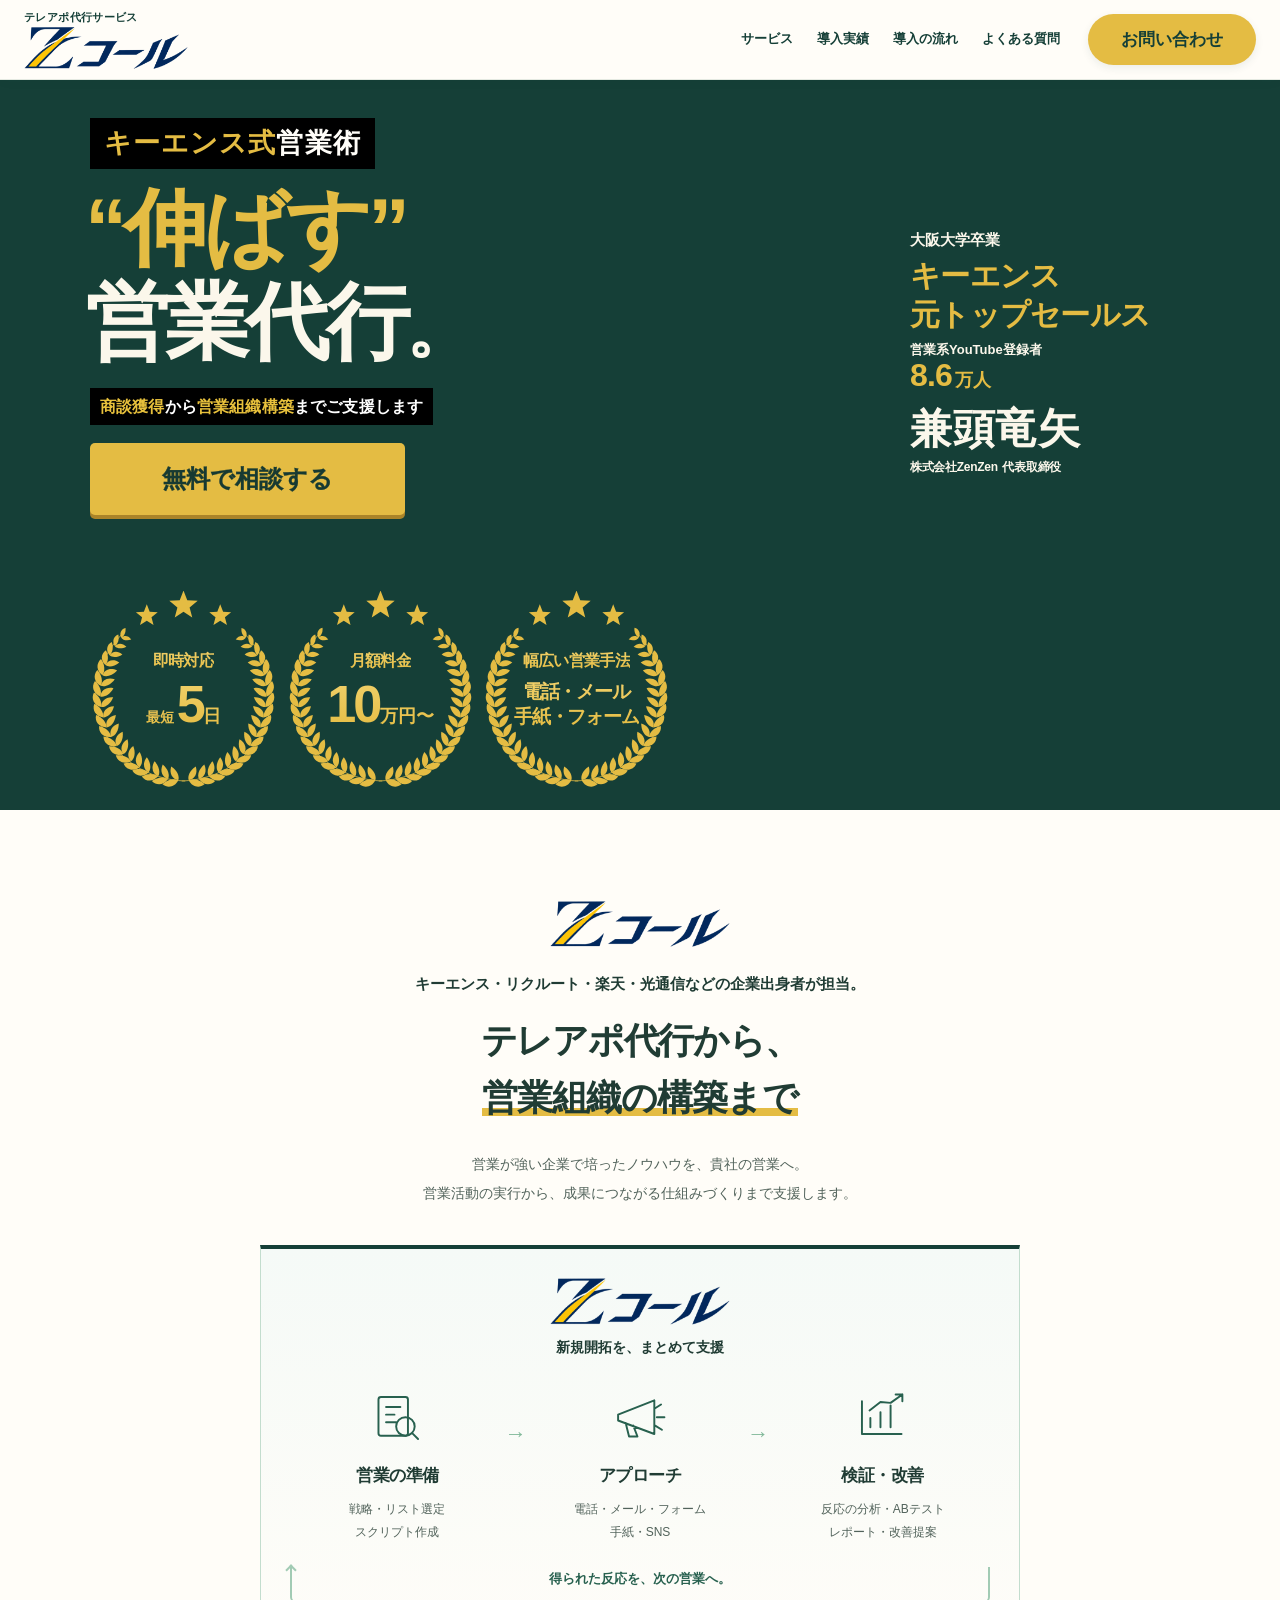
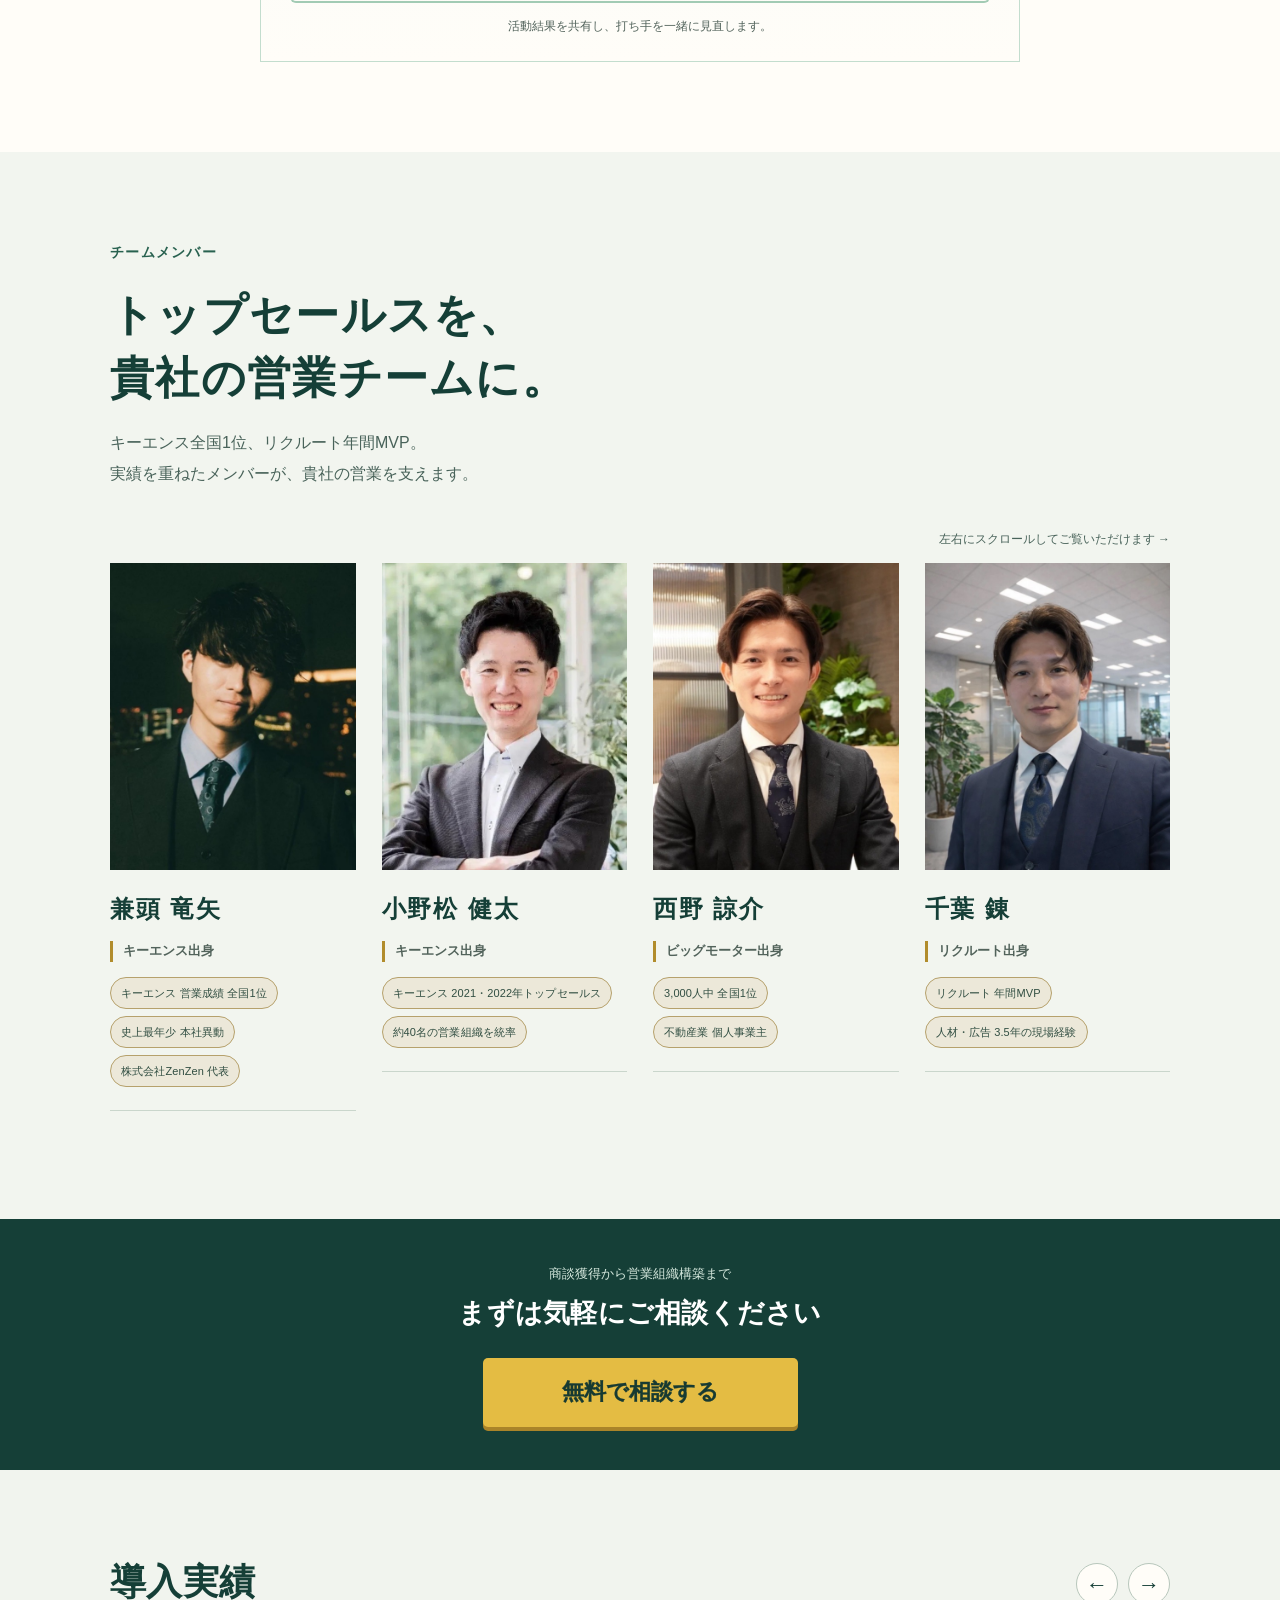
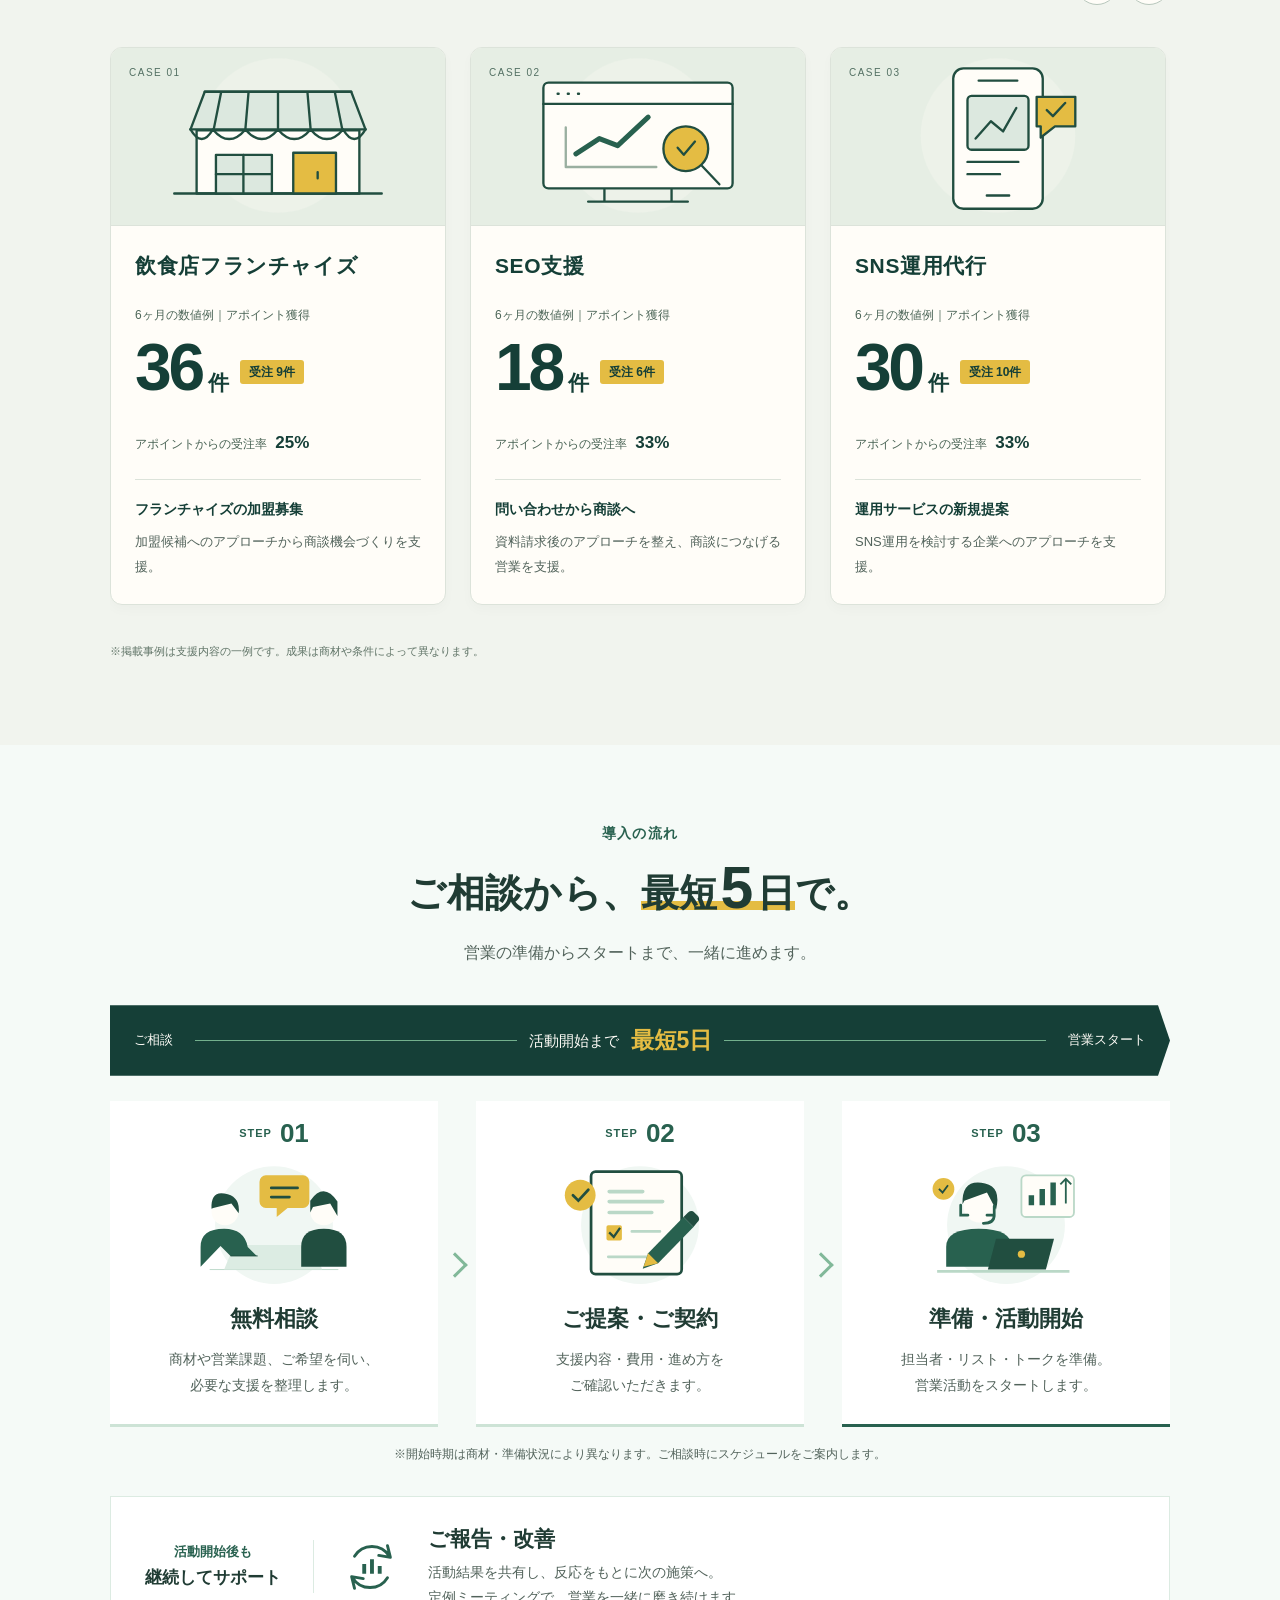
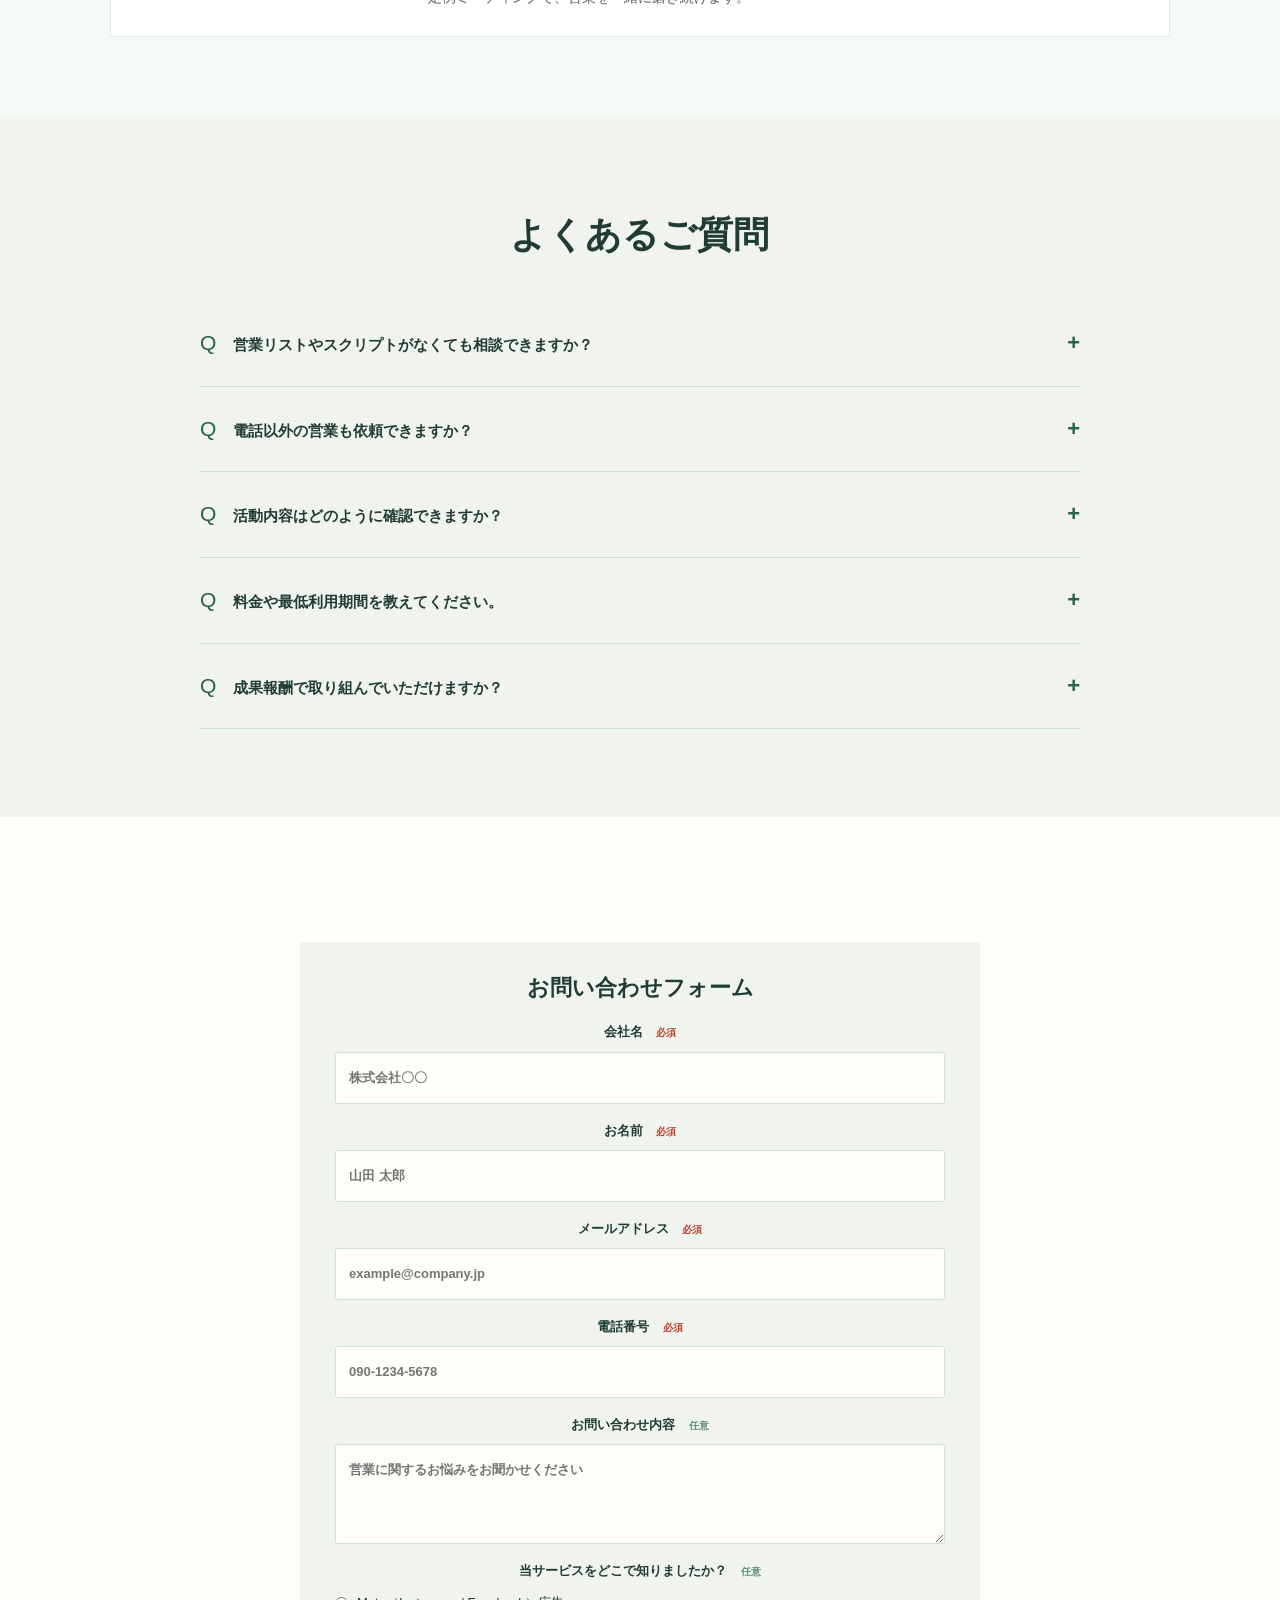
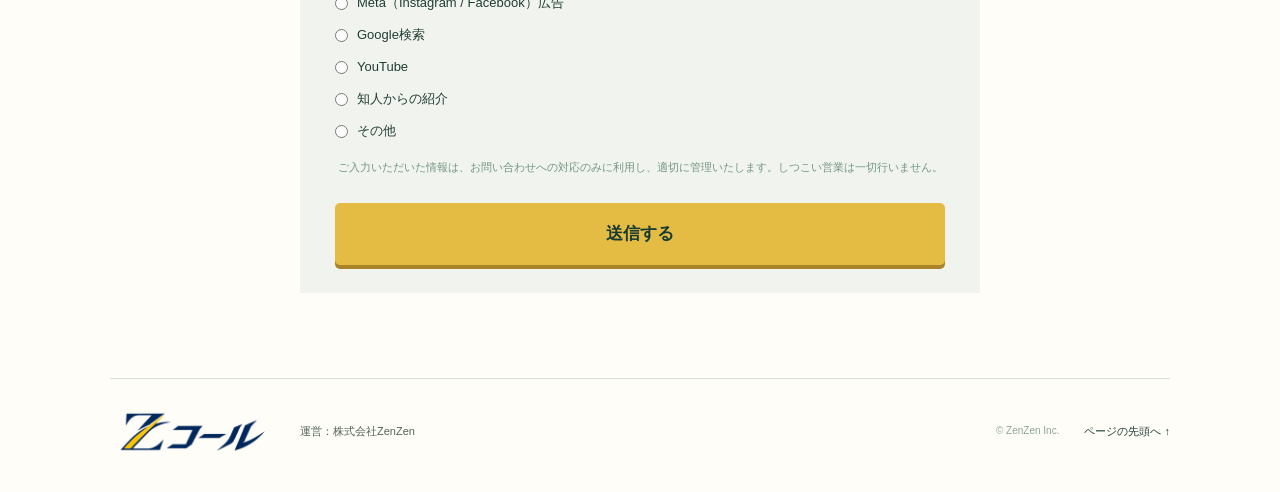
==== index.html @ ae42f7ce "CSSにバージョン付与(キャッシュ対策) Co-Authored-By: Claude Fable 5.1 <noreply@anthropic.com>" ====
<!doctype html>
<html lang="ja"><head><meta charset="utf-8"><meta name="viewport" content="width=device-width,initial-scale=1"><title>Zコール｜キーエンス式営業術で“伸ばす”営業代行</title><meta name="description" content="商談獲得から営業組織構築まで。Zコールは営業戦略、マルチチャネルでのアプローチ、改善提案で貴社の新規開拓を支援します。"><link rel="stylesheet" href="forest-theme/style.css?v=20260924"><link rel="stylesheet" href="forest-theme/polish.css?v=20260924"><link rel="stylesheet" href="forest-theme/laurel-refined.css?v=20260924"><link rel="stylesheet" href="forest-theme/comparison.css?v=20260924"><link rel="stylesheet" href="forest-theme/overview.css?v=20260924"><link rel="stylesheet" href="forest-theme/flow.css?v=20260924"><link rel="stylesheet" href="forest-theme/brand.css?v=20260924"><link rel="stylesheet" href="forest-theme/palette-only.css?v=20260924"><link rel="stylesheet" href="brand-y2.css?v=20260924"><link rel="stylesheet" href="mobile-first-view.css?v=20260924"><link rel="stylesheet" href="members.css?v=20260924"><link rel="stylesheet" href="cases.css?v=20260924"><style>header .button.small.header-contact{font-size:17px;font-weight:800;justify-content:center;text-align:center;gap:0;min-width:152px;padding:10px 24px}@media(max-width:640px){header .button.small.header-contact{font-size:15px;min-width:138px;padding:9px 15px}}</style><style>.hero a.button.hero-button,.cta-band a.button{font-weight:900;-webkit-text-stroke:.3px currentColor}</style><style>body .hero a.button.hero-button,body .cta-band a.button{font-size:22px!important;font-weight:900!important;-webkit-text-stroke:.3px currentColor}@media(max-width:640px){body .hero a.button.hero-button{font-size:14px!important}body .cta-band a.button{font-size:20px!important}}</style><style>#main .hero a.button.hero-button{font-size:clamp(6px,2vw,24px)!important;font-weight:900!important}</style><style>#main .hero .hero-description{background:#000!important;color:#fff!important}</style><style>#main .hero .hero-lead{background:#000!important}</style><link rel="stylesheet" href="header-final.css?v=20260924"><style>#main .hero .hero-description .hero-service-highlight{color:#e8c13c!important;font:inherit;letter-spacing:inherit}</style><style>
.contact-box label span.req{color:#b8412e}
.contact-box .inq-source{border:0;margin:15px 0 0;padding:0}
.contact-box .inq-source legend{font-size:13px;font-weight:700;padding:0}
.contact-box .inq-source legend span{font-size:10px;color:#609075;margin-left:10px}
.contact-box .inq-radio{display:flex;align-items:center;gap:9px;font-weight:500;font-size:13px;margin-top:8px;cursor:pointer}
.contact-box .inq-radio input{width:auto;margin:0;accent-color:#28614f}
.contact-box .inq-error{margin:14px 0 0;padding:10px 12px;border:1px solid #e3a59a;background:#fbeeec;color:#8f2e1f;font-size:13px;font-weight:700;border-radius:3px}
.contact-box .button.inq-submit{background:var(--gold);color:#173a32;cursor:pointer;box-shadow:0 4px 0 #aa8429}
.contact-box .button.inq-submit:hover{background:#edc957}
.contact-box .button.inq-submit:disabled{opacity:.6;cursor:wait}
.contact-box .inq-done{text-align:center;padding:24px 0 8px}
.contact-box .inq-done p{margin-top:12px;font-size:14px}
</style>
<link rel="stylesheet" href="mobile.css?v=20260924">
</head>
<body><svg width="0" height="0" aria-hidden="true" focusable="false" style="position:absolute"><defs><filter id="logo-green-key" color-interpolation-filters="sRGB"><feColorMatrix type="matrix" values="1 0 0 0 0  0 1 0 0 0  0 0 1 0 0  4 0 0 0 -1"/></filter></defs></svg><a class="skip" href="#main">本文へ移動</a><header id="site-header"><a class="logo" href="#" aria-label="Zコール トップへ"><span class="header-tagline">テレアポ代行サービス</span><img src="assets/zcall-y2-s.png" alt="Zコール" width="170" height="46"></a><nav aria-label="メインナビゲーション"><a href="#about">サービス</a><a href="#cases">導入実績</a><a href="#flow">導入の流れ</a><a href="#faq">よくある質問</a></nav><a class="button small header-contact" href="#contact">お問い合わせ</a></header>
<main id="main"><section class="hero"><div class="hero-stage"><div class="hero-copy"><p class="hero-lead"><span class="hero-method">キーエンス式</span><span>営業術</span></p><h1><span class="accent">“伸ばす”</span><br>営業代行<span class="dot">。</span></h1><p class="hero-description"><span><strong class="hero-service-highlight">商談獲得</strong>から<strong class="hero-service-highlight">営業組織構築</strong>まで</span><span>ご支援します</span></p><a class="button hero-button" href="#contact">無料で相談する</a></div><div class="hero-person"><picture><source media="(max-width:640px)" srcset="assets/kaneto-cutout-m.png"><img src="assets/kaneto-cutout.png" alt="兼頭竜矢" fetchpriority="high" decoding="async"></picture></div><div class="hero-profile"><p class="profile-career"><span class="profile-school">大阪大学卒業</span><strong class="profile-achievement"><span>キーエンス</span><span>元トップセールス</span></strong></p><p class="profile-audience"><span>営業系YouTube登録者</span><strong>8.6<span>万人</span></strong></p><p class="profile-name">兼頭竜矢</p><p class="profile-role"><span>株式会社ZenZen</span><span>代表取締役</span></p></div><div class="hero-facts award-badges"><div class="laurel-badge" aria-label="即時対応 最短5日"><img class="laurel-art" src="assets/laurel-forest-gold.svg" alt="" aria-hidden="true"><div class="badge-copy"><span>即時対応</span><p><em>最短</em><strong>5</strong><b>日</b></p></div></div><div class="laurel-badge" aria-label="月額料金10万円から"><img class="laurel-art" src="assets/laurel-forest-gold.svg" alt="" aria-hidden="true"><div class="badge-copy"><span>月額料金</span><p><strong>10</strong><b>万円〜</b></p></div></div><div class="laurel-badge" aria-label="幅広い営業手法 電話・メール・手紙・フォーム"><img class="laurel-art" src="assets/laurel-forest-gold.svg" alt="" aria-hidden="true"><div class="badge-copy"><span class="badge-words">幅広い営業手法</span><p class="badge-channels">電話・メール<br>手紙・フォーム</p></div></div></div></div></section>
<section class="overview-v2 section wrap" id="about" aria-labelledby="overview-title">
<div class="overview-intro"><p class="section-label"><img class="overview-logo" src="assets/zcall-y2-s.png" alt="Zコール" width="180" height="48"></p><p class="overview-kicker"><span class="overview-phrase">キーエンス・リクルート・楽天・光通信</span><span class="overview-phrase">などの企業出身者が担当。</span></p><h2 id="overview-title">テレアポ代行から、<br><span>営業組織の構築まで</span></h2><p class="overview-description"><span class="overview-phrase">営業が強い企業で培ったノウハウを、</span><span class="overview-phrase">貴社の営業へ。</span><br><span class="overview-phrase">営業活動の実行から、</span><span class="overview-phrase">成果につながる仕組みづくりまで</span><span class="overview-phrase">支援します。</span></p></div>
<div class="overview-map" aria-label="Zコールがまとめて支援する範囲"><div class="overview-map-head"><img class="overview-logo" src="assets/zcall-y2-s.png" alt="Zコール" width="180" height="48"><p>新規開拓を、まとめて支援</p></div><ol class="overview-steps"><li class="overview-step"><svg viewBox="0 0 76 68" aria-hidden="true" fill="none" stroke="currentColor" stroke-width="2.3" stroke-linecap="round" stroke-linejoin="round"><rect x="16" y="9" width="35" height="46" rx="3"/><path d="M25 21h17M25 30h10M25 39h12"/><circle cx="48" cy="44" r="11"/><path d="m56 52 7 7"/></svg><h3>営業の準備</h3><p>戦略・リスト選定<br>スクリプト作成</p></li><li class="overview-step"><svg viewBox="0 0 76 68" aria-hidden="true" fill="none" stroke="currentColor" stroke-width="2.3" stroke-linecap="round" stroke-linejoin="round"><path d="m12 30 43-17v40L12 37zM21 40l4 16h10l-5-13M55 23l8-5M58 33h9M56 43l8 5"/></svg><h3>アプローチ</h3><p>電話・メール・フォーム<br>手紙・SNS</p></li><li class="overview-step"><svg viewBox="0 0 76 68" aria-hidden="true" fill="none" stroke="currentColor" stroke-width="2.3" stroke-linecap="round" stroke-linejoin="round"><path d="M13 53V14M13 53h47M23 45V34M35 45V27M47 45V19M22 25l13-10 12 1 14-10M53 6h8v8"/></svg><h3>検証・改善</h3><p>反応の分析・ABテスト<br>レポート・改善提案</p></li></ol><div class="overview-loop"><span aria-hidden="true">↶</span><p>得られた反応を、次の営業へ。</p><span aria-hidden="true">↵</span></div><p class="overview-map-note">活動結果を共有し、打ち手を一緒に見直します。</p></div>
</section>
<section class="member-section" id="team" aria-labelledby="member-title"><div class="wrap"><div class="member-heading"><p class="section-label">チームメンバー</p><h2 id="member-title">トップセールスを、<br>貴社の営業チームに。</h2><p class="member-lead">キーエンス全国1位、リクルート年間MVP。<br>実績を重ねたメンバーが、貴社の営業を支えます。</p></div><p class="member-scroll-hint" id="member-scroll-hint">左右にスクロールしてご覧いただけます →</p><div class="member-grid" role="region" aria-label="チームメンバー" aria-describedby="member-scroll-hint" tabindex="0"><article class="member-card"><img class="member-photo" src="assets/member-kaneto.jpg" alt="兼頭 竜矢" width="580" height="720" loading="lazy"><div class="member-info"><h3>兼頭 竜矢</h3><p class="member-career">キーエンス出身</p><ul class="member-tags" aria-label="実績・経歴"><li>キーエンス 営業成績 全国1位</li><li>史上最年少 本社異動</li><li>株式会社ZenZen 代表</li></ul></div></article><article class="member-card"><img class="member-photo" src="assets/member-onomatsu.jpg" alt="小野松 健太" width="580" height="720" loading="lazy"><div class="member-info"><h3>小野松 健太</h3><p class="member-career">キーエンス出身</p><ul class="member-tags" aria-label="実績・経歴"><li>キーエンス 2021・2022年トップセールス</li><li>約40名の営業組織を統率</li></ul></div></article><article class="member-card"><img class="member-photo" src="assets/member-nishino.jpg" alt="西野 諒介" width="580" height="720" loading="lazy"><div class="member-info"><h3>西野 諒介</h3><p class="member-career">ビッグモーター出身</p><ul class="member-tags" aria-label="実績・経歴"><li>3,000人中 全国1位</li><li>不動産業 個人事業主</li></ul></div></article><article class="member-card"><img class="member-photo" src="assets/member-chiba.jpg" alt="千葉 錬" width="580" height="720" loading="lazy"><div class="member-info"><h3>千葉 錬</h3><p class="member-career">リクルート出身</p><ul class="member-tags" aria-label="実績・経歴"><li>リクルート 年間MVP</li><li>人材・広告 3.5年の現場経験</li></ul></div></article></div></div></section>
<section class="cta-band"><p>商談獲得から営業組織構築まで</p><h2>まずは気軽にご相談ください</h2><a href="#contact" class="button">無料で相談する</a></section>


<section class="case-section" id="cases" aria-labelledby="cases-title"><div class="wrap"><div class="cases-heading"><div><h2 id="cases-title">導入実績</h2></div><div class="cases-controls"><button type="button" aria-label="前の導入実績" data-case-direction="-1">←</button><button type="button" aria-label="次の導入実績" data-case-direction="1">→</button></div></div><div class="case-rail" tabindex="0" role="region" aria-label="導入実績一覧"><article class="result-card"><div class="case-art"><svg viewBox="0 0 300 174" fill="none" stroke="#214e40" stroke-width="2.3" stroke-linecap="round" stroke-linejoin="round" aria-hidden="true"><circle cx="150" cy="86" r="76" fill="#edf2e9" stroke="none"/><path d="M70 81h160v62H70z" fill="#fffdf8"/><path d="m64 80 14-37h144l14 37" fill="#dce8df"/><path d="M78 43h144M64 80h172M48 143h204"/><path d="M94 44 87 79m34-35-3 35m32-35v35m29-35 3 35m24-35 7 35"/><path d="M64 80q11 19 22 0 16 19 32 0 16 19 32 0 16 19 32 0 16 19 32 0 11 19 22 0"/><path d="M89 105h55v38H89z" fill="#dce8df"/><path d="M165 103h42v40h-42z" fill="#e4bc43"/><path d="M116 105v38m-27-19h55m45-2v6"/></svg><span class="case-number">CASE 01</span></div><div class="case-content"><h3>飲食店フランチャイズ</h3><p class="case-metric-label">6ヶ月の数値例｜アポイント獲得</p><p class="case-metric"><strong>36</strong><span>件</span><em>受注 9件</em></p><p class="case-ratio">アポイントからの受注率 <strong>25%</strong></p><div class="case-description"><h4>フランチャイズの加盟募集</h4><p>加盟候補へのアプローチから商談機会づくりを支援。</p></div></div></article><article class="result-card"><div class="case-art"><svg viewBox="0 0 300 174" fill="none" stroke="#214e40" stroke-width="2.3" stroke-linecap="round" stroke-linejoin="round" aria-hidden="true"><circle cx="150" cy="86" r="76" fill="#edf2e9" stroke="none"/><rect x="57" y="34" width="186" height="104" rx="5" fill="#fffdf8"/><path d="M57 55h186M117 139v12m66-12v12m-82 0h98"/><path d="M71 45h1m9 0h1m9 0h1"/><path d="M79 117V78m0 39h89" stroke="#9aafa0"/><path d="m89 104 23-15 18 7 30-28" stroke="#28614f" stroke-width="5"/><circle cx="197" cy="99" r="22" fill="#e4bc43"/><path d="m213 116 17 18m-41-36 6 7 11-13"/></svg><span class="case-number">CASE 02</span></div><div class="case-content"><h3>SEO支援</h3><p class="case-metric-label">6ヶ月の数値例｜アポイント獲得</p><p class="case-metric"><strong>18</strong><span>件</span><em>受注 6件</em></p><p class="case-ratio">アポイントからの受注率 <strong>33%</strong></p><div class="case-description"><h4>問い合わせから商談へ</h4><p>資料請求後のアプローチを整え、商談につなげる営業を支援。</p></div></div></article><article class="result-card"><div class="case-art"><svg viewBox="0 0 300 174" fill="none" stroke="#214e40" stroke-width="2.3" stroke-linecap="round" stroke-linejoin="round" aria-hidden="true"><circle cx="150" cy="86" r="76" fill="#edf2e9" stroke="none"/><rect x="106" y="20" width="88" height="138" rx="10" fill="#fffdf8"/><path d="M131 32h38M139 145h22"/><rect x="120" y="47" width="60" height="53" rx="4" fill="#dce8df"/><path d="m128 89 15-17 12 10 13-23M120 112h50m-50 12h32"/><path d="M188 48h38v29h-20l-14 11V77h-4z" fill="#e4bc43"/><path d="m198 61 6 6 12-13"/></svg><span class="case-number">CASE 03</span></div><div class="case-content"><h3>SNS運用代行</h3><p class="case-metric-label">6ヶ月の数値例｜アポイント獲得</p><p class="case-metric"><strong>30</strong><span>件</span><em>受注 10件</em></p><p class="case-ratio">アポイントからの受注率 <strong>33%</strong></p><div class="case-description"><h4>運用サービスの新規提案</h4><p>SNS運用を検討する企業へのアプローチを支援。</p></div></div></article><article class="result-card"><div class="case-art"><svg viewBox="0 0 300 174" fill="none" stroke="#214e40" stroke-width="2.3" stroke-linecap="round" stroke-linejoin="round" aria-hidden="true"><circle cx="150" cy="86" r="76" fill="#edf2e9" stroke="none"/><path d="M65 29h170v116H65z" fill="#fffdf8"/><path d="M89 53h74v63H89zm74 20h48v43h-48M113 53v38h50m-48 0v25M70 134h152"/><path d="m165 136 63-96 10 7-63 96z" fill="#e4bc43"/><path d="m175 143-14 8 4-15M83 126h8m8 0h8m8 0h8"/></svg><span class="case-number">CASE 04</span></div><div class="case-content"><h3>設計会社</h3><p class="case-metric-label">6ヶ月の数値例｜アポイント獲得</p><p class="case-metric"><strong>24</strong><span>件</span><em>受注 6件</em></p><p class="case-ratio">アポイントからの受注率 <strong>25%</strong></p><div class="case-description"><h4>設計案件の新規開拓</h4><p>設計サービスの提案先との接点づくりを支援。</p></div></div></article><article class="result-card"><div class="case-art"><svg viewBox="0 0 300 174" fill="none" stroke="#214e40" stroke-width="2.3" stroke-linecap="round" stroke-linejoin="round" aria-hidden="true"><circle cx="150" cy="86" r="76" fill="#edf2e9" stroke="none"/><path d="M60 142V77l53 24V77l53 24V64h25v78" fill="#dce8df"/><path d="M60 142V77l53 24V77l53 24V64h25v78M48 143h204"/><path d="M191 142V44h22v98" fill="#fffdf8"/><path d="M202 35c-15-13 16-15 1-28" stroke="#9aafa0"/><path d="M80 118h14m30 0h14m31 0h14M80 131h14m30 0h14"/><path d="M219 143v-35h23v35" fill="#e4bc43"/></svg><span class="case-number">CASE 05</span></div><div class="case-content"><h3>繊維メーカー</h3><p class="case-metric-label">6ヶ月の数値例｜アポイント獲得</p><p class="case-metric"><strong>42</strong><span>件</span><em>受注 12件</em></p><p class="case-ratio">アポイントからの受注率 <strong>29%</strong></p><div class="case-description"><h4>法人向けの新規開拓</h4><p>新たな取引先との接点づくりを支援。</p></div></div></article></div><p class="cases-footnote">※掲載事例は支援内容の一例です。成果は商材や条件によって異なります。</p></div></section>
<script>document.querySelectorAll('[data-case-direction]').forEach(button=>button.addEventListener('click',()=>{const rail=document.querySelector('.case-rail');const card=rail.querySelector('.result-card');rail.scrollBy({left:Number(button.dataset.caseDirection)*(card.getBoundingClientRect().width+24),behavior:'smooth'});}));</script>
<section class="section launch-section" id="flow" aria-labelledby="launch-title"><div class="wrap"><div class="launch-heading"><p class="section-label">導入の流れ</p><h2 id="launch-title">ご相談から、<span>最短<strong>5</strong>日</span>で。</h2><p>営業の準備からスタートまで、<br class="launch-mobile-break">一緒に進めます。</p></div><div class="launch-window"><span>ご相談</span><p>活動開始まで <strong>最短5日</strong></p><span>営業スタート</span></div><ol class="launch-steps"><li class="launch-step"><p class="launch-number">STEP <b>01</b></p><svg class="launch-art" viewBox="0 0 240 160" aria-hidden="true" focusable="false"><circle cx="120" cy="84" r="65" fill="#f0f7f3"/><path d="M49 133h142" stroke="#bad8c7"/><path d="M76 106h88l9 27H65z" fill="#dcece3"/><circle cx="66" cy="69" r="15" fill="#fffdf8"/><path d="M51 66q-1-22 18-16 14 4 12 21l-8-11-20 5" fill="#214e40"/><path d="M39 130v-22q0-20 26-20 22 0 26 20l10 10H72l-11-11" fill="#28614f"/><path d="M72 118h30" stroke="#214e40"/><circle cx="175" cy="69" r="15" fill="#fffdf8"/><path d="M160 70V57q15-21 30 1v16l-8-14-19 4" fill="#214e40"/><path d="M150 130v-22q0-20 25-20t25 20v22" fill="#214e40"/><path d="M111 29h41a7 7 0 0 1 7 7v22a7 7 0 0 1-7 7h-17l-12 10V65h-12a7 7 0 0 1-7-7V36a7 7 0 0 1 7-7" fill="#e4bc43"/><path d="M117 43h29m-29 10h20" stroke="#214e40" stroke-width="3" stroke-linecap="round"/></svg><h3>無料相談</h3><p class="launch-description">商材や営業課題、ご希望を伺い、<br>必要な支援を整理します。</p></li><li class="launch-step"><p class="launch-number">STEP <b>02</b></p><svg class="launch-art" viewBox="0 0 240 160" aria-hidden="true" focusable="false"><circle cx="120" cy="84" r="65" fill="#f0f7f3"/><rect x="66" y="25" width="100" height="113" rx="5" fill="#fffdf8" stroke="#214e40" stroke-width="3"/><path d="M86 47h37M86 58h59M86 70h47" stroke="#bad8c7" stroke-width="4" stroke-linecap="round"/><rect x="83" y="84" width="17" height="17" rx="2" fill="#e4bc43"/><path d="m86 92 5 5 7-10" fill="none" stroke="#214e40" stroke-width="2.5"/><path d="M111 91h31M85 119h44" stroke="#bad8c7" stroke-width="3" stroke-linecap="round"/><path d="m129 115 39-40 11 11-39 40-17 6z" fill="#28614f"/><path d="m168 75 5-5q4-3 7 0l4 4q3 4-1 7l-4 5" fill="#214e40"/><path d="m124 130 5-15 11 11z" fill="#e4bc43"/><circle cx="54" cy="51" r="17" fill="#e4bc43"/><path d="m46 51 6 6 11-12" stroke="#214e40" stroke-width="3" fill="none" stroke-linecap="round"/></svg><h3>ご提案・ご契約</h3><p class="launch-description">支援内容・費用・進め方を<br>ご確認いただきます。</p></li><li class="launch-step"><p class="launch-number">STEP <b>03</b></p><svg class="launch-art" viewBox="0 0 240 160" aria-hidden="true" focusable="false"><circle cx="120" cy="84" r="65" fill="#f0f7f3"/><rect x="137" y="29" width="58" height="46" rx="5" fill="#fffdf8" stroke="#bad8c7" stroke-width="2"/><path d="M148 62V51m12 11V44m12 18V37" stroke="#28614f" stroke-width="6"/><path d="m180 39 6-6 6 6m-6-6v27" fill="none" stroke="#28614f" stroke-width="2"/><circle cx="91" cy="63" r="18" fill="#fffdf8"/><path d="M72 61q-1-29 25-23 18 4 12 29l-10-19-25 9" fill="#214e40"/><path d="M70 62v11h8m29-10v10h-8m8 0q0 9-12 9" fill="none" stroke="#28614f" stroke-width="3" stroke-linecap="round"/><path d="M54 130v-22q0-20 36-20t36 20v22" fill="#28614f"/><path d="M109 99h64l-9 34h-64z" fill="#214e40"/><circle cx="137" cy="116" r="4" fill="#e4bc43"/><path d="M44 135h146" stroke="#bad8c7" stroke-width="3"/><circle cx="51" cy="44" r="12" fill="#e4bc43"/><path d="m46 44 4 4 6-8" stroke="#214e40" stroke-width="2" fill="none"/></svg><h3>準備・活動開始</h3><p class="launch-description">担当者・リスト・トークを準備。<br>営業活動をスタートします。</p></li></ol><p class="launch-note">※開始時期は商材・準備状況により異なります。ご相談時にスケジュールをご案内します。</p><div class="launch-after"><div class="launch-after-label">活動開始後も<span>継続してサポート</span></div><svg viewBox="0 0 64 64" aria-hidden="true" focusable="false"><path d="M15 21a21 21 0 0 1 36 0m-2-11 3 12-12-2M49 43a21 21 0 0 1-36 0m2 11-3-12 12 2" fill="none" stroke="currentColor" stroke-width="3" stroke-linecap="round" stroke-linejoin="round"/><path d="M25 39V29m8 10V24m8 15V31" stroke="currentColor" stroke-width="4"/></svg><div class="launch-after-copy"><h3>ご報告・改善</h3><p>活動結果を共有し、反応をもとに次の施策へ。<br>定例ミーティングで、営業を一緒に磨き続けます。</p></div></div></div></section>
<section class="faq section" id="faq"><div class="wrap faq-grid"><div><p class="eyebrow">FAQ</p><h2>よくあるご質問</h2></div><div><details><summary>営業リストやスクリプトがなくても相談できますか？</summary><p>もちろん可能です。弊社が有している20万件以上の架電リストから御社用に架電先をカスタマイズさせていただきます。</p></details><details><summary>電話以外の営業も依頼できますか？</summary><p>電話・フォーム・メール・手紙・SNSに対応します。商材とターゲットに合わせて手段を設計し、実施範囲をご提案します。</p></details><details><summary>活動内容はどのように確認できますか？</summary><p>架電の録音や営業活動の履歴はすべて共有します。その上で活動レポートと定例ミーティングで進捗やお客様からの反応を共有し、次月以降のリストやトークの改善を進めます。</p></details><details><summary>料金や最低利用期間を教えてください。</summary><p>月額10万円〜です。最低利用期間は6ヶ月となります。</p></details><details><summary>成果報酬で取り組んでいただけますか？</summary><p>成果報酬でのご支援は原則できかねます。Zコールでの支援期間終了後、ご条件によってはお取り組み可能です。</p></details></div></div></section>
<section class="contact" id="contact"><div class="wrap contact-grid" style="grid-template-columns:minmax(0,1fr);max-width:680px"><div class="contact-box"><h3>お問い合わせフォーム</h3><form id="inquiryForm" novalidate aria-describedby="inqError">
<label for="f-company">会社名 <span class="req">必須</span><input id="f-company" name="company" autocomplete="organization" placeholder="株式会社〇〇"></label>
<label for="f-name">お名前 <span class="req">必須</span><input id="f-name" name="name" autocomplete="name" placeholder="山田 太郎"></label>
<label for="f-email">メールアドレス <span class="req">必須</span><input id="f-email" name="email" type="email" autocomplete="email" placeholder="example@company.jp"></label>
<label for="f-tel">電話番号 <span class="req">必須</span><input id="f-tel" name="tel" type="tel" autocomplete="tel" inputmode="tel" placeholder="090-1234-5678"></label>
<label for="f-msg">お問い合わせ内容 <span>任意</span><textarea id="f-msg" name="message" rows="3" placeholder="営業に関するお悩みをお聞かせください"></textarea></label>
<fieldset class="inq-source"><legend>当サービスをどこで知りましたか？ <span>任意</span></legend>
<label class="inq-radio"><input type="radio" name="source" value="Meta（Instagram / Facebook）広告">Meta（Instagram / Facebook）広告</label>
<label class="inq-radio"><input type="radio" name="source" value="Google検索">Google検索</label>
<label class="inq-radio"><input type="radio" name="source" value="YouTube">YouTube</label>
<label class="inq-radio"><input type="radio" name="source" value="知人からの紹介">知人からの紹介</label>
<label class="inq-radio"><input type="radio" name="source" value="その他">その他</label>
</fieldset>
<p class="micro">ご入力いただいた情報は、お問い合わせへの対応のみに利用し、適切に管理いたします。しつこい営業は一切行いません。</p>
<p class="inq-error" id="inqError" hidden role="alert"></p>
<button class="button inq-submit" type="submit" id="inqSubmit">送信する</button>
</form>
<div class="inq-done" id="inqDone" hidden><h3>送信ありがとうございました</h3><p>担当者より、1営業日以内にご連絡いたします。<br>お急ぎの場合はメールに記載の連絡先までご連絡ください。</p></div></div></div></section></main><footer class="wrap"><a class="logo" href="#" aria-label="Zコール トップへ"><img src="assets/zcall-y2-s.png" alt="Zコール" width="170" height="46"></a><p>運営：株式会社ZenZen</p><small>© ZenZen Inc.</small><a href="#">ページの先頭へ ↑</a></footer><script>
/* アクセス解析(GA4) 測定ID */
var GA_ID='G-BC8HYN1G51';
/* お問い合わせフォームの送信先(Google Apps Script ウェブアプリ) */
var FORM_ENDPOINT='https://script.google.com/macros/s/AKfycby-jMN31NUbT8M4tOltg5xwFiVRfzH6R8nkS0dIEJ2wn0ks3V3lhiPvnY-BX3RWhztH/exec';
(function(){
  if(!GA_ID)return;
  var s=document.createElement('script');s.async=true;s.src='https://www.googletagmanager.com/gtag/js?id='+GA_ID;document.head.appendChild(s);
  window.dataLayer=window.dataLayer||[];window.gtag=function(){dataLayer.push(arguments)};
  gtag('js',new Date());gtag('config',GA_ID,{anonymize_ip:true});
})();
/* 流入元(UTM・参照元)を記憶：申込時にシートへ送る */
(function(){
  try{
    var q=new URLSearchParams(location.search),u={};
    ['utm_source','utm_medium','utm_campaign','utm_content'].forEach(function(k){if(q.get(k))u[k]=q.get(k)});
    if(Object.keys(u).length)sessionStorage.setItem('zc_utm',JSON.stringify(u));
    if(document.referrer&&!sessionStorage.getItem('zc_ref')&&document.referrer.indexOf(location.host)<0)sessionStorage.setItem('zc_ref',document.referrer);
  }catch(e){}
})();
function getAttribution(){
  var u={};try{u=JSON.parse(sessionStorage.getItem('zc_utm')||'{}')}catch(e){}
  var ref='';try{ref=sessionStorage.getItem('zc_ref')||''}catch(e){}
  return {utm_source:u.utm_source||'',utm_medium:u.utm_medium||'',utm_campaign:u.utm_campaign||'',utm_content:u.utm_content||'',referrer:ref};
}
function track(name,params){if(typeof window.gtag==='function'){window.gtag('event',name,params||{})}}
/* CTAクリック計測 */
document.querySelectorAll('a.button[href="#contact"]').forEach(function(a){
  a.addEventListener('click',function(){track('cta_click',{label:(a.className.indexOf('header')>=0?'header_':a.className.indexOf('hero')>=0?'hero_':'band_')+(a.textContent||'').trim().slice(0,24)})});
});
/* フォーム送信 */
(function(){
  var form=document.getElementById('inquiryForm'),err=document.getElementById('inqError'),btn=document.getElementById('inqSubmit'),done=document.getElementById('inqDone');
  if(!form)return;
  function showErr(m){err.textContent=m;err.hidden=false;err.scrollIntoView({behavior:'smooth',block:'center'})}
  form.addEventListener('submit',function(e){
    e.preventDefault();err.hidden=true;
    var f=form.elements;
    var checked=form.querySelector('input[name="source"]:checked');
    var data={
      name:f['name'].value.trim(),
      company:f['company'].value.trim(),
      email:f['email'].value.trim(),
      tel:f['tel'].value.trim(),
      message:f['message'].value.trim(),
      source:checked?checked.value:'',
      page:location.href
    };
    var attr=getAttribution();for(var k in attr)data[k]=attr[k];
    if(!data.name||!data.company||!data.email||!data.tel){showErr('必須項目（会社名・お名前・メールアドレス・電話番号）をご入力ください。');return}
    if(!/^[^\s@]+@[^\s@]+\.[^\s@]+$/.test(data.email)){showErr('メールアドレスの形式をご確認ください。');return}
    if(!FORM_ENDPOINT){showErr('現在フォームを準備中です。お手数ですが、時間をおいて再度お試しください。');return}
    btn.disabled=true;var orig=btn.textContent;btn.textContent='送信中…';
    fetch(FORM_ENDPOINT,{method:'POST',body:JSON.stringify(data)})
      .then(function(r){return r.json()})
      .then(function(j){
        if(!j||!j.ok){var se=new Error((j&&j.error)||'不明なエラー');se.server=true;throw se}
        form.hidden=true;done.hidden=false;
        track('form_submit',{source:data.source||'unselected'});
        done.scrollIntoView({behavior:'smooth',block:'center'});
      })
      .catch(function(e){
        console.error('inquiry submit error:',e);
        if(e&&e.server){showErr('送信処理でエラーが発生しました：'+e.message)}
        else{showErr('送信に失敗しました。通信環境をご確認のうえ、もう一度お試しください。')}
        btn.disabled=false;btn.textContent=orig;
      });
  });
})();
</script>
<div class="sticky-cta" id="stickyCta" aria-hidden="true"><a href="#contact" data-track="sticky">無料で相談する<small>最短5日で開始</small></a></div>
<script>
(function(){
  var bar=document.getElementById('stickyCta'),hero=document.querySelector('.hero'),contact=document.getElementById('contact');
  if(!bar||!hero||!contact)return;
  var ticking=false;
  function update(){
    ticking=false;
    var heroBottom=hero.getBoundingClientRect().bottom, contactTop=contact.getBoundingClientRect().top;
    var v=heroBottom<120 && contactTop>window.innerHeight-80;
    bar.classList.toggle('is-visible',v);bar.setAttribute('aria-hidden',v?'false':'true');
  }
  function onScroll(){if(!ticking){ticking=true;setTimeout(update,60)}}
  window.addEventListener('scroll',onScroll,{passive:true});window.addEventListener('resize',onScroll);document.addEventListener('scroll',onScroll,{passive:true});
  if('IntersectionObserver' in window){var io=new IntersectionObserver(onScroll,{threshold:[0,.1,.5,1]});io.observe(hero);io.observe(contact);}
  update();
  bar.querySelector('a').addEventListener('click',function(){if(typeof track==='function')track('cta_click',{label:'sticky_mobile'})});
})();
</script>
</body></html>
---- forest-theme/style.css ----
:root{--navy:#153f37;--ink:#203c34;--blue:#28614f;--gold:#e4bc43;--pale:#f1f4ee;--line:#d6dfd5;--text:#52635b}*{box-sizing:border-box}html{scroll-behavior:smooth;scroll-padding-top:90px}body{margin:0;color:var(--ink);background:#fffdf8;font-family:"Hiragino Kaku Gothic ProN","Yu Gothic",Meiryo,sans-serif;line-height:1.85;font-size:16px}h1,h2,h3,p{margin:0}a{color:inherit;text-decoration:none}button,input,textarea{font:inherit}h2{font-size:36px;line-height:1.65;letter-spacing:.01em;font-weight:800}h3{font-size:22px;line-height:1.6}p{color:var(--text)}.wrap{width:min(1060px,88%);margin:auto}.section{padding:88px 0}.section-label{font-size:14px;font-weight:700;color:var(--blue);margin-bottom:18px;letter-spacing:.09em}.eyebrow{display:none}header{height:76px;display:flex;align-items:center;justify-content:space-between;gap:24px;padding:0 max(5%,calc((100% - 1100px)/2));background:#fffdf8;position:sticky;top:0;z-index:10;border-bottom:1px solid #edf4f0}.logo{white-space:nowrap;font-weight:900;font-size:38px;letter-spacing:-.05em;line-height:1}.logo span{font-size:26px}.logo small{display:block;font-size:9px;font-weight:500;letter-spacing:.12em;margin-top:8px}nav{display:flex;gap:25px;font-size:13px;font-weight:700;white-space:nowrap}.button{display:inline-flex;align-items:center;justify-content:center;gap:38px;background:var(--gold);color:#173a32;border:0;border-radius:5px;min-height:62px;padding:14px 30px;font-size:17px;font-weight:800;box-shadow:0 4px 0 #aa8429;transition:background .2s}.button:hover{background:#edc957}.button span{font-size:22px}.button.small{font-size:13px;min-height:42px;gap:20px;padding:8px 22px;border-radius:30px;box-shadow:none}.hero{position:relative;overflow:hidden;background:var(--navy);color:white}.hero-stage{position:relative;width:min(1100px,88%);height:700px;margin:auto}.hero-copy{position:relative;z-index:2;padding-top:53px;width:640px;pointer-events:none}.hero-copy a{pointer-events:auto}.hero-lead{display:block;width:fit-content;background:#000;color:#fffdf8;padding:5px 14px;font-size:29px;font-weight:800;line-height:1.5;letter-spacing:.04em;margin-bottom:10px}.hero-lead .hero-method{color:var(--gold)}h1{font-size:92px;font-weight:900;line-height:1.13;letter-spacing:-.045em;margin-left:-5px}.accent{color:var(--gold)}.dot{font-size:.78em}.hero-description{background:#1c3225;color:#fffdf8;display:inline-block;font-size:17px;font-weight:700;padding:5px 10px;margin-top:22px;letter-spacing:.01em}.hero-offer{display:flex;align-items:baseline;gap:9px;margin-top:15px;color:#fffdf8;line-height:1.5}.hero-offer>span{font-size:20px}.hero-offer strong{font:800 65px/1.3 Arial,sans-serif;color:var(--gold);letter-spacing:-.06em}.hero-offer b{font-size:25px;color:var(--gold)}.hero-offer small{font-size:10px;margin-left:5px;color:#d7e9df}.hero-button{margin-top:15px;min-width:315px;min-height:65px;font-size:20px}.hero-support{font-size:11px;color:#d5e7dd;margin-top:13px}.hero-person{position:absolute;z-index:1;bottom:0;right:-140px;width:660px;height:710px;pointer-events:none}.hero-person img{display:block;width:100%;height:100%;object-fit:contain;object-position:center bottom}.hero-facts{display:flex;gap:0;margin-top:27px;width:640px;color:#fffdf8}.hero-facts>div{border-left:1px solid #70ad8a;padding:0 20px;min-width:180px}.hero-facts>div:first-child{border:0;padding-left:0;min-width:155px}.hero-facts small{font-size:10px;color:#c6dfd1}.hero-facts p{color:var(--gold);font-weight:800;font-size:19px;line-height:1.6;margin-top:4px;white-space:nowrap}.hero-facts strong{font:800 35px Arial}.hero-facts p span{display:block;font-size:13px;line-height:1.3}.hero-note{font-size:10px;padding-top:14px;color:#698d78}.overview{text-align:center}.overview>p:not(.section-label){font-size:16px;line-height:2;margin-top:22px}.service-path{display:flex;align-items:center;justify-content:space-between;text-align:left;border-top:1px solid var(--line);border-bottom:1px solid var(--line);padding:30px 0;margin-top:38px;gap:15px}.service-path small{display:block;font-size:11px;color:var(--blue);font-weight:700;letter-spacing:.08em}.service-path b{display:block;font-size:20px;margin-top:10px}.service-path p{font-size:12px;margin-top:7px}.service-path>span{font-size:24px;color:#a8cab7}.features{background:var(--pale)}.features h2,.features>.wrap>.section-label{text-align:center}.feature-grid{display:grid;grid-template-columns:1fr 1fr;gap:0 55px;margin-top:45px}.feature-grid article{display:flex;gap:23px;border-top:1px solid #cce3d6;padding:32px 0}.feature-no{font:600 31px Arial;color:#83ba9b;padding-top:4px}.feature-content p{font-size:14px;line-height:1.95;margin-top:13px}.tags{list-style:none;padding:0;display:flex;flex-wrap:wrap;gap:7px;margin:18px 0 0}.tags li{font-size:10px;color:#457c5d;border:1px solid #c5ded0;padding:3px 9px;background:#fffdf8}.cta-band{text-align:center;background:var(--navy);padding:43px 20px}.cta-band p{color:#d4e7dc;font-size:13px}.cta-band h2{color:white;font-size:27px;margin:5px 0 22px}.cta-band .button{min-width:315px}.outcomes{text-align:center}.outcomes>p:not(.section-label){margin:20px 0 33px;font-size:15px}.outcomes table{width:100%;border-collapse:collapse;text-align:left;font-size:16px}.outcomes th,.outcomes td{padding:22px 30px;border-bottom:1px solid var(--line)}.outcomes thead{background:var(--navy);color:white;font-size:14px}.outcomes tbody th{width:38%;background:var(--pale);font-size:14px}.outcomes tbody td{font-weight:600}.section-head{text-align:center;margin-bottom:35px}.section-head>p{margin-top:20px;font-size:15px}.price-card{display:grid;grid-template-columns:.9fr 1.1fr;border:1px solid #c3ddce;border-top:4px solid var(--blue)}.price-main{background:var(--pale);padding:35px;text-align:center}.price-main>p:first-child{color:var(--ink);font-size:18px;font-weight:bold}.price{color:var(--ink);font-size:25px;font-weight:800;white-space:nowrap}.price small{font-size:15px}.price strong{font:800 96px/1.45 Arial;margin:0 10px;letter-spacing:-.06em}.price-main>span{font-size:11px;color:var(--text)}.price-main .button{display:flex;margin-top:27px;font-size:13px;padding:12px 16px;gap:16px}.price-detail{padding:35px}.price-detail h3{font-size:19px}.price-detail ul{list-style:none;padding:0;margin:22px 0;font-size:13px;display:grid;gap:10px}.price-detail li:before{content:'✓';padding-right:12px;color:var(--blue);font-weight:bold}.plan-note{font-size:11px;border-top:1px solid var(--line);padding-top:15px;line-height:1.85}#flow{text-align:center}#flow>p{margin-top:18px;font-size:14px}.steps{display:grid;grid-template-columns:repeat(4,1fr);list-style:none;padding:0;gap:30px;text-align:left;margin-top:35px}.steps span{display:block;color:var(--blue);font:500 29px Arial;border-bottom:2px solid #d3e6db;padding-bottom:15px}.steps h3{font-size:18px;margin-top:20px}.steps p{font-size:13px;margin-top:10px}.faq{background:var(--pale)}.faq-grid{max-width:880px}.faq h2{text-align:center;margin-bottom:36px}.faq details{padding:22px 0;border-bottom:1px solid #cee3d7}.faq summary{list-style:none;cursor:pointer;display:flex;gap:17px;align-items:baseline;font-size:15px;font-weight:700}.faq summary:before{content:'Q';font:500 21px Arial;color:var(--blue)}.faq summary:after{content:'+';margin-left:auto;font-size:22px;color:var(--blue)}.faq details[open] summary:after{content:'−'}.faq details p{padding:16px 25px 0 35px;font-size:14px}.contact{padding:85px 0}.contact-grid{max-width:760px}.contact-grid>div:first-child{text-align:center}.contact-grid>div>p:not(.eyebrow){margin-top:20px;font-size:14px}.contact-grid>div>.button{margin-top:25px;font-size:14px;box-shadow:none;background:white;border:1px solid #c1dccd;min-height:50px}.contact-box{margin-top:40px;padding:28px 35px;background:var(--pale)}.contact-box h3{font-size:22px;text-align:center}.contact-box>p{text-align:center;font-size:12px;margin:8px 0 25px!important}.contact-box fieldset{border:0;margin:0;padding:0}.contact-box label{display:block;font-size:13px;font-weight:700;margin-top:15px}.contact-box label span{font-size:10px;color:#609075;margin-left:10px}.contact-box input,.contact-box textarea{display:block;width:100%;padding:13px;font:inherit;font-size:13px;margin-top:7px;border:1px solid #cce2d5;border-radius:3px;background:#fffdf8;resize:vertical}.contact-box .button{display:block;margin:25px auto 0;width:100%;background:#d9eae0;box-shadow:none;color:#658b75;cursor:not-allowed}.micro{font-size:11px;color:#749582;margin-top:14px;text-align:center}footer{display:flex;align-items:center;gap:25px;border-top:1px solid var(--line);padding-top:28px;padding-bottom:35px}footer p,footer a:last-child{font-size:11px}footer small{font-size:10px;color:#8ba596;margin-left:auto}.review-note{position:static;text-align:center;font-size:10px;padding:9px;background:#f2f7f4;color:#6b907b}.skip{position:absolute;top:-90px;background:#fffdf8;padding:15px;z-index:50}.skip:focus{top:0}:focus-visible{outline:3px solid #70ae8b;outline-offset:5px}
@media(min-width:641px) and (max-width:1000px){header{padding:0 4%;gap:15px}nav{gap:16px;font-size:11px}.hero-stage{height:660px;width:90%}.hero-copy{padding-top:46px;width:58%}.hero-lead{font-size:25px}h1{font-size:77px}.hero-description{font-size:13px}.hero-person{right:-150px;width:610px;height:650px}.hero-facts{width:530px}.hero-facts>div{min-width:150px;padding:0 13px}.hero-facts>div:first-child{min-width:130px}.hero-facts p{font-size:17px}.hero-facts small{font-size:9px}.hero-offer small{font-size:9px}.feature-grid{gap:0 28px}.feature-grid article{gap:16px}.feature-content h3{font-size:20px}.service-path b{font-size:17px}.service-path p{font-size:10px}.price-main{padding:25px}.price-detail{padding:25px}}
@media(max-width:640px){html{scroll-padding-top:75px}header{height:66px;padding:0 5%}.logo{font-size:31px}.logo span{font-size:22px}.logo small{font-size:8px}nav{display:none}.button.small{font-size:11px;min-height:36px;padding:6px 16px;gap:14px}.wrap{width:88%}.hero-stage{height:685px;width:100%}.hero-copy{padding:35px 6% 0;width:100%;z-index:2}.hero-lead{font-size:20px;margin-bottom:9px}h1{font-size:57px;line-height:1.14;letter-spacing:-.055em;margin-left:-2px}.hero-description{font-size:12px;line-height:1.8;max-width:220px;margin-top:17px;padding:5px 8px}.hero-offer{gap:5px;margin-top:16px;max-width:200px;flex-wrap:wrap}.hero-offer>span{font-size:15px}.hero-offer strong{font-size:53px}.hero-offer b{font-size:19px}.hero-offer small{display:block;flex-basis:100%;font-size:8px;margin:-8px 0 0}.hero-person{height:440px;width:350px;right:-100px;bottom:157px;z-index:1}.hero-button{position:absolute;top:455px;left:6%;width:88%;min-width:0;font-size:18px;min-height:61px;margin:0}.hero-support{position:absolute;top:528px;left:6%;width:88%;text-align:center;font-size:10px;margin:0}.hero-facts{position:absolute;top:573px;left:6%;width:88%;margin:0;display:grid;grid-template-columns:.8fr 1.1fr 1.1fr}.hero-facts>div,.hero-facts>div:first-child{min-width:0;padding:0 10px}.hero-facts>div:first-child{padding-left:0}.hero-facts small{font-size:7px;white-space:nowrap}.hero-facts p{font-size:14px;line-height:1.7}.hero-facts p span{font-size:10px}.hero-facts strong{font-size:29px}.hero-note{font-size:9px}.section{padding:55px 0}.section-label{font-size:12px;margin-bottom:13px}h2{font-size:27px;line-height:1.6}.overview>p:not(.section-label){font-size:13px;line-height:2;margin-top:19px}.overview>p br{display:none}.service-path{display:block;margin-top:28px;padding:0;border-bottom:0}.service-path>div{padding:19px 0;border-bottom:1px solid var(--line)}.service-path>span{display:none}.service-path small{font-size:10px}.service-path b{font-size:19px;margin-top:4px}.service-path p{font-size:12px;margin-top:5px}.features h2{font-size:25px}.feature-grid{display:block;margin-top:30px}.feature-grid article{padding:25px 0;gap:18px}.feature-no{font-size:26px}.feature-content h3{font-size:19px}.feature-content p{font-size:13px;margin-top:11px}.tags{margin-top:13px}.tags li{font-size:9px;padding:3px 7px}.cta-band{padding:32px 6%}.cta-band h2{font-size:23px;line-height:1.65}.cta-band p{font-size:11px}.cta-band .button{min-width:0;width:100%;font-size:16px}.outcomes>p:not(.section-label){font-size:13px;margin:19px 0 25px}.outcomes table{font-size:12px}.outcomes th,.outcomes td{padding:15px 12px}.outcomes thead{font-size:11px}.outcomes tbody th{font-size:11px;width:40%}.section-head>p{font-size:13px}.price-card{display:block}.price-main{padding:26px}.price strong{font-size:83px}.price-detail{padding:25px}.price-detail h3{font-size:18px}.price-detail ul{font-size:12px}.plan-note{font-size:10px}#flow>p{font-size:12px}.steps{grid-template-columns:1fr 1fr;gap:30px 24px}.steps h3{font-size:16px}.steps p{font-size:12px}.steps span{font-size:25px}.faq summary{font-size:13px;gap:13px}.faq details p{font-size:12px;padding-left:28px}.contact{padding:55px 0}.contact-grid>div>p:not(.eyebrow){font-size:13px}.contact-box{padding:24px 20px}.contact-box h3{font-size:20px}.contact-box label{font-size:12px}footer{display:grid;grid-template-columns:1fr 1fr;gap:15px;padding:26px 0}footer p{font-size:10px;text-align:right}footer small{margin:0;font-size:9px}footer a:last-child{font-size:9px;text-align:right}}
@media(max-width:370px){h1{font-size:52px}.hero-lead{font-size:18px}.hero-person{right:-112px}.hero-description{max-width:193px;font-size:11px}.hero-facts p{font-size:12px}.hero-facts small{font-size:6.5px}}
@media(prefers-reduced-motion:reduce){html{scroll-behavior:auto}.button{transition:none}}
@media(min-width:1001px){.hero-stage{height:750px}.hero-person{height:760px;width:700px;right:-155px}.hero-facts{margin-top:23px}}@media(min-width:641px) and (max-width:1000px){.hero-stage{height:710px}.hero-person{height:710px}}
@media(max-width:640px){.hero-facts small{font-size:9px;white-space:normal;display:block;line-height:1.5;min-height:27px}.hero-facts p{font-size:13px}.hero-facts p span{font-size:11px}.hero-offer small{font-size:9px}.tags li{font-size:11px}}
.hero-profile{position:absolute;z-index:3;left:53%;top:195px;width:210px;text-shadow:0 1px 5px #153f37}.hero-profile p{color:white}.profile-career{font-size:12px;font-weight:600;line-height:1.8}.profile-name{font-size:27px;font-weight:800;letter-spacing:.08em;margin-top:10px;line-height:1.5}.profile-role{font-size:11px;line-height:1.7;margin-top:3px;white-space:nowrap}@media(min-width:641px) and (max-width:1000px){.hero-profile{left:51%;top:245px;width:190px}.profile-career{font-size:10px}.profile-name{font-size:24px}.profile-role{font-size:10px}}@media(max-width:640px){.hero-profile{left:auto;right:6%;top:351px;width:166px;text-shadow:0 1px 6px #14231a,0 0 15px #14231a}.profile-career{font-size:10px;line-height:1.6}.profile-name{font-size:23px;margin-top:4px;line-height:1.4}.profile-role{font-size:10px;margin-top:2px}}@media(max-width:370px){.hero-profile{right:4%;width:160px}}
/* Profile to the right of Kaneto */
@media(min-width:1001px){.hero-person{right:-10px;width:620px;height:720px}.hero-profile{left:auto;right:-55px;top:190px;width:185px}.profile-career{font-size:11px}.profile-role{font-size:10px}}
@media(min-width:641px) and (max-width:1000px){.hero-person{right:40px;width:440px;height:650px}.hero-profile{left:auto;right:-22px;top:225px;width:156px}.profile-career{font-size:10px}.profile-name{font-size:24px}.profile-role{font-size:10px}}
@media(max-width:640px){.hero-person{width:270px;height:345px;right:65px;bottom:157px}.hero-profile{left:auto;right:4%;top:340px;width:132px}.profile-career{font-size:9px;line-height:1.65}.profile-name{font-size:22px;margin-top:6px}.profile-role{font-size:9px;white-space:normal}.hero-description{max-width:220px}.hero-offer{position:relative;z-index:2}}
@media(max-width:370px){.hero-person{right:45px;width:250px;height:325px}.hero-profile{right:3%;width:128px}}
@media(min-width:641px) and (max-width:1000px){.hero-person{right:-70px;width:610px;height:710px}.hero-profile{top:145px}}
@media(max-width:640px){.hero-stage{height:930px}.hero-person{top:395px;bottom:auto;right:110px;width:270px;height:335px}.hero-profile{top:465px;right:4%;width:136px}.hero-button{top:700px}.hero-support{top:774px}.hero-facts{top:824px}}
@media(max-width:370px){.hero-person{right:90px;width:255px;height:320px}.hero-profile{width:130px}}
/* Reference creative: three stars, laurel wreath, metallic gold lettering. */
.hero-stage{height:890px}.hero-person{height:880px;width:720px}.hero-facts.award-badges{display:grid;grid-template-columns:repeat(3,1fr);gap:15px;width:710px;margin-top:25px;position:relative;z-index:4}.hero-facts.award-badges>.laurel-badge{position:relative;aspect-ratio:300/310;width:100%;min-width:0;padding:0;border:0}.laurel-art{display:block;width:100%;height:100%;overflow:visible}.badge-copy{position:absolute;inset:31% 6% 18%;display:flex;align-items:center;justify-content:center;flex-direction:column;text-align:center;font-family:"Hiragino Kaku Gothic ProN","Yu Gothic",sans-serif;font-weight:900}.badge-copy>span,.badge-copy p,.badge-copy small{background:linear-gradient(180deg,#fff4b0 0%,#ffe35f 48%,#c9a926 100%);background-clip:text;-webkit-background-clip:text;color:transparent!important;-webkit-text-fill-color:transparent}.badge-copy>span{font-size:18px;line-height:1.5;white-space:nowrap}.hero-facts .badge-copy p{margin:4px 0 0;line-height:1.15;white-space:nowrap}.badge-copy strong{font-family:Arial,sans-serif!important;font-weight:900!important;font-size:62px!important;letter-spacing:-.045em}.badge-copy em{font-size:20px;font-style:normal;margin-right:3px}.badge-copy b{font-size:25px}.hero-facts .badge-copy small{font-size:15px;line-height:1.3;margin-top:3px;min-height:0}.hero-facts .badge-copy .badge-words{font-size:16px;letter-spacing:0;line-height:1.4}.hero-facts .badge-copy .badge-sub{font-size:23px;margin-top:0}
@media(min-width:641px) and (max-width:1000px){.hero-stage{height:840px}.hero-person{height:810px;width:670px;right:-90px}.hero-facts.award-badges{width:620px;gap:8px}.badge-copy>span{font-size:15px}.badge-copy strong{font-size:54px!important}.badge-copy b{font-size:21px}.badge-copy em{font-size:17px}.hero-facts .badge-copy .badge-sub{font-size:20px}}
@media(max-width:640px){.hero-stage{height:1030px}.hero-person{height:335px;width:270px;right:110px}.hero-facts.award-badges{position:absolute;top:821px;left:2%;width:96%;gap:1px;margin:0}.badge-copy>span{font-size:9px}.badge-copy strong{font-size:33px!important}.badge-copy b{font-size:12px}.badge-copy em{font-size:10px}.hero-facts .badge-copy small{font-size:9px;min-height:0}.hero-facts .badge-copy .badge-sub{font-size:12px}.hero-facts .badge-copy p{margin-top:3px}.hero-facts.award-badges>.laurel-badge{padding:0;min-width:0}}
.hero-person:after{content:"";position:absolute;inset:65% 0 0;background:linear-gradient(transparent,rgba(8,29,80,.65));pointer-events:none}.badge-copy{filter:drop-shadow(0 1px 1px #254131)}.hero-facts.award-badges .badge-copy>span{font-weight:900}.badge-copy strong{font-weight:900!important}@media(min-width:641px){.hero-facts.award-badges{width:730px;gap:12px}.badge-copy>span{font-size:20px}.badge-copy strong{font-size:70px!important}.badge-copy b{font-size:27px}.hero-facts .badge-copy .badge-sub{font-size:24px}.hero-facts .badge-copy small{font-size:18px}}@media(min-width:641px) and (max-width:1000px){.hero-facts.award-badges{width:690px;gap:10px}.badge-copy>span{font-size:19px}.badge-copy strong{font-size:66px!important}.badge-copy b{font-size:25px}.hero-facts .badge-copy .badge-sub{font-size:22px}.hero-facts .badge-copy small{font-size:16px}}
.badge-copy{inset:28% 6% 10%}.badge-copy>*{flex-shrink:0}.hero-facts .badge-copy small{display:block;white-space:nowrap;min-height:1.4em;line-height:1.4}.hero-person:after{background:linear-gradient(transparent,rgba(8,29,80,.65))}
.badge-copy{transform:translateY(-10px)}.hero-facts .badge-copy small{font-size:14px;margin-top:0}.hero-facts .badge-copy p{line-height:1}.badge-copy strong{line-height:1.05!important}@media(max-width:640px){.badge-copy{transform:translateY(-4px)}.hero-facts .badge-copy small{font-size:8px}}
.hero-facts .badge-copy .badge-channels{font-size:24px;font-weight:900;line-height:1.25;letter-spacing:-.04em;margin-top:8px;white-space:nowrap}@media(min-width:641px) and (max-width:1000px){.hero-facts .badge-copy .badge-words{font-size:15px}.hero-facts .badge-copy .badge-channels{font-size:22px}}@media(max-width:640px){.hero-facts .badge-copy .badge-words{font-size:9px}.hero-facts .badge-copy .badge-channels{font-size:12.5px;line-height:1.3;margin-top:5px}}

/* Keep the consultation CTA directly below the hero description on mobile. */
@media(max-width:640px){.hero-button{position:relative;top:auto;left:auto;display:flex;width:100%;margin-top:24px}.hero-support{position:relative;top:auto;left:auto;width:100%;margin-top:15px;text-align:left}}

/* Compact, consistent typography for the representative's profile. */
.hero-profile{left:auto;right:-50px;top:185px;width:240px;text-shadow:none;font-family:"Hiragino Kaku Gothic ProN","Yu Gothic",Meiryo,sans-serif}
.profile-school{display:block;font-size:17px;font-weight:800;line-height:1.3;margin-bottom:6px}
.profile-achievement{display:block;color:var(--gold);font-size:25px;font-weight:900;line-height:1.18;letter-spacing:-.025em}
.profile-achievement span{display:block;white-space:nowrap}
.profile-name{font-size:40px;font-weight:900;letter-spacing:.015em;line-height:1.15;margin-top:12px}
.profile-role{font-size:12px;font-weight:600;line-height:1.4;margin-top:6px;white-space:nowrap;letter-spacing:-.025em}
.profile-role span{display:inline}
.profile-role span+span{margin-left:.4em}
.profile-audience{margin-top:8px;line-height:1.3}
.profile-audience>span{display:block;font-size:13px;font-weight:700;white-space:nowrap}
.profile-audience>strong{display:block;margin-top:1px;color:var(--gold);font-family:Arial,"Hiragino Kaku Gothic ProN",sans-serif;font-size:28px;font-weight:900;line-height:1.05;letter-spacing:-.025em}
.profile-audience>strong>span{font-size:18px;margin-left:3px;letter-spacing:0}
@media(min-width:641px) and (max-width:1000px){.hero-profile{right:-22px;top:145px;width:174px}.profile-school{font-size:14px}.profile-achievement{font-size:20px}.profile-name{font-size:34px}.profile-role{font-size:11px}.profile-audience>span{font-size:12px}.profile-audience>strong{font-size:26px}.profile-audience>strong>span{font-size:17px}}
@media(max-width:640px){.hero-profile{right:4%;top:465px;width:158px}.profile-school{font-size:12px}.profile-achievement{font-size:18px}.profile-name{font-size:30px}.profile-role{font-size:10px}.profile-audience>span{font-size:11px}.profile-audience>strong{font-size:25px}.profile-audience>strong>span{font-size:16px}}
@media(max-width:370px){.hero-profile{right:3%;width:146px}.profile-achievement{font-size:17px}.profile-name{font-size:29px}}
---- forest-theme/polish.css ----
/* 2026-09-23: layout refinement, preserving the approved copy and creative. */
.hero-stage{height:690px;width:min(1100px,90%)}
.hero-copy{width:540px;padding-top:38px}
.hero-lead{font-size:27px;margin-bottom:12px}
h1{font-size:84px;line-height:1.12}
.hero-description{font-size:16px;line-height:1.7;margin-top:19px;max-width:none}
.hero-description span{display:inline-block}
.hero-button{display:flex;width:315px;min-height:62px;margin-top:18px;font-size:19px}
.hero-support{font-size:12px;margin-top:13px}
.hero-person{width:560px;height:680px;right:0;bottom:0;top:auto}
.hero-profile{top:140px;right:-18px;width:200px}
.profile-school{font-size:14px}
.profile-achievement{font-size:22px}
.profile-name{font-size:34px}
.profile-audience>span{font-size:12px}
.profile-audience>strong{font-size:27px}
.profile-role{font-size:11px}
.hero-facts.award-badges{position:absolute;left:0;top:auto;bottom:22px;width:580px;margin:0;grid-template-columns:repeat(3,minmax(0,1fr));gap:10px;align-items:center}
.hero-facts.award-badges>.laurel-badge{min-width:0}
.badge-copy{inset:28% 9% 13%;transform:none;filter:none}
.badge-copy>span{font-size:14px}
.badge-copy strong{font-size:51px!important}
.badge-copy em{font-size:14px}
.badge-copy b{font-size:18px}
.hero-facts .badge-copy .badge-words{font-size:12px;line-height:1.4}
.hero-facts .badge-copy .badge-channels{font-size:19px;line-height:1.35;letter-spacing:-.05em;margin-top:6px}
.hero-note{font-size:12px;line-height:1.8}
.tags li{font-size:12px}
.feature-content p{font-size:15px}
.service-path small,.service-path p{font-size:13px}
.plan-note,.price-main>span{font-size:12px}
@media(min-width:1001px) and (max-width:1150px){
 .hero-stage{width:92%}.hero-copy{width:49%}.hero-lead{font-size:24px}h1{font-size:76px}
 .hero-description{max-width:390px}.hero-person{right:-25px;width:510px;height:650px}
 .hero-profile{right:-6px;top:132px;width:160px}.profile-achievement{font-size:18px}.profile-name{font-size:29px}.profile-school{font-size:12px}.profile-role{font-size:10px}
 .hero-facts.award-badges{width:540px}.hero-facts .badge-copy .badge-channels{font-size:17px}
}
@media(max-width:1000px){
 .hero-stage{display:grid;grid-template-columns:55% 45%;grid-template-rows:auto 370px auto;width:min(620px,92%);height:auto;padding-bottom:24px}
 .hero-copy{grid-column:1/-1;width:100%;padding:30px 0 0}
 .hero-lead{font-size:25px}h1{font-size:72px}
 .hero-description{font-size:16px;max-width:100%;margin-top:18px}
 .hero-button{position:static;display:flex;width:100%;max-width:390px;min-width:0;margin-top:20px}
 .hero-support{position:static;width:100%;text-align:left;margin-top:14px;font-size:12px}
 .hero-person{position:relative;grid-column:1;grid-row:2;align-self:end;width:calc(100% + 40px);height:360px;right:auto;top:auto;bottom:auto;left:-20px}
 .hero-person:after{inset:75% 0 0;background:linear-gradient(transparent,var(--navy))}
 .hero-profile{position:relative;grid-column:2;grid-row:2;align-self:center;top:auto;right:auto;left:auto;width:100%;padding:0 0 0 5px}
 .profile-school{font-size:14px}.profile-achievement{font-size:22px}.profile-name{font-size:34px}.profile-role{font-size:12px;white-space:normal}.profile-audience>span{font-size:12px}.profile-audience>strong{font-size:27px}
 .hero-facts.award-badges{position:relative;grid-column:1/-1;left:auto;top:auto;bottom:auto;width:100%;margin:4px 0 0;gap:8px}
 .hero-facts .badge-copy .badge-channels{font-size:19px}
 nav{display:none}
}
@media(max-width:640px){
 .hero-stage{grid-template-rows:auto 295px auto;width:90%;padding-bottom:22px}
 .hero-copy{padding-top:27px}.hero-lead{font-size:20px;padding:5px 10px}h1{font-size:58px}
 .hero-description{font-size:14px;line-height:1.8;margin-top:17px;padding:6px 9px}
 .hero-description span{display:block}
 .hero-button{min-height:60px;font-size:18px;margin-top:18px}
 .hero-support{font-size:12px;line-height:1.7}
 .hero-person{height:285px;width:calc(100% + 34px);left:-18px}
 .hero-profile{padding-left:0}.profile-school{font-size:12px;margin-bottom:6px}.profile-achievement{font-size:17px;line-height:1.25}.profile-name{font-size:28px;margin-top:10px}.profile-role{font-size:11px;line-height:1.6}.profile-role span{display:block}.profile-role span+span{margin-left:0}.profile-audience>span{font-size:11px;white-space:normal}.profile-audience>strong{font-size:24px}.profile-audience>strong>span{font-size:15px}
 .hero-facts.award-badges{grid-template-columns:repeat(2,minmax(0,1fr));gap:0 8px;max-width:380px;justify-self:center;margin-top:0}
 .hero-facts.award-badges>.laurel-badge:last-child{grid-column:1/-1;width:calc((100% - 8px)/2);justify-self:center;margin-top:0}
 .badge-copy>span{font-size:12px}.badge-copy strong{font-size:46px!important}.badge-copy b{font-size:16px}.badge-copy em{font-size:12px}
 .hero-facts .badge-copy .badge-words{font-size:12px}.hero-facts .badge-copy .badge-channels{font-size:20px}
 .hero-note{font-size:12px}.feature-content p{font-size:14px}.tags li{font-size:12px}.service-path small{font-size:12px}.service-path p{font-size:13px}
 .outcomes table,.outcomes thead,.outcomes tbody th{font-size:12px}.plan-note{font-size:12px}.price-detail ul{font-size:13px}
}
@media(max-width:370px){
 h1{font-size:51px}.hero-lead{font-size:18px}.hero-description{font-size:13px}
 .hero-stage{grid-template-rows:auto 280px auto}.hero-person{height:267px}
 .profile-achievement{font-size:15px}.profile-name{font-size:25px}.profile-audience>span{font-size:11px}.profile-school{font-size:12px}
 .badge-copy strong{font-size:40px!important}.badge-copy b{font-size:14px}.badge-copy em{font-size:12px}
 .hero-facts.award-badges{gap:0 8px}
}

/* Portrait sizing: keep the face clear and the image grounded across widths. */
@media(min-width:1151px){
 .hero-stage{height:730px}
 .hero-person{width:clamp(580px,43vw,620px);height:725px;right:-55px}
 .hero-profile{right:-35px;top:135px}
}
@media(min-width:1001px) and (max-width:1150px){
 .hero-stage{height:710px}
 .hero-person{width:540px;height:690px;right:-35px}
 .hero-profile{right:-10px;top:100px;width:160px}
 .hero-facts.award-badges{width:clamp(440px,46vw,525px)}
}
@media(max-width:1000px){
 .hero-stage{grid-template-columns:58% 42%;grid-template-rows:auto clamp(330px,56vw,440px) auto}
 .hero-person{height:100%;width:calc(100% + 54px);left:-32px}
 .hero-profile{padding-left:8px}
}
@media(max-width:640px){
 .hero-stage{grid-template-columns:56% 44%;grid-template-rows:auto clamp(300px,79vw,430px) auto}
 .hero-person{width:calc(100% + 52px);left:-28px}
 .hero-profile{padding-left:0}
}

/* Bring the portrait into the copy composition on desktop. */
@media(min-width:1151px){
 .hero-person{width:700px;height:800px;right:100px;bottom:-90px}
 .hero-profile{right:25px}
}
@media(min-width:1001px) and (max-width:1150px){
 .hero-person{width:600px;height:750px;right:25px;bottom:-40px}
}

@media(min-width:1001px){.hero-person:after{inset:52% 0 0;background:linear-gradient(transparent,rgba(8,29,80,.9))}}

/* Balance the portrait and the adjacent biography as one group. */
@media(min-width:1151px){
 .hero-person{right:75px}
 .hero-profile{right:0;top:150px;width:280px}
 .profile-school{font-size:15px}
 .profile-achievement{font-size:30px;line-height:1.3}
 .profile-audience>span{font-size:13px}
 .profile-audience>strong{font-size:32px}
 .profile-name{font-size:42px}
 .profile-role{font-size:12px}
}
@media(min-width:1001px) and (max-width:1150px){
 .hero-profile{right:0;top:145px;width:190px}
 .profile-achievement{font-size:21px}
 .profile-name{font-size:33px}
 .profile-role{font-size:11px;white-space:normal}
 .profile-role span{display:block}
 .profile-role span+span{margin-left:0}
}
---- forest-theme/laurel-refined.css ----
/* Equal laurel geometry and consistent copy at every viewport. */
.hero-facts.award-badges>.laurel-badge{aspect-ratio:326/344;container-type:inline-size}
.laurel-art{object-fit:contain}
.badge-copy{inset:29% 7% 18%;transform:none;justify-content:flex-start}
.badge-copy>span,.badge-copy p,.badge-copy small{background-image:linear-gradient(180deg,#f3dc75 0%,#fff0ad 38%,#ddc767 69%,#baa13c 100%)}
.hero-facts.award-badges .badge-copy>span{font-size:clamp(13px,8.6cqw,17px);letter-spacing:-.04em;line-height:1.5;margin:0}
.hero-facts .badge-copy p{margin-top:5px}
.badge-copy strong{font-size:clamp(40px,28cqw,54px)!important;letter-spacing:-.055em}
.hero-facts .badge-copy .badge-channels{font-size:clamp(15px,10.4cqw,21px);letter-spacing:-.06em;line-height:1.28;margin-top:7px}
---- forest-theme/comparison.css ----
/* Reference comparison layout; content adapted to verified Z call services. */
.comparison{padding:64px 0 68px;background:#fffdf8;color:#215348}
.comparison-inner{width:min(834px,90%);margin:0 auto}
.comparison h2{text-align:center;font-size:36px;line-height:1.3;font-weight:800;letter-spacing:0;margin:0 0 40px}
.comparison-lead{text-align:center;color:#215348;font-size:16px;font-weight:700;line-height:1.55;margin-bottom:48px}
.comparison-lead strong{color:#b8272c}
.comparison-scroll{overflow-x:auto;border:2px solid #215348;overscroll-behavior-x:contain}
.comparison-table{width:100%;min-width:830px;table-layout:fixed;border-collapse:collapse;text-align:center;line-height:1.3;font-weight:700}
.comparison-table th,.comparison-table td{border:1px solid #c9c9c9;padding:8px 4px;height:56px;vertical-align:middle}
.comparison-table thead th{background:#215348;color:#fffdf8;font-size:15px}
.comparison-table thead th:first-child{background:#fffdf8}
.comparison-table tbody th{font-size:14px;background:#fffdf8}
.comparison-table .comparison-zcall th{background:#28614f;color:#fffdf8;font-size:20px}
.comparison-table .comparison-zcall td,.comparison-table .comparison-zcall th{height:96px}
.comparison-table small{display:block;font-size:13px;line-height:1.3}
.comparison-mark{display:block;font-family:Arial,sans-serif;font-weight:400;font-size:28px;line-height:1.1}
.comparison-mark.double{color:#d20b2f;font-size:28px;margin-bottom:4px}
.comparison-note{color:#5c7e6b;font-size:11px;line-height:1.8;margin-top:14px}
.comparison-scroll-hint{display:none;font-size:12px;color:#215348;text-align:right;margin-bottom:8px}
.comparison-sr{position:absolute;width:1px;height:1px;padding:0;overflow:hidden;clip:rect(0,0,0,0);white-space:nowrap}
@media(max-width:940px){.comparison-scroll-hint{display:block}.comparison-table th:first-child{position:sticky;left:0;z-index:1;box-shadow:1px 0 #c9c9c9}}
@media(max-width:640px){.comparison{padding:48px 0}.comparison h2{font-size:27px;margin-bottom:26px}.comparison-lead{font-size:14px;line-height:1.8;margin-bottom:28px}.comparison-desktop-break{display:none}.comparison-note{font-size:11px}.comparison-inner{width:90%}}
---- forest-theme/overview.css ----
/* Scoped service overview: agreed scope-first direction, 2026-09-23. */
.overview-v2{display:grid;grid-template-columns:0.9fr 1.15fr;align-items:center;gap:48px;padding-top:90px;padding-bottom:90px}
.overview-v2 .section-label{margin-bottom:22px}
.overview-kicker{font-size:15px;font-weight:700;color:var(--ink);margin-bottom:14px;letter-spacing:0}
.overview-v2 h2{font-size:36px;line-height:1.6;letter-spacing:-.035em}
.overview-v2 h2 span{background:linear-gradient(transparent 76%,#e4bc43 76%,#e4bc43 94%,transparent 94%)}
.overview-description{font-size:14px;line-height:2.1;margin-top:23px}
.overview-link{display:inline-flex;align-items:center;gap:35px;font-size:14px;font-weight:700;border-bottom:1px solid #aac9b7;padding:8px 0;margin-top:20px}
.overview-link span{font-size:22px;color:var(--blue)}
.overview-link:focus-visible{outline:3px solid var(--blue);outline-offset:5px}
.overview-map{border:1px solid #c3ddce;border-top:4px solid var(--navy);padding:29px 24px 23px;background:linear-gradient(180deg,#f5faf7 0%,#fffdf8 100%)}
.overview-map-head{text-align:center;margin-bottom:25px}
.overview-wordmark{font-size:36px;line-height:1.2;font-weight:900;letter-spacing:-.065em;color:var(--navy)}
.overview-wordmark>span{font-size:26px}
.overview-map-head p{font-size:14px;color:var(--ink);font-weight:700;margin-top:9px}
.overview-steps{display:grid;grid-template-columns:repeat(3,minmax(0,1fr));margin:0;padding:0;list-style:none;gap:18px}
.overview-step{position:relative;text-align:center;min-width:0}
.overview-step:not(:last-child)::after{content:'→';position:absolute;right:-17px;top:28px;font-size:22px;color:#83ba9b}
.overview-step svg{width:64px;height:64px;color:var(--blue);display:block;margin:0 auto 12px}
.overview-step h3{font-size:17px;line-height:1.6;letter-spacing:-.03em}
.overview-step p{font-size:12px;line-height:1.9;margin-top:9px;color:#52635b}
.overview-loop{display:flex;align-items:center;justify-content:space-between;margin:22px 5px 0;border-bottom:2px solid #a2cbb4;padding:0 0 7px;color:var(--blue)}
.overview-loop p{font-size:13px;color:var(--blue);font-weight:700}
.overview-loop>span{font:24px/1 Arial}
.overview-map-note{text-align:center;font-size:12px;line-height:1.8;margin-top:13px}
@media(max-width:1050px){.overview-v2{gap:30px;grid-template-columns:1fr}.overview-intro{text-align:center}.overview-v2 h2{font-size:36px}.overview-map{width:100%;max-width:620px;justify-self:center}.overview-kicker{font-size:16px}.overview-description{font-size:15px}}
@media(max-width:640px){.overview-v2{padding-top:56px;padding-bottom:56px;gap:30px;width:90%}.overview-v2 .section-label{margin-bottom:16px}.overview-kicker{font-size:12px}.overview-v2 h2{font-size:29px}.overview-description{font-size:14px;line-height:2}.overview-desktop-break{display:none}.overview-link{margin-top:13px}.overview-map{padding:24px 20px 18px}.overview-map-head{margin-bottom:22px}.overview-steps{grid-template-columns:1fr;gap:26px}.overview-step{text-align:left;display:grid;grid-template-columns:60px 1fr;column-gap:17px;align-items:center}.overview-step svg{grid-row:1/3;width:56px;height:56px;margin:0}.overview-step h3{font-size:18px}.overview-step p{font-size:13px;margin-top:3px;line-height:1.8}.overview-step:not(:last-child)::after{content:'↓';top:auto;bottom:-25px;left:22px;right:auto;font-size:20px;line-height:24px}.overview-loop{margin-top:25px}.overview-loop p{font-size:12px}.overview-map-note{font-size:12px}.overview-map-head p{font-size:14px}}
@media(prefers-reduced-motion:reduce){html{scroll-behavior:auto}}

/* A continuous return path connects outcomes to the next approach. */
.overview-loop{position:relative;border:2px solid #a2cbb4;border-top:0;border-radius:0 0 6px 6px;justify-content:center;padding:0 8px 10px;margin-top:24px}
.overview-loop>span{display:none}
.overview-loop::before{content:"";position:absolute;left:-5px;top:-1px;width:6px;height:6px;border-top:2px solid #a2cbb4;border-left:2px solid #a2cbb4;transform:rotate(45deg)}

.overview-phrase{display:inline-block}

/* Approved team expertise copy with the support diagram beneath it. */
.overview-v2{grid-template-columns:1fr;gap:36px}
.overview-intro{text-align:center}
.overview-map{width:100%;max-width:760px;justify-self:center}
@media(max-width:640px){.overview-v2{gap:30px}.overview-v2 h2{font-size:clamp(24px,6.6vw,29px)}.overview-kicker{line-height:1.9}}

.overview-logo{display:block;width:180px;height:48px;object-fit:cover;margin:0 auto}
---- forest-theme/flow.css ----
/* Scoped to the approved start-to-launch diagram. */
#flow.launch-section{background:#f5faf7;padding:76px 0 80px}
.launch-heading{text-align:center}.launch-heading .section-label{margin-bottom:12px}
.launch-heading h2{font-size:38px;line-height:1.5;letter-spacing:.01em}.launch-heading h2>span{white-space:nowrap;background:linear-gradient(transparent 68%,#e4bc43 68%,#e4bc43 90%,transparent 90%)}.launch-heading h2 strong{font-family:Arial,sans-serif;font-size:1.55em;line-height:1;vertical-align:-.04em;margin:0 3px}
.launch-heading>p:last-child{margin-top:16px;font-size:16px}.launch-mobile-break{display:none}
.launch-window{display:flex;align-items:center;gap:22px;margin:38px 0 25px;color:#fffdf8;background:var(--navy);padding:14px 24px;position:relative}
.launch-window:after{content:"";position:absolute;right:0;top:0;bottom:0;width:12px;background:#f5faf7;clip-path:polygon(0 0,100% 0,100% 100%,0 100%,100% 50%)}
.launch-window>span{font-size:13px;white-space:nowrap}.launch-window>p{color:#fffdf8;display:flex;align-items:center;justify-content:center;gap:12px;flex:1;font-size:15px}.launch-window>p:before,.launch-window>p:after{content:"";height:1px;background:#73b08d;flex:1}.launch-window strong{font-size:23px;color:var(--gold);white-space:nowrap}
.launch-steps{list-style:none;display:grid;grid-template-columns:repeat(3,minmax(0,1fr));gap:38px;padding:0;margin:0}
.launch-step{position:relative;text-align:center;background:white;padding:19px 16px 25px;border-bottom:3px solid #cde3d6;min-width:0}
.launch-step:last-child{border-color:#28614f}.launch-step:not(:last-child):after{content:"";position:absolute;right:-26px;top:48%;width:15px;height:15px;border-top:3px solid #81b899;border-right:3px solid #81b899;transform:rotate(45deg)}
.launch-number{display:flex;align-items:center;justify-content:center;gap:8px;font-size:11px;letter-spacing:.09em;color:var(--blue);font-weight:700}.launch-number b{font:700 26px/1 Arial,sans-serif;letter-spacing:0}.launch-art{display:block;width:100%;height:145px;margin:3px auto 8px}.launch-step h3{font-size:22px;line-height:1.5}.launch-description{font-size:14px;line-height:1.9;margin-top:11px}.launch-note{font-size:12px;margin:17px 0 30px;line-height:1.8}
.launch-after{display:flex;align-items:center;gap:26px;padding:26px 34px;background:white;border:1px solid #dcebe2}.launch-after-label{font-size:13px;line-height:1.8;color:var(--blue);font-weight:700;border-right:1px solid #dcebe2;padding-right:32px;white-space:nowrap}.launch-after-label span{display:block;font-size:17px;color:var(--ink)}.launch-after>svg{flex:0 0 62px;width:62px;height:62px;color:#28614f}.launch-after-copy h3{font-size:21px;line-height:1.5}.launch-after-copy p{font-size:14px;line-height:1.8;margin-top:6px}
@media(max-width:900px){.launch-steps{gap:26px}.launch-step{padding:16px 10px 22px}.launch-step:not(:last-child):after{right:-18px;width:11px;height:11px}.launch-description br{display:none}.launch-art{height:130px}.launch-step h3{font-size:19px}.launch-after{gap:18px;padding:23px}.launch-after-label{padding-right:20px}.launch-after-copy p br{display:none}}
@media(max-width:640px){#flow.launch-section{padding:52px 0}.launch-heading h2{font-size:26px}.launch-heading h2 strong{font-size:1.5em}.launch-heading>p:last-child{font-size:14px;line-height:1.8}.launch-mobile-break{display:block}.launch-window{margin:26px 0 20px;padding:12px 15px;gap:0}.launch-window>span{display:none}.launch-window>p{font-size:13px;gap:8px}.launch-window>p:before,.launch-window>p:after{display:none}.launch-window strong{font-size:22px}.launch-steps{grid-template-columns:1fr;gap:27px}.launch-step{display:grid;grid-template-columns:100px 1fr;grid-template-rows:auto auto auto;column-gap:13px;text-align:left;padding:20px 15px;align-items:center}.launch-number{justify-content:flex-start;font-size:10px;gap:6px;grid-column:2;grid-row:1}.launch-number b{font-size:21px}.launch-art{grid-column:1;grid-row:1/4;width:110px;height:110px;margin:0 0 0 -5px}.launch-step h3{grid-column:2;grid-row:2;font-size:19px;margin:6px 0}.launch-description{grid-column:2;grid-row:3;font-size:13px;line-height:1.8;margin:0}.launch-step:not(:last-child):after{top:auto;bottom:-19px;right:calc(50% - 6px);transform:rotate(135deg);width:11px;height:11px}.launch-note{font-size:12px;margin:18px 0 24px}.launch-after{display:grid;grid-template-columns:46px 1fr;gap:14px;padding:20px}.launch-after-label{grid-column:1/-1;border-right:0;border-bottom:1px solid #dcebe2;padding:0 0 12px;display:flex;flex-wrap:wrap;align-items:baseline;gap:3px 10px;font-size:12px}.launch-after-label span{font-size:15px}.launch-after>svg{width:46px;height:46px}.launch-after-copy h3{font-size:19px}.launch-after-copy p{font-size:13px}}
@media(max-width:360px){.launch-heading h2{font-size:23px}.launch-step{grid-template-columns:77px 1fr;padding:18px 12px;column-gap:10px}.launch-art{width:88px;height:96px}.launch-step h3{font-size:17px}.launch-description{font-size:12px}.launch-after{padding:17px}}
.launch-window{clip-path:polygon(0 0,calc(100% - 12px) 0,100% 50%,calc(100% - 12px) 100%,0 100%)}
.launch-window:after{display:none}
.launch-after-copy{text-align:left}
@media(max-width:360px){.launch-description{font-size:13px}}
---- forest-theme/brand.css ----
/* Approved Zコール wordmark: fixed outlines, one color, no tagline. */
.logo{display:inline-flex;align-items:center;flex-shrink:0;line-height:1;letter-spacing:normal}
.logo img{display:block;width:154px;height:34px;max-width:none}
header .logo{min-height:44px}
footer .logo img{width:131px;height:auto}
@media(max-width:640px){.logo img{width:131px;height:auto}}
---- forest-theme/palette-only.css ----
/* Color changes only. Original typography and layout are retained. */
:root{--navy:#153f37;--ink:#203c34;--blue:#28614f;--gold:#e4bc43;--pale:#f1f4ee;--line:#d6dfd5;--text:#52635b}
header{background:#153f37;color:#fbf7eb;border-bottom-color:#55776b}header .logo img{filter:brightness(0) invert(1)}header .button{background:#e4bc43;color:#173a32}
.hero{background:#153f37;color:#fbf7eb}.hero-lead{background:#102f29}.hero-description{background:#102f29;color:#fbf7eb}.hero-profile p{color:#fbf7eb}.hero-support{color:#d0ddd4}
.hero-person:after{background:linear-gradient(transparent,rgba(21,63,55,.9))}
.badge-copy>span,.badge-copy p,.badge-copy small{background-image:linear-gradient(180deg,#f1d16b,#e4bc43)}
.button{color:#173a32;box-shadow:0 4px 0 #aa8429}.button:hover{background:#edc957}footer .logo img{filter:grayscale(1)}
---- brand-y2.css ----
/* User-selected Y2: preserve navy and yellow on the current forest theme. */
header .logo,footer .logo{background:transparent;padding:5px 10px;border-radius:2px;min-height:44px;flex-shrink:0}
header .logo img,footer .logo img{width:170px;height:46px;object-fit:cover;object-position:center;filter:none;max-width:none}
footer .logo{justify-self:start}
footer .logo img{width:145px;height:40px}
@media(max-width:640px){header .logo{padding:3px 7px}header .logo img{width:140px;height:38px}}
@media(max-width:640px){header{gap:12px}header .button.small{white-space:nowrap;flex-shrink:0}}

header .logo img{width:190px;height:48px;object-fit:cover;filter:url(#logo-green-key)}
@media(max-width:640px){header .logo img{width:154px;height:40px}}
---- mobile-first-view.css ----
/* Mobile follows the supplied desktop composition proportionally. */
@media(min-width:641px) and (max-width:1000px){
.hero .hero-stage{display:block!important;position:relative!important;top:0.000000vw!important;right:0.000000vw!important;bottom:0.000000vw!important;left:0.000000vw!important;width:76.388889vw!important;height:50.694444vw!important;min-width:0.000000vw!important;min-height:0.000000vw!important;max-width:none!important;max-height:none!important;margin-top:0.000000vw!important;margin-right:11.805556vw!important;margin-bottom:0.000000vw!important;margin-left:11.805556vw!important;padding-top:0.000000vw!important;padding-right:0.000000vw!important;padding-bottom:0.000000vw!important;padding-left:0.000000vw!important;font-size:1.111111vw!important;font-weight:400!important;line-height:2.055556vw!important;letter-spacing:normal!important;white-space:normal!important;text-align:start!important;vertical-align:baseline!important;flex-direction:row!important;flex-shrink:1!important;align-items:normal!important;align-self:auto!important;justify-content:normal!important;grid-template-columns:none!important;grid-template-rows:none!important;grid-column:auto!important;grid-row:auto!important;column-gap:normal!important;row-gap:normal!important;aspect-ratio:auto!important;transform:none!important;border-top-width:0.000000vw!important;border-right-width:0.000000vw!important;border-bottom-width:0.000000vw!important;border-left-width:0.000000vw!important;border-radius:0.000000vw!important}
.hero .hero-stage > :nth-child(1){display:block!important;position:relative!important;top:0.000000vw!important;right:0.000000vw!important;bottom:0.000000vw!important;left:0.000000vw!important;width:37.500000vw!important;height:32.411042vw!important;min-width:0.000000vw!important;min-height:0.000000vw!important;max-width:none!important;max-height:none!important;margin-top:0.000000vw!important;margin-right:0.000000vw!important;margin-bottom:0.000000vw!important;margin-left:0.000000vw!important;padding-top:2.638889vw!important;padding-right:0.000000vw!important;padding-bottom:0.000000vw!important;padding-left:0.000000vw!important;font-size:1.111111vw!important;font-weight:400!important;line-height:2.055556vw!important;letter-spacing:normal!important;white-space:normal!important;text-align:start!important;vertical-align:baseline!important;flex-direction:row!important;flex-shrink:1!important;align-items:normal!important;align-self:auto!important;justify-content:normal!important;grid-template-columns:none!important;grid-template-rows:none!important;grid-column:auto!important;grid-row:auto!important;column-gap:normal!important;row-gap:normal!important;aspect-ratio:auto!important;transform:none!important;border-top-width:0.000000vw!important;border-right-width:0.000000vw!important;border-bottom-width:0.000000vw!important;border-left-width:0.000000vw!important;border-radius:0.000000vw!important}
.hero .hero-stage > :nth-child(1) > :nth-child(1){display:block!important;position:static!important;top:auto!important;right:auto!important;bottom:auto!important;left:auto!important;width:19.383681vw!important;height:3.506944vw!important;min-width:0.000000vw!important;min-height:0.000000vw!important;max-width:none!important;max-height:none!important;margin-top:0.000000vw!important;margin-right:0.000000vw!important;margin-bottom:0.833333vw!important;margin-left:0.000000vw!important;padding-top:0.347222vw!important;padding-right:0.972222vw!important;padding-bottom:0.347222vw!important;padding-left:0.972222vw!important;font-size:1.875000vw!important;font-weight:800!important;line-height:2.812500vw!important;letter-spacing:0.075000vw!important;white-space:normal!important;text-align:start!important;vertical-align:baseline!important;flex-direction:row!important;flex-shrink:1!important;align-items:normal!important;align-self:auto!important;justify-content:normal!important;grid-template-columns:none!important;grid-template-rows:none!important;grid-column:auto!important;grid-row:auto!important;column-gap:normal!important;row-gap:normal!important;aspect-ratio:auto!important;transform:none!important;border-top-width:0.000000vw!important;border-right-width:0.000000vw!important;border-bottom-width:0.000000vw!important;border-left-width:0.000000vw!important;border-radius:0.000000vw!important}
.hero .hero-stage > :nth-child(1) > :nth-child(1) > :nth-child(1){display:inline!important;position:static!important;top:auto!important;right:auto!important;bottom:auto!important;left:auto!important;width:auto!important;height:auto!important;min-width:0.000000vw!important;min-height:0.000000vw!important;max-width:none!important;max-height:none!important;margin-top:0.000000vw!important;margin-right:0.000000vw!important;margin-bottom:0.000000vw!important;margin-left:0.000000vw!important;padding-top:0.000000vw!important;padding-right:0.000000vw!important;padding-bottom:0.000000vw!important;padding-left:0.000000vw!important;font-size:1.875000vw!important;font-weight:800!important;line-height:2.812500vw!important;letter-spacing:0.075000vw!important;white-space:normal!important;text-align:start!important;vertical-align:baseline!important;flex-direction:row!important;flex-shrink:1!important;align-items:normal!important;align-self:auto!important;justify-content:normal!important;grid-template-columns:none!important;grid-template-rows:none!important;grid-column:auto!important;grid-row:auto!important;column-gap:normal!important;row-gap:normal!important;aspect-ratio:auto!important;transform:none!important;border-top-width:0.000000vw!important;border-right-width:0.000000vw!important;border-bottom-width:0.000000vw!important;border-left-width:0.000000vw!important;border-radius:0.000000vw!important}
.hero .hero-stage > :nth-child(1) > :nth-child(1) > :nth-child(2){display:inline!important;position:static!important;top:auto!important;right:auto!important;bottom:auto!important;left:auto!important;width:auto!important;height:auto!important;min-width:0.000000vw!important;min-height:0.000000vw!important;max-width:none!important;max-height:none!important;margin-top:0.000000vw!important;margin-right:0.000000vw!important;margin-bottom:0.000000vw!important;margin-left:0.000000vw!important;padding-top:0.000000vw!important;padding-right:0.000000vw!important;padding-bottom:0.000000vw!important;padding-left:0.000000vw!important;font-size:1.875000vw!important;font-weight:800!important;line-height:2.812500vw!important;letter-spacing:0.075000vw!important;white-space:normal!important;text-align:start!important;vertical-align:baseline!important;flex-direction:row!important;flex-shrink:1!important;align-items:normal!important;align-self:auto!important;justify-content:normal!important;grid-template-columns:none!important;grid-template-rows:none!important;grid-column:auto!important;grid-row:auto!important;column-gap:normal!important;row-gap:normal!important;aspect-ratio:auto!important;transform:none!important;border-top-width:0.000000vw!important;border-right-width:0.000000vw!important;border-bottom-width:0.000000vw!important;border-left-width:0.000000vw!important;border-radius:0.000000vw!important}
.hero .hero-stage > :nth-child(1) > :nth-child(2){display:block!important;position:static!important;top:auto!important;right:auto!important;bottom:auto!important;left:auto!important;width:37.847222vw!important;height:13.066389vw!important;min-width:0.000000vw!important;min-height:0.000000vw!important;max-width:none!important;max-height:none!important;margin-top:0.000000vw!important;margin-right:0.000000vw!important;margin-bottom:0.000000vw!important;margin-left:-0.347222vw!important;padding-top:0.000000vw!important;padding-right:0.000000vw!important;padding-bottom:0.000000vw!important;padding-left:0.000000vw!important;font-size:5.833333vw!important;font-weight:900!important;line-height:6.533333vw!important;letter-spacing:-0.262500vw!important;white-space:normal!important;text-align:start!important;vertical-align:baseline!important;flex-direction:row!important;flex-shrink:1!important;align-items:normal!important;align-self:auto!important;justify-content:normal!important;grid-template-columns:none!important;grid-template-rows:none!important;grid-column:auto!important;grid-row:auto!important;column-gap:normal!important;row-gap:normal!important;aspect-ratio:auto!important;transform:none!important;border-top-width:0.000000vw!important;border-right-width:0.000000vw!important;border-bottom-width:0.000000vw!important;border-left-width:0.000000vw!important;border-radius:0.000000vw!important}
.hero .hero-stage > :nth-child(1) > :nth-child(2) > :nth-child(1){display:inline!important;position:static!important;top:auto!important;right:auto!important;bottom:auto!important;left:auto!important;width:auto!important;height:auto!important;min-width:0.000000vw!important;min-height:0.000000vw!important;max-width:none!important;max-height:none!important;margin-top:0.000000vw!important;margin-right:0.000000vw!important;margin-bottom:0.000000vw!important;margin-left:0.000000vw!important;padding-top:0.000000vw!important;padding-right:0.000000vw!important;padding-bottom:0.000000vw!important;padding-left:0.000000vw!important;font-size:5.833333vw!important;font-weight:900!important;line-height:6.533333vw!important;letter-spacing:-0.262500vw!important;white-space:normal!important;text-align:start!important;vertical-align:baseline!important;flex-direction:row!important;flex-shrink:1!important;align-items:normal!important;align-self:auto!important;justify-content:normal!important;grid-template-columns:none!important;grid-template-rows:none!important;grid-column:auto!important;grid-row:auto!important;column-gap:normal!important;row-gap:normal!important;aspect-ratio:auto!important;transform:none!important;border-top-width:0.000000vw!important;border-right-width:0.000000vw!important;border-bottom-width:0.000000vw!important;border-left-width:0.000000vw!important;border-radius:0.000000vw!important}
.hero .hero-stage > :nth-child(1) > :nth-child(2) > :nth-child(2){display:inline!important;position:static!important;top:auto!important;right:auto!important;bottom:auto!important;left:auto!important;width:auto!important;height:auto!important;min-width:0.000000vw!important;min-height:0.000000vw!important;max-width:none!important;max-height:none!important;margin-top:0.000000vw!important;margin-right:0.000000vw!important;margin-bottom:0.000000vw!important;margin-left:0.000000vw!important;padding-top:0.000000vw!important;padding-right:0.000000vw!important;padding-bottom:0.000000vw!important;padding-left:0.000000vw!important;font-size:5.833333vw!important;font-weight:900!important;line-height:6.533333vw!important;letter-spacing:-0.262500vw!important;white-space:normal!important;text-align:start!important;vertical-align:baseline!important;flex-direction:row!important;flex-shrink:1!important;align-items:normal!important;align-self:auto!important;justify-content:normal!important;grid-template-columns:none!important;grid-template-rows:none!important;grid-column:auto!important;grid-row:auto!important;column-gap:normal!important;row-gap:normal!important;aspect-ratio:auto!important;transform:none!important;border-top-width:0.000000vw!important;border-right-width:0.000000vw!important;border-bottom-width:0.000000vw!important;border-left-width:0.000000vw!important;border-radius:0.000000vw!important}
.hero .hero-stage > :nth-child(1) > :nth-child(2) > :nth-child(3){display:inline!important;position:static!important;top:auto!important;right:auto!important;bottom:auto!important;left:auto!important;width:auto!important;height:auto!important;min-width:0.000000vw!important;min-height:0.000000vw!important;max-width:none!important;max-height:none!important;margin-top:0.000000vw!important;margin-right:0.000000vw!important;margin-bottom:0.000000vw!important;margin-left:0.000000vw!important;padding-top:0.000000vw!important;padding-right:0.000000vw!important;padding-bottom:0.000000vw!important;padding-left:0.000000vw!important;font-size:4.550000vw!important;font-weight:900!important;line-height:5.096000vw!important;letter-spacing:-0.262500vw!important;white-space:normal!important;text-align:start!important;vertical-align:baseline!important;flex-direction:row!important;flex-shrink:1!important;align-items:normal!important;align-self:auto!important;justify-content:normal!important;grid-template-columns:none!important;grid-template-rows:none!important;grid-column:auto!important;grid-row:auto!important;column-gap:normal!important;row-gap:normal!important;aspect-ratio:auto!important;transform:none!important;border-top-width:0.000000vw!important;border-right-width:0.000000vw!important;border-bottom-width:0.000000vw!important;border-left-width:0.000000vw!important;border-radius:0.000000vw!important}
.hero .hero-stage > :nth-child(1) > :nth-child(3){display:inline-block!important;position:static!important;top:auto!important;right:auto!important;bottom:auto!important;left:auto!important;width:23.834653vw!important;height:2.582465vw!important;min-width:0.000000vw!important;min-height:0.000000vw!important;max-width:none!important;max-height:none!important;margin-top:1.319444vw!important;margin-right:0.000000vw!important;margin-bottom:0.000000vw!important;margin-left:0.000000vw!important;padding-top:0.347222vw!important;padding-right:0.694444vw!important;padding-bottom:0.347222vw!important;padding-left:0.694444vw!important;font-size:1.111111vw!important;font-weight:700!important;line-height:1.888889vw!important;letter-spacing:0.011111vw!important;white-space:normal!important;text-align:start!important;vertical-align:baseline!important;flex-direction:row!important;flex-shrink:1!important;align-items:normal!important;align-self:auto!important;justify-content:normal!important;grid-template-columns:none!important;grid-template-rows:none!important;grid-column:auto!important;grid-row:auto!important;column-gap:normal!important;row-gap:normal!important;aspect-ratio:auto!important;transform:none!important;border-top-width:0.000000vw!important;border-right-width:0.000000vw!important;border-bottom-width:0.000000vw!important;border-left-width:0.000000vw!important;border-radius:0.000000vw!important}
.hero .hero-stage > :nth-child(1) > :nth-child(3) > :nth-child(1){display:inline-block!important;position:static!important;top:auto!important;right:auto!important;bottom:auto!important;left:auto!important;width:15.711806vw!important;height:1.888021vw!important;min-width:0.000000vw!important;min-height:0.000000vw!important;max-width:none!important;max-height:none!important;margin-top:0.000000vw!important;margin-right:0.000000vw!important;margin-bottom:0.000000vw!important;margin-left:0.000000vw!important;padding-top:0.000000vw!important;padding-right:0.000000vw!important;padding-bottom:0.000000vw!important;padding-left:0.000000vw!important;font-size:1.111111vw!important;font-weight:700!important;line-height:1.888889vw!important;letter-spacing:0.011111vw!important;white-space:normal!important;text-align:start!important;vertical-align:baseline!important;flex-direction:row!important;flex-shrink:1!important;align-items:normal!important;align-self:auto!important;justify-content:normal!important;grid-template-columns:none!important;grid-template-rows:none!important;grid-column:auto!important;grid-row:auto!important;column-gap:normal!important;row-gap:normal!important;aspect-ratio:auto!important;transform:none!important;border-top-width:0.000000vw!important;border-right-width:0.000000vw!important;border-bottom-width:0.000000vw!important;border-left-width:0.000000vw!important;border-radius:0.000000vw!important}
.hero .hero-stage > :nth-child(1) > :nth-child(3) > :nth-child(2){display:inline-block!important;position:static!important;top:auto!important;right:auto!important;bottom:auto!important;left:auto!important;width:6.733944vw!important;height:1.888021vw!important;min-width:0.000000vw!important;min-height:0.000000vw!important;max-width:none!important;max-height:none!important;margin-top:0.000000vw!important;margin-right:0.000000vw!important;margin-bottom:0.000000vw!important;margin-left:0.000000vw!important;padding-top:0.000000vw!important;padding-right:0.000000vw!important;padding-bottom:0.000000vw!important;padding-left:0.000000vw!important;font-size:1.111111vw!important;font-weight:700!important;line-height:1.888889vw!important;letter-spacing:0.011111vw!important;white-space:normal!important;text-align:start!important;vertical-align:baseline!important;flex-direction:row!important;flex-shrink:1!important;align-items:normal!important;align-self:auto!important;justify-content:normal!important;grid-template-columns:none!important;grid-template-rows:none!important;grid-column:auto!important;grid-row:auto!important;column-gap:normal!important;row-gap:normal!important;aspect-ratio:auto!important;transform:none!important;border-top-width:0.000000vw!important;border-right-width:0.000000vw!important;border-bottom-width:0.000000vw!important;border-left-width:0.000000vw!important;border-radius:0.000000vw!important}
.hero .hero-stage > :nth-child(1) > :nth-child(4){display:flex!important;position:static!important;top:auto!important;right:auto!important;bottom:auto!important;left:auto!important;width:21.875000vw!important;height:4.769965vw!important;min-width:21.875000vw!important;min-height:4.305556vw!important;max-width:none!important;max-height:none!important;margin-top:1.250000vw!important;margin-right:0.000000vw!important;margin-bottom:0.000000vw!important;margin-left:0.000000vw!important;padding-top:0.972222vw!important;padding-right:2.083333vw!important;padding-bottom:0.972222vw!important;padding-left:2.083333vw!important;font-size:1.319444vw!important;font-weight:800!important;line-height:2.440972vw!important;letter-spacing:normal!important;white-space:normal!important;text-align:start!important;vertical-align:baseline!important;flex-direction:row!important;flex-shrink:1!important;align-items:center!important;align-self:auto!important;justify-content:center!important;grid-template-columns:none!important;grid-template-rows:none!important;grid-column:auto!important;grid-row:auto!important;column-gap:2.638889vw!important;row-gap:2.638889vw!important;aspect-ratio:auto!important;transform:none!important;border-top-width:0.000000vw!important;border-right-width:0.000000vw!important;border-bottom-width:0.000000vw!important;border-left-width:0.000000vw!important;border-radius:0.347222vw!important}
.hero .hero-stage > :nth-child(1) > :nth-child(4) > :nth-child(1){display:block!important;position:static!important;top:auto!important;right:auto!important;bottom:auto!important;left:auto!important;width:1.527778vw!important;height:2.825521vw!important;min-width:auto!important;min-height:auto!important;max-width:none!important;max-height:none!important;margin-top:0.000000vw!important;margin-right:0.000000vw!important;margin-bottom:0.000000vw!important;margin-left:0.000000vw!important;padding-top:0.000000vw!important;padding-right:0.000000vw!important;padding-bottom:0.000000vw!important;padding-left:0.000000vw!important;font-size:1.527778vw!important;font-weight:800!important;line-height:2.826389vw!important;letter-spacing:normal!important;white-space:normal!important;text-align:start!important;vertical-align:baseline!important;flex-direction:row!important;flex-shrink:1!important;align-items:normal!important;align-self:auto!important;justify-content:normal!important;grid-template-columns:none!important;grid-template-rows:none!important;grid-column:auto!important;grid-row:auto!important;column-gap:normal!important;row-gap:normal!important;aspect-ratio:auto!important;transform:none!important;border-top-width:0.000000vw!important;border-right-width:0.000000vw!important;border-bottom-width:0.000000vw!important;border-left-width:0.000000vw!important;border-radius:0.000000vw!important}
.hero .hero-stage > :nth-child(1) > :nth-child(5){display:block!important;position:static!important;top:auto!important;right:auto!important;bottom:auto!important;left:auto!important;width:37.500000vw!important;height:1.540799vw!important;min-width:0.000000vw!important;min-height:0.000000vw!important;max-width:none!important;max-height:none!important;margin-top:0.902778vw!important;margin-right:0.000000vw!important;margin-bottom:0.000000vw!important;margin-left:0.000000vw!important;padding-top:0.000000vw!important;padding-right:0.000000vw!important;padding-bottom:0.000000vw!important;padding-left:0.000000vw!important;font-size:0.833333vw!important;font-weight:400!important;line-height:1.541667vw!important;letter-spacing:normal!important;white-space:normal!important;text-align:start!important;vertical-align:baseline!important;flex-direction:row!important;flex-shrink:1!important;align-items:normal!important;align-self:auto!important;justify-content:normal!important;grid-template-columns:none!important;grid-template-rows:none!important;grid-column:auto!important;grid-row:auto!important;column-gap:normal!important;row-gap:normal!important;aspect-ratio:auto!important;transform:none!important;border-top-width:0.000000vw!important;border-right-width:0.000000vw!important;border-bottom-width:0.000000vw!important;border-left-width:0.000000vw!important;border-radius:0.000000vw!important}
.hero .hero-stage > :nth-child(2){display:block!important;position:absolute!important;top:1.388889vw!important;right:5.208333vw!important;bottom:-6.250000vw!important;left:22.569444vw!important;width:48.611111vw!important;height:55.555556vw!important;min-width:0.000000vw!important;min-height:0.000000vw!important;max-width:none!important;max-height:none!important;margin-top:0.000000vw!important;margin-right:0.000000vw!important;margin-bottom:0.000000vw!important;margin-left:0.000000vw!important;padding-top:0.000000vw!important;padding-right:0.000000vw!important;padding-bottom:0.000000vw!important;padding-left:0.000000vw!important;font-size:1.111111vw!important;font-weight:400!important;line-height:2.055556vw!important;letter-spacing:normal!important;white-space:normal!important;text-align:start!important;vertical-align:baseline!important;flex-direction:row!important;flex-shrink:1!important;align-items:normal!important;align-self:auto!important;justify-content:normal!important;grid-template-columns:none!important;grid-template-rows:none!important;grid-column:auto!important;grid-row:auto!important;column-gap:normal!important;row-gap:normal!important;aspect-ratio:auto!important;transform:none!important;border-top-width:0.000000vw!important;border-right-width:0.000000vw!important;border-bottom-width:0.000000vw!important;border-left-width:0.000000vw!important;border-radius:0.000000vw!important}
.hero .hero-stage > :nth-child(2) > :nth-child(1){display:block!important;position:static!important;top:auto!important;right:auto!important;bottom:auto!important;left:auto!important;width:48.611111vw!important;height:55.555556vw!important;min-width:0.000000vw!important;min-height:0.000000vw!important;max-width:none!important;max-height:none!important;margin-top:0.000000vw!important;margin-right:0.000000vw!important;margin-bottom:0.000000vw!important;margin-left:0.000000vw!important;padding-top:0.000000vw!important;padding-right:0.000000vw!important;padding-bottom:0.000000vw!important;padding-left:0.000000vw!important;font-size:1.111111vw!important;font-weight:400!important;line-height:2.055556vw!important;letter-spacing:normal!important;white-space:normal!important;text-align:start!important;vertical-align:baseline!important;flex-direction:row!important;flex-shrink:1!important;align-items:normal!important;align-self:auto!important;justify-content:normal!important;grid-template-columns:none!important;grid-template-rows:none!important;grid-column:auto!important;grid-row:auto!important;column-gap:normal!important;row-gap:normal!important;aspect-ratio:auto!important;transform:none!important;border-top-width:0.000000vw!important;border-right-width:0.000000vw!important;border-bottom-width:0.000000vw!important;border-left-width:0.000000vw!important;border-radius:0.000000vw!important}
.hero .hero-stage > :nth-child(3){display:block!important;position:absolute!important;top:10.416667vw!important;right:0.000000vw!important;bottom:23.189028vw!important;left:56.944444vw!important;width:19.444444vw!important;height:17.088750vw!important;min-width:0.000000vw!important;min-height:0.000000vw!important;max-width:none!important;max-height:none!important;margin-top:0.000000vw!important;margin-right:0.000000vw!important;margin-bottom:0.000000vw!important;margin-left:0.000000vw!important;padding-top:0.000000vw!important;padding-right:0.000000vw!important;padding-bottom:0.000000vw!important;padding-left:0.000000vw!important;font-size:1.111111vw!important;font-weight:400!important;line-height:2.055556vw!important;letter-spacing:normal!important;white-space:normal!important;text-align:start!important;vertical-align:baseline!important;flex-direction:row!important;flex-shrink:1!important;align-items:normal!important;align-self:auto!important;justify-content:normal!important;grid-template-columns:none!important;grid-template-rows:none!important;grid-column:auto!important;grid-row:auto!important;column-gap:normal!important;row-gap:normal!important;aspect-ratio:auto!important;transform:none!important;border-top-width:0.000000vw!important;border-right-width:0.000000vw!important;border-bottom-width:0.000000vw!important;border-left-width:0.000000vw!important;border-radius:0.000000vw!important}
.hero .hero-stage > :nth-child(3) > :nth-child(1){display:block!important;position:static!important;top:auto!important;right:auto!important;bottom:auto!important;left:auto!important;width:19.444444vw!important;height:7.187500vw!important;min-width:0.000000vw!important;min-height:0.000000vw!important;max-width:none!important;max-height:none!important;margin-top:0.000000vw!important;margin-right:0.000000vw!important;margin-bottom:0.000000vw!important;margin-left:0.000000vw!important;padding-top:0.000000vw!important;padding-right:0.000000vw!important;padding-bottom:0.000000vw!important;padding-left:0.000000vw!important;font-size:0.763889vw!important;font-weight:600!important;line-height:1.375000vw!important;letter-spacing:normal!important;white-space:normal!important;text-align:start!important;vertical-align:baseline!important;flex-direction:row!important;flex-shrink:1!important;align-items:normal!important;align-self:auto!important;justify-content:normal!important;grid-template-columns:none!important;grid-template-rows:none!important;grid-column:auto!important;grid-row:auto!important;column-gap:normal!important;row-gap:normal!important;aspect-ratio:auto!important;transform:none!important;border-top-width:0.000000vw!important;border-right-width:0.000000vw!important;border-bottom-width:0.000000vw!important;border-left-width:0.000000vw!important;border-radius:0.000000vw!important}
.hero .hero-stage > :nth-child(3) > :nth-child(1) > :nth-child(1){display:block!important;position:static!important;top:auto!important;right:auto!important;bottom:auto!important;left:auto!important;width:19.444444vw!important;height:1.354167vw!important;min-width:0.000000vw!important;min-height:0.000000vw!important;max-width:none!important;max-height:none!important;margin-top:0.000000vw!important;margin-right:0.000000vw!important;margin-bottom:0.416667vw!important;margin-left:0.000000vw!important;padding-top:0.000000vw!important;padding-right:0.000000vw!important;padding-bottom:0.000000vw!important;padding-left:0.000000vw!important;font-size:1.041667vw!important;font-weight:800!important;line-height:1.354167vw!important;letter-spacing:normal!important;white-space:normal!important;text-align:start!important;vertical-align:baseline!important;flex-direction:row!important;flex-shrink:1!important;align-items:normal!important;align-self:auto!important;justify-content:normal!important;grid-template-columns:none!important;grid-template-rows:none!important;grid-column:auto!important;grid-row:auto!important;column-gap:normal!important;row-gap:normal!important;aspect-ratio:auto!important;transform:none!important;border-top-width:0.000000vw!important;border-right-width:0.000000vw!important;border-bottom-width:0.000000vw!important;border-left-width:0.000000vw!important;border-radius:0.000000vw!important}
.hero .hero-stage > :nth-child(3) > :nth-child(1) > :nth-child(2){display:block!important;position:static!important;top:auto!important;right:auto!important;bottom:auto!important;left:auto!important;width:19.444444vw!important;height:5.416667vw!important;min-width:0.000000vw!important;min-height:0.000000vw!important;max-width:none!important;max-height:none!important;margin-top:0.000000vw!important;margin-right:0.000000vw!important;margin-bottom:0.000000vw!important;margin-left:0.000000vw!important;padding-top:0.000000vw!important;padding-right:0.000000vw!important;padding-bottom:0.000000vw!important;padding-left:0.000000vw!important;font-size:2.083333vw!important;font-weight:900!important;line-height:2.708333vw!important;letter-spacing:-0.052083vw!important;white-space:normal!important;text-align:start!important;vertical-align:baseline!important;flex-direction:row!important;flex-shrink:1!important;align-items:normal!important;align-self:auto!important;justify-content:normal!important;grid-template-columns:none!important;grid-template-rows:none!important;grid-column:auto!important;grid-row:auto!important;column-gap:normal!important;row-gap:normal!important;aspect-ratio:auto!important;transform:none!important;border-top-width:0.000000vw!important;border-right-width:0.000000vw!important;border-bottom-width:0.000000vw!important;border-left-width:0.000000vw!important;border-radius:0.000000vw!important}
.hero .hero-stage > :nth-child(3) > :nth-child(1) > :nth-child(2) > :nth-child(1){display:block!important;position:static!important;top:auto!important;right:auto!important;bottom:auto!important;left:auto!important;width:19.444444vw!important;height:2.708333vw!important;min-width:0.000000vw!important;min-height:0.000000vw!important;max-width:none!important;max-height:none!important;margin-top:0.000000vw!important;margin-right:0.000000vw!important;margin-bottom:0.000000vw!important;margin-left:0.000000vw!important;padding-top:0.000000vw!important;padding-right:0.000000vw!important;padding-bottom:0.000000vw!important;padding-left:0.000000vw!important;font-size:2.083333vw!important;font-weight:900!important;line-height:2.708333vw!important;letter-spacing:-0.052083vw!important;white-space:nowrap!important;text-align:start!important;vertical-align:baseline!important;flex-direction:row!important;flex-shrink:1!important;align-items:normal!important;align-self:auto!important;justify-content:normal!important;grid-template-columns:none!important;grid-template-rows:none!important;grid-column:auto!important;grid-row:auto!important;column-gap:normal!important;row-gap:normal!important;aspect-ratio:auto!important;transform:none!important;border-top-width:0.000000vw!important;border-right-width:0.000000vw!important;border-bottom-width:0.000000vw!important;border-left-width:0.000000vw!important;border-radius:0.000000vw!important}
.hero .hero-stage > :nth-child(3) > :nth-child(1) > :nth-child(2) > :nth-child(2){display:block!important;position:static!important;top:auto!important;right:auto!important;bottom:auto!important;left:auto!important;width:19.444444vw!important;height:2.708333vw!important;min-width:0.000000vw!important;min-height:0.000000vw!important;max-width:none!important;max-height:none!important;margin-top:0.000000vw!important;margin-right:0.000000vw!important;margin-bottom:0.000000vw!important;margin-left:0.000000vw!important;padding-top:0.000000vw!important;padding-right:0.000000vw!important;padding-bottom:0.000000vw!important;padding-left:0.000000vw!important;font-size:2.083333vw!important;font-weight:900!important;line-height:2.708333vw!important;letter-spacing:-0.052083vw!important;white-space:nowrap!important;text-align:start!important;vertical-align:baseline!important;flex-direction:row!important;flex-shrink:1!important;align-items:normal!important;align-self:auto!important;justify-content:normal!important;grid-template-columns:none!important;grid-template-rows:none!important;grid-column:auto!important;grid-row:auto!important;column-gap:normal!important;row-gap:normal!important;aspect-ratio:auto!important;transform:none!important;border-top-width:0.000000vw!important;border-right-width:0.000000vw!important;border-bottom-width:0.000000vw!important;border-left-width:0.000000vw!important;border-radius:0.000000vw!important}
.hero .hero-stage > :nth-child(3) > :nth-child(2){display:block!important;position:static!important;top:auto!important;right:auto!important;bottom:auto!important;left:auto!important;width:19.444444vw!important;height:3.575306vw!important;min-width:0.000000vw!important;min-height:0.000000vw!important;max-width:none!important;max-height:none!important;margin-top:0.555556vw!important;margin-right:0.000000vw!important;margin-bottom:0.000000vw!important;margin-left:0.000000vw!important;padding-top:0.000000vw!important;padding-right:0.000000vw!important;padding-bottom:0.000000vw!important;padding-left:0.000000vw!important;font-size:1.111111vw!important;font-weight:400!important;line-height:1.444444vw!important;letter-spacing:normal!important;white-space:normal!important;text-align:start!important;vertical-align:baseline!important;flex-direction:row!important;flex-shrink:1!important;align-items:normal!important;align-self:auto!important;justify-content:normal!important;grid-template-columns:none!important;grid-template-rows:none!important;grid-column:auto!important;grid-row:auto!important;column-gap:normal!important;row-gap:normal!important;aspect-ratio:auto!important;transform:none!important;border-top-width:0.000000vw!important;border-right-width:0.000000vw!important;border-bottom-width:0.000000vw!important;border-left-width:0.000000vw!important;border-radius:0.000000vw!important}
.hero .hero-stage > :nth-child(3) > :nth-child(2) > :nth-child(1){display:block!important;position:static!important;top:auto!important;right:auto!important;bottom:auto!important;left:auto!important;width:19.444444vw!important;height:1.172958vw!important;min-width:0.000000vw!important;min-height:0.000000vw!important;max-width:none!important;max-height:none!important;margin-top:0.000000vw!important;margin-right:0.000000vw!important;margin-bottom:0.000000vw!important;margin-left:0.000000vw!important;padding-top:0.000000vw!important;padding-right:0.000000vw!important;padding-bottom:0.000000vw!important;padding-left:0.000000vw!important;font-size:0.902778vw!important;font-weight:700!important;line-height:1.173611vw!important;letter-spacing:normal!important;white-space:nowrap!important;text-align:start!important;vertical-align:baseline!important;flex-direction:row!important;flex-shrink:1!important;align-items:normal!important;align-self:auto!important;justify-content:normal!important;grid-template-columns:none!important;grid-template-rows:none!important;grid-column:auto!important;grid-row:auto!important;column-gap:normal!important;row-gap:normal!important;aspect-ratio:auto!important;transform:none!important;border-top-width:0.000000vw!important;border-right-width:0.000000vw!important;border-bottom-width:0.000000vw!important;border-left-width:0.000000vw!important;border-radius:0.000000vw!important}
.hero .hero-stage > :nth-child(3) > :nth-child(2) > :nth-child(2){display:block!important;position:static!important;top:auto!important;right:auto!important;bottom:auto!important;left:auto!important;width:19.444444vw!important;height:2.332903vw!important;min-width:0.000000vw!important;min-height:0.000000vw!important;max-width:none!important;max-height:none!important;margin-top:0.069444vw!important;margin-right:0.000000vw!important;margin-bottom:0.000000vw!important;margin-left:0.000000vw!important;padding-top:0.000000vw!important;padding-right:0.000000vw!important;padding-bottom:0.000000vw!important;padding-left:0.000000vw!important;font-size:2.222222vw!important;font-weight:900!important;line-height:2.333333vw!important;letter-spacing:-0.055556vw!important;white-space:normal!important;text-align:start!important;vertical-align:baseline!important;flex-direction:row!important;flex-shrink:1!important;align-items:normal!important;align-self:auto!important;justify-content:normal!important;grid-template-columns:none!important;grid-template-rows:none!important;grid-column:auto!important;grid-row:auto!important;column-gap:normal!important;row-gap:normal!important;aspect-ratio:auto!important;transform:none!important;border-top-width:0.000000vw!important;border-right-width:0.000000vw!important;border-bottom-width:0.000000vw!important;border-left-width:0.000000vw!important;border-radius:0.000000vw!important}
.hero .hero-stage > :nth-child(3) > :nth-child(2) > :nth-child(2) > :nth-child(1){display:inline!important;position:static!important;top:auto!important;right:auto!important;bottom:auto!important;left:auto!important;width:auto!important;height:auto!important;min-width:0.000000vw!important;min-height:0.000000vw!important;max-width:none!important;max-height:none!important;margin-top:0.000000vw!important;margin-right:0.000000vw!important;margin-bottom:0.000000vw!important;margin-left:0.208333vw!important;padding-top:0.000000vw!important;padding-right:0.000000vw!important;padding-bottom:0.000000vw!important;padding-left:0.000000vw!important;font-size:1.250000vw!important;font-weight:900!important;line-height:1.312500vw!important;letter-spacing:normal!important;white-space:normal!important;text-align:start!important;vertical-align:baseline!important;flex-direction:row!important;flex-shrink:1!important;align-items:normal!important;align-self:auto!important;justify-content:normal!important;grid-template-columns:none!important;grid-template-rows:none!important;grid-column:auto!important;grid-row:auto!important;column-gap:normal!important;row-gap:normal!important;aspect-ratio:auto!important;transform:none!important;border-top-width:0.000000vw!important;border-right-width:0.000000vw!important;border-bottom-width:0.000000vw!important;border-left-width:0.000000vw!important;border-radius:0.000000vw!important}
.hero .hero-stage > :nth-child(3) > :nth-child(3){display:block!important;position:static!important;top:auto!important;right:auto!important;bottom:auto!important;left:auto!important;width:19.444444vw!important;height:3.353951vw!important;min-width:0.000000vw!important;min-height:0.000000vw!important;max-width:none!important;max-height:none!important;margin-top:0.833333vw!important;margin-right:0.000000vw!important;margin-bottom:0.000000vw!important;margin-left:0.000000vw!important;padding-top:0.000000vw!important;padding-right:0.000000vw!important;padding-bottom:0.000000vw!important;padding-left:0.000000vw!important;font-size:2.916667vw!important;font-weight:900!important;line-height:3.354167vw!important;letter-spacing:0.043750vw!important;white-space:normal!important;text-align:start!important;vertical-align:baseline!important;flex-direction:row!important;flex-shrink:1!important;align-items:normal!important;align-self:auto!important;justify-content:normal!important;grid-template-columns:none!important;grid-template-rows:none!important;grid-column:auto!important;grid-row:auto!important;column-gap:normal!important;row-gap:normal!important;aspect-ratio:auto!important;transform:none!important;border-top-width:0.000000vw!important;border-right-width:0.000000vw!important;border-bottom-width:0.000000vw!important;border-left-width:0.000000vw!important;border-radius:0.000000vw!important}
.hero .hero-stage > :nth-child(3) > :nth-child(4){display:block!important;position:static!important;top:auto!important;right:auto!important;bottom:auto!important;left:auto!important;width:19.444444vw!important;height:1.166451vw!important;min-width:0.000000vw!important;min-height:0.000000vw!important;max-width:none!important;max-height:none!important;margin-top:0.416667vw!important;margin-right:0.000000vw!important;margin-bottom:0.000000vw!important;margin-left:0.000000vw!important;padding-top:0.000000vw!important;padding-right:0.000000vw!important;padding-bottom:0.000000vw!important;padding-left:0.000000vw!important;font-size:0.833333vw!important;font-weight:600!important;line-height:1.166667vw!important;letter-spacing:-0.020833vw!important;white-space:nowrap!important;text-align:start!important;vertical-align:baseline!important;flex-direction:row!important;flex-shrink:1!important;align-items:normal!important;align-self:auto!important;justify-content:normal!important;grid-template-columns:none!important;grid-template-rows:none!important;grid-column:auto!important;grid-row:auto!important;column-gap:normal!important;row-gap:normal!important;aspect-ratio:auto!important;transform:none!important;border-top-width:0.000000vw!important;border-right-width:0.000000vw!important;border-bottom-width:0.000000vw!important;border-left-width:0.000000vw!important;border-radius:0.000000vw!important}
.hero .hero-stage > :nth-child(3) > :nth-child(4) > :nth-child(1){display:inline!important;position:static!important;top:auto!important;right:auto!important;bottom:auto!important;left:auto!important;width:auto!important;height:auto!important;min-width:0.000000vw!important;min-height:0.000000vw!important;max-width:none!important;max-height:none!important;margin-top:0.000000vw!important;margin-right:0.000000vw!important;margin-bottom:0.000000vw!important;margin-left:0.000000vw!important;padding-top:0.000000vw!important;padding-right:0.000000vw!important;padding-bottom:0.000000vw!important;padding-left:0.000000vw!important;font-size:0.833333vw!important;font-weight:600!important;line-height:1.166667vw!important;letter-spacing:-0.020833vw!important;white-space:nowrap!important;text-align:start!important;vertical-align:baseline!important;flex-direction:row!important;flex-shrink:1!important;align-items:normal!important;align-self:auto!important;justify-content:normal!important;grid-template-columns:none!important;grid-template-rows:none!important;grid-column:auto!important;grid-row:auto!important;column-gap:normal!important;row-gap:normal!important;aspect-ratio:auto!important;transform:none!important;border-top-width:0.000000vw!important;border-right-width:0.000000vw!important;border-bottom-width:0.000000vw!important;border-left-width:0.000000vw!important;border-radius:0.000000vw!important}
.hero .hero-stage > :nth-child(3) > :nth-child(4) > :nth-child(2){display:inline!important;position:static!important;top:auto!important;right:auto!important;bottom:auto!important;left:auto!important;width:auto!important;height:auto!important;min-width:0.000000vw!important;min-height:0.000000vw!important;max-width:none!important;max-height:none!important;margin-top:0.000000vw!important;margin-right:0.000000vw!important;margin-bottom:0.000000vw!important;margin-left:0.333333vw!important;padding-top:0.000000vw!important;padding-right:0.000000vw!important;padding-bottom:0.000000vw!important;padding-left:0.000000vw!important;font-size:0.833333vw!important;font-weight:600!important;line-height:1.166667vw!important;letter-spacing:-0.020833vw!important;white-space:nowrap!important;text-align:start!important;vertical-align:baseline!important;flex-direction:row!important;flex-shrink:1!important;align-items:normal!important;align-self:auto!important;justify-content:normal!important;grid-template-columns:none!important;grid-template-rows:none!important;grid-column:auto!important;grid-row:auto!important;column-gap:normal!important;row-gap:normal!important;aspect-ratio:auto!important;transform:none!important;border-top-width:0.000000vw!important;border-right-width:0.000000vw!important;border-bottom-width:0.000000vw!important;border-left-width:0.000000vw!important;border-radius:0.000000vw!important}
.hero .hero-stage > :nth-child(4){display:grid!important;position:absolute!important;top:35.488264vw!important;right:36.111111vw!important;bottom:1.527778vw!important;left:0.000000vw!important;width:40.277778vw!important;height:13.678403vw!important;min-width:0.000000vw!important;min-height:0.000000vw!important;max-width:none!important;max-height:none!important;margin-top:0.000000vw!important;margin-right:0.000000vw!important;margin-bottom:0.000000vw!important;margin-left:0.000000vw!important;padding-top:0.000000vw!important;padding-right:0.000000vw!important;padding-bottom:0.000000vw!important;padding-left:0.000000vw!important;font-size:1.111111vw!important;font-weight:400!important;line-height:2.055556vw!important;letter-spacing:normal!important;white-space:normal!important;text-align:start!important;vertical-align:baseline!important;flex-direction:row!important;flex-shrink:1!important;align-items:center!important;align-self:auto!important;justify-content:normal!important;grid-template-columns:12.962222vw 12.963333vw 12.963333vw!important;grid-template-rows:13.678403vw!important;grid-column:auto!important;grid-row:auto!important;column-gap:0.694444vw!important;row-gap:0.694444vw!important;aspect-ratio:auto!important;transform:none!important;border-top-width:0.000000vw!important;border-right-width:0.000000vw!important;border-bottom-width:0.000000vw!important;border-left-width:0.000000vw!important;border-radius:0.000000vw!important}
.hero .hero-stage > :nth-child(4) > :nth-child(1){display:block!important;position:relative!important;top:0.000000vw!important;right:0.000000vw!important;bottom:0.000000vw!important;left:0.000000vw!important;width:12.962222vw!important;height:13.677292vw!important;min-width:0.000000vw!important;min-height:auto!important;max-width:none!important;max-height:none!important;margin-top:0.000000vw!important;margin-right:0.000000vw!important;margin-bottom:0.000000vw!important;margin-left:0.000000vw!important;padding-top:0.000000vw!important;padding-right:0.000000vw!important;padding-bottom:0.000000vw!important;padding-left:0.000000vw!important;font-size:1.111111vw!important;font-weight:400!important;line-height:2.055556vw!important;letter-spacing:normal!important;white-space:normal!important;text-align:start!important;vertical-align:baseline!important;flex-direction:row!important;flex-shrink:1!important;align-items:normal!important;align-self:auto!important;justify-content:normal!important;grid-template-columns:none!important;grid-template-rows:none!important;grid-column:auto!important;grid-row:auto!important;column-gap:normal!important;row-gap:normal!important;aspect-ratio:326 / 344!important;transform:none!important;border-top-width:0.000000vw!important;border-right-width:0.000000vw!important;border-bottom-width:0.000000vw!important;border-left-width:0.000000vw!important;border-radius:0.000000vw!important}
.hero .hero-stage > :nth-child(4) > :nth-child(1) > :nth-child(1){display:block!important;position:static!important;top:auto!important;right:auto!important;bottom:auto!important;left:auto!important;width:12.962222vw!important;height:13.677292vw!important;min-width:0.000000vw!important;min-height:0.000000vw!important;max-width:none!important;max-height:none!important;margin-top:0.000000vw!important;margin-right:0.000000vw!important;margin-bottom:0.000000vw!important;margin-left:0.000000vw!important;padding-top:0.000000vw!important;padding-right:0.000000vw!important;padding-bottom:0.000000vw!important;padding-left:0.000000vw!important;font-size:1.111111vw!important;font-weight:400!important;line-height:2.055556vw!important;letter-spacing:normal!important;white-space:normal!important;text-align:start!important;vertical-align:baseline!important;flex-direction:row!important;flex-shrink:1!important;align-items:normal!important;align-self:auto!important;justify-content:normal!important;grid-template-columns:none!important;grid-template-rows:none!important;grid-column:auto!important;grid-row:auto!important;column-gap:normal!important;row-gap:normal!important;aspect-ratio:auto!important;transform:none!important;border-top-width:0.000000vw!important;border-right-width:0.000000vw!important;border-bottom-width:0.000000vw!important;border-left-width:0.000000vw!important;border-radius:0.000000vw!important}
.hero .hero-stage > :nth-child(4) > :nth-child(1) > :nth-child(2){display:flex!important;position:absolute!important;top:3.965931vw!important;right:0.907118vw!important;bottom:2.460938vw!important;left:0.907118vw!important;width:11.147986vw!important;height:7.250417vw!important;min-width:0.000000vw!important;min-height:0.000000vw!important;max-width:none!important;max-height:none!important;margin-top:0.000000vw!important;margin-right:0.000000vw!important;margin-bottom:0.000000vw!important;margin-left:0.000000vw!important;padding-top:0.000000vw!important;padding-right:0.000000vw!important;padding-bottom:0.000000vw!important;padding-left:0.000000vw!important;font-size:1.111111vw!important;font-weight:900!important;line-height:2.055556vw!important;letter-spacing:normal!important;white-space:normal!important;text-align:center!important;vertical-align:baseline!important;flex-direction:column!important;flex-shrink:1!important;align-items:center!important;align-self:auto!important;justify-content:flex-start!important;grid-template-columns:none!important;grid-template-rows:none!important;grid-column:auto!important;grid-row:auto!important;column-gap:normal!important;row-gap:normal!important;aspect-ratio:auto!important;transform:none!important;border-top-width:0.000000vw!important;border-right-width:0.000000vw!important;border-bottom-width:0.000000vw!important;border-left-width:0.000000vw!important;border-radius:0.000000vw!important}
.hero .hero-stage > :nth-child(4) > :nth-child(1) > :nth-child(2) > :nth-child(1){display:block!important;position:static!important;top:auto!important;right:auto!important;bottom:auto!important;left:auto!important;width:4.280597vw!important;height:1.671007vw!important;min-width:auto!important;min-height:auto!important;max-width:none!important;max-height:none!important;margin-top:0.000000vw!important;margin-right:0.000000vw!important;margin-bottom:0.000000vw!important;margin-left:0.000000vw!important;padding-top:0.000000vw!important;padding-right:0.000000vw!important;padding-bottom:0.000000vw!important;padding-left:0.000000vw!important;font-size:1.114750vw!important;font-weight:900!important;line-height:1.672132vw!important;letter-spacing:-0.044590vw!important;white-space:nowrap!important;text-align:center!important;vertical-align:baseline!important;flex-direction:row!important;flex-shrink:0!important;align-items:normal!important;align-self:auto!important;justify-content:normal!important;grid-template-columns:none!important;grid-template-rows:none!important;grid-column:auto!important;grid-row:auto!important;column-gap:normal!important;row-gap:normal!important;aspect-ratio:auto!important;transform:none!important;border-top-width:0.000000vw!important;border-right-width:0.000000vw!important;border-bottom-width:0.000000vw!important;border-left-width:0.000000vw!important;border-radius:0.000000vw!important}
.hero .hero-stage > :nth-child(4) > :nth-child(1) > :nth-child(2) > :nth-child(2){display:block!important;position:static!important;top:auto!important;right:auto!important;bottom:auto!important;left:auto!important;width:5.222438vw!important;height:3.810764vw!important;min-width:auto!important;min-height:auto!important;max-width:none!important;max-height:none!important;margin-top:0.347222vw!important;margin-right:0.000000vw!important;margin-bottom:0.000000vw!important;margin-left:0.000000vw!important;padding-top:0.000000vw!important;padding-right:0.000000vw!important;padding-bottom:0.000000vw!important;padding-left:0.000000vw!important;font-size:1.319444vw!important;font-weight:800!important;line-height:1.319444vw!important;letter-spacing:normal!important;white-space:nowrap!important;text-align:center!important;vertical-align:baseline!important;flex-direction:row!important;flex-shrink:0!important;align-items:normal!important;align-self:auto!important;justify-content:normal!important;grid-template-columns:none!important;grid-template-rows:none!important;grid-column:auto!important;grid-row:auto!important;column-gap:normal!important;row-gap:normal!important;aspect-ratio:auto!important;transform:none!important;border-top-width:0.000000vw!important;border-right-width:0.000000vw!important;border-bottom-width:0.000000vw!important;border-left-width:0.000000vw!important;border-radius:0.000000vw!important}
.hero .hero-stage > :nth-child(4) > :nth-child(1) > :nth-child(2) > :nth-child(2) > :nth-child(1){display:inline!important;position:static!important;top:auto!important;right:auto!important;bottom:auto!important;left:auto!important;width:auto!important;height:auto!important;min-width:0.000000vw!important;min-height:0.000000vw!important;max-width:none!important;max-height:none!important;margin-top:0.000000vw!important;margin-right:0.208333vw!important;margin-bottom:0.000000vw!important;margin-left:0.000000vw!important;padding-top:0.000000vw!important;padding-right:0.000000vw!important;padding-bottom:0.000000vw!important;padding-left:0.000000vw!important;font-size:0.972222vw!important;font-weight:800!important;line-height:0.972222vw!important;letter-spacing:normal!important;white-space:nowrap!important;text-align:center!important;vertical-align:baseline!important;flex-direction:row!important;flex-shrink:1!important;align-items:normal!important;align-self:auto!important;justify-content:normal!important;grid-template-columns:none!important;grid-template-rows:none!important;grid-column:auto!important;grid-row:auto!important;column-gap:normal!important;row-gap:normal!important;aspect-ratio:auto!important;transform:none!important;border-top-width:0.000000vw!important;border-right-width:0.000000vw!important;border-bottom-width:0.000000vw!important;border-left-width:0.000000vw!important;border-radius:0.000000vw!important}
.hero .hero-stage > :nth-child(4) > :nth-child(1) > :nth-child(2) > :nth-child(2) > :nth-child(2){display:inline!important;position:static!important;top:auto!important;right:auto!important;bottom:auto!important;left:auto!important;width:auto!important;height:auto!important;min-width:0.000000vw!important;min-height:0.000000vw!important;max-width:none!important;max-height:none!important;margin-top:0.000000vw!important;margin-right:0.000000vw!important;margin-bottom:0.000000vw!important;margin-left:0.000000vw!important;padding-top:0.000000vw!important;padding-right:0.000000vw!important;padding-bottom:0.000000vw!important;padding-left:0.000000vw!important;font-size:3.629424vw!important;font-weight:900!important;line-height:3.810896vw!important;letter-spacing:-0.199619vw!important;white-space:nowrap!important;text-align:center!important;vertical-align:baseline!important;flex-direction:row!important;flex-shrink:1!important;align-items:normal!important;align-self:auto!important;justify-content:normal!important;grid-template-columns:none!important;grid-template-rows:none!important;grid-column:auto!important;grid-row:auto!important;column-gap:normal!important;row-gap:normal!important;aspect-ratio:auto!important;transform:none!important;border-top-width:0.000000vw!important;border-right-width:0.000000vw!important;border-bottom-width:0.000000vw!important;border-left-width:0.000000vw!important;border-radius:0.000000vw!important}
.hero .hero-stage > :nth-child(4) > :nth-child(1) > :nth-child(2) > :nth-child(2) > :nth-child(3){display:inline!important;position:static!important;top:auto!important;right:auto!important;bottom:auto!important;left:auto!important;width:auto!important;height:auto!important;min-width:0.000000vw!important;min-height:0.000000vw!important;max-width:none!important;max-height:none!important;margin-top:0.000000vw!important;margin-right:0.000000vw!important;margin-bottom:0.000000vw!important;margin-left:0.000000vw!important;padding-top:0.000000vw!important;padding-right:0.000000vw!important;padding-bottom:0.000000vw!important;padding-left:0.000000vw!important;font-size:1.250000vw!important;font-weight:900!important;line-height:1.250000vw!important;letter-spacing:normal!important;white-space:nowrap!important;text-align:center!important;vertical-align:baseline!important;flex-direction:row!important;flex-shrink:1!important;align-items:normal!important;align-self:auto!important;justify-content:normal!important;grid-template-columns:none!important;grid-template-rows:none!important;grid-column:auto!important;grid-row:auto!important;column-gap:normal!important;row-gap:normal!important;aspect-ratio:auto!important;transform:none!important;border-top-width:0.000000vw!important;border-right-width:0.000000vw!important;border-bottom-width:0.000000vw!important;border-left-width:0.000000vw!important;border-radius:0.000000vw!important}
.hero .hero-stage > :nth-child(4) > :nth-child(2){display:block!important;position:relative!important;top:0.000000vw!important;right:0.000000vw!important;bottom:0.000000vw!important;left:0.000000vw!important;width:12.963333vw!important;height:13.678403vw!important;min-width:0.000000vw!important;min-height:auto!important;max-width:none!important;max-height:none!important;margin-top:0.000000vw!important;margin-right:0.000000vw!important;margin-bottom:0.000000vw!important;margin-left:0.000000vw!important;padding-top:0.000000vw!important;padding-right:0.000000vw!important;padding-bottom:0.000000vw!important;padding-left:0.000000vw!important;font-size:1.111111vw!important;font-weight:400!important;line-height:2.055556vw!important;letter-spacing:normal!important;white-space:normal!important;text-align:start!important;vertical-align:baseline!important;flex-direction:row!important;flex-shrink:1!important;align-items:normal!important;align-self:auto!important;justify-content:normal!important;grid-template-columns:none!important;grid-template-rows:none!important;grid-column:auto!important;grid-row:auto!important;column-gap:normal!important;row-gap:normal!important;aspect-ratio:326 / 344!important;transform:none!important;border-top-width:0.000000vw!important;border-right-width:0.000000vw!important;border-bottom-width:0.000000vw!important;border-left-width:0.000000vw!important;border-radius:0.000000vw!important}
.hero .hero-stage > :nth-child(4) > :nth-child(2) > :nth-child(1){display:block!important;position:static!important;top:auto!important;right:auto!important;bottom:auto!important;left:auto!important;width:12.963333vw!important;height:13.678403vw!important;min-width:0.000000vw!important;min-height:0.000000vw!important;max-width:none!important;max-height:none!important;margin-top:0.000000vw!important;margin-right:0.000000vw!important;margin-bottom:0.000000vw!important;margin-left:0.000000vw!important;padding-top:0.000000vw!important;padding-right:0.000000vw!important;padding-bottom:0.000000vw!important;padding-left:0.000000vw!important;font-size:1.111111vw!important;font-weight:400!important;line-height:2.055556vw!important;letter-spacing:normal!important;white-space:normal!important;text-align:start!important;vertical-align:baseline!important;flex-direction:row!important;flex-shrink:1!important;align-items:normal!important;align-self:auto!important;justify-content:normal!important;grid-template-columns:none!important;grid-template-rows:none!important;grid-column:auto!important;grid-row:auto!important;column-gap:normal!important;row-gap:normal!important;aspect-ratio:auto!important;transform:none!important;border-top-width:0.000000vw!important;border-right-width:0.000000vw!important;border-bottom-width:0.000000vw!important;border-left-width:0.000000vw!important;border-radius:0.000000vw!important}
.hero .hero-stage > :nth-child(4) > :nth-child(2) > :nth-child(2){display:flex!important;position:absolute!important;top:3.965931vw!important;right:0.907118vw!important;bottom:2.462021vw!important;left:0.907118vw!important;width:11.149097vw!important;height:7.250417vw!important;min-width:0.000000vw!important;min-height:0.000000vw!important;max-width:none!important;max-height:none!important;margin-top:0.000000vw!important;margin-right:0.000000vw!important;margin-bottom:0.000000vw!important;margin-left:0.000000vw!important;padding-top:0.000000vw!important;padding-right:0.000000vw!important;padding-bottom:0.000000vw!important;padding-left:0.000000vw!important;font-size:1.111111vw!important;font-weight:900!important;line-height:2.055556vw!important;letter-spacing:normal!important;white-space:normal!important;text-align:center!important;vertical-align:baseline!important;flex-direction:column!important;flex-shrink:1!important;align-items:center!important;align-self:auto!important;justify-content:flex-start!important;grid-template-columns:none!important;grid-template-rows:none!important;grid-column:auto!important;grid-row:auto!important;column-gap:normal!important;row-gap:normal!important;aspect-ratio:auto!important;transform:none!important;border-top-width:0.000000vw!important;border-right-width:0.000000vw!important;border-bottom-width:0.000000vw!important;border-left-width:0.000000vw!important;border-radius:0.000000vw!important}
.hero .hero-stage > :nth-child(4) > :nth-child(2) > :nth-child(2) > :nth-child(1){display:block!important;position:static!important;top:auto!important;right:auto!important;bottom:auto!important;left:auto!important;width:4.280597vw!important;height:1.671007vw!important;min-width:auto!important;min-height:auto!important;max-width:none!important;max-height:none!important;margin-top:0.000000vw!important;margin-right:0.000000vw!important;margin-bottom:0.000000vw!important;margin-left:0.000000vw!important;padding-top:0.000000vw!important;padding-right:0.000000vw!important;padding-bottom:0.000000vw!important;padding-left:0.000000vw!important;font-size:1.114847vw!important;font-weight:900!important;line-height:1.672271vw!important;letter-spacing:-0.044594vw!important;white-space:nowrap!important;text-align:center!important;vertical-align:baseline!important;flex-direction:row!important;flex-shrink:0!important;align-items:normal!important;align-self:auto!important;justify-content:normal!important;grid-template-columns:none!important;grid-template-rows:none!important;grid-column:auto!important;grid-row:auto!important;column-gap:normal!important;row-gap:normal!important;aspect-ratio:auto!important;transform:none!important;border-top-width:0.000000vw!important;border-right-width:0.000000vw!important;border-bottom-width:0.000000vw!important;border-left-width:0.000000vw!important;border-radius:0.000000vw!important}
.hero .hero-stage > :nth-child(4) > :nth-child(2) > :nth-child(2) > :nth-child(2){display:block!important;position:static!important;top:auto!important;right:auto!important;bottom:auto!important;left:auto!important;width:7.388264vw!important;height:3.810764vw!important;min-width:auto!important;min-height:auto!important;max-width:none!important;max-height:none!important;margin-top:0.347222vw!important;margin-right:0.000000vw!important;margin-bottom:0.000000vw!important;margin-left:0.000000vw!important;padding-top:0.000000vw!important;padding-right:0.000000vw!important;padding-bottom:0.000000vw!important;padding-left:0.000000vw!important;font-size:1.319444vw!important;font-weight:800!important;line-height:1.319444vw!important;letter-spacing:normal!important;white-space:nowrap!important;text-align:center!important;vertical-align:baseline!important;flex-direction:row!important;flex-shrink:0!important;align-items:normal!important;align-self:auto!important;justify-content:normal!important;grid-template-columns:none!important;grid-template-rows:none!important;grid-column:auto!important;grid-row:auto!important;column-gap:normal!important;row-gap:normal!important;aspect-ratio:auto!important;transform:none!important;border-top-width:0.000000vw!important;border-right-width:0.000000vw!important;border-bottom-width:0.000000vw!important;border-left-width:0.000000vw!important;border-radius:0.000000vw!important}
.hero .hero-stage > :nth-child(4) > :nth-child(2) > :nth-child(2) > :nth-child(2) > :nth-child(1){display:inline!important;position:static!important;top:auto!important;right:auto!important;bottom:auto!important;left:auto!important;width:auto!important;height:auto!important;min-width:0.000000vw!important;min-height:0.000000vw!important;max-width:none!important;max-height:none!important;margin-top:0.000000vw!important;margin-right:0.000000vw!important;margin-bottom:0.000000vw!important;margin-left:0.000000vw!important;padding-top:0.000000vw!important;padding-right:0.000000vw!important;padding-bottom:0.000000vw!important;padding-left:0.000000vw!important;font-size:3.629729vw!important;font-weight:900!important;line-height:3.811215vw!important;letter-spacing:-0.199635vw!important;white-space:nowrap!important;text-align:center!important;vertical-align:baseline!important;flex-direction:row!important;flex-shrink:1!important;align-items:normal!important;align-self:auto!important;justify-content:normal!important;grid-template-columns:none!important;grid-template-rows:none!important;grid-column:auto!important;grid-row:auto!important;column-gap:normal!important;row-gap:normal!important;aspect-ratio:auto!important;transform:none!important;border-top-width:0.000000vw!important;border-right-width:0.000000vw!important;border-bottom-width:0.000000vw!important;border-left-width:0.000000vw!important;border-radius:0.000000vw!important}
.hero .hero-stage > :nth-child(4) > :nth-child(2) > :nth-child(2) > :nth-child(2) > :nth-child(2){display:inline!important;position:static!important;top:auto!important;right:auto!important;bottom:auto!important;left:auto!important;width:auto!important;height:auto!important;min-width:0.000000vw!important;min-height:0.000000vw!important;max-width:none!important;max-height:none!important;margin-top:0.000000vw!important;margin-right:0.000000vw!important;margin-bottom:0.000000vw!important;margin-left:0.000000vw!important;padding-top:0.000000vw!important;padding-right:0.000000vw!important;padding-bottom:0.000000vw!important;padding-left:0.000000vw!important;font-size:1.250000vw!important;font-weight:900!important;line-height:1.250000vw!important;letter-spacing:normal!important;white-space:nowrap!important;text-align:center!important;vertical-align:baseline!important;flex-direction:row!important;flex-shrink:1!important;align-items:normal!important;align-self:auto!important;justify-content:normal!important;grid-template-columns:none!important;grid-template-rows:none!important;grid-column:auto!important;grid-row:auto!important;column-gap:normal!important;row-gap:normal!important;aspect-ratio:auto!important;transform:none!important;border-top-width:0.000000vw!important;border-right-width:0.000000vw!important;border-bottom-width:0.000000vw!important;border-left-width:0.000000vw!important;border-radius:0.000000vw!important}
.hero .hero-stage > :nth-child(4) > :nth-child(3){display:block!important;position:relative!important;top:0.000000vw!important;right:0.000000vw!important;bottom:0.000000vw!important;left:0.000000vw!important;width:12.963333vw!important;height:13.678403vw!important;min-width:0.000000vw!important;min-height:auto!important;max-width:none!important;max-height:none!important;margin-top:0.000000vw!important;margin-right:0.000000vw!important;margin-bottom:0.000000vw!important;margin-left:0.000000vw!important;padding-top:0.000000vw!important;padding-right:0.000000vw!important;padding-bottom:0.000000vw!important;padding-left:0.000000vw!important;font-size:1.111111vw!important;font-weight:400!important;line-height:2.055556vw!important;letter-spacing:normal!important;white-space:normal!important;text-align:start!important;vertical-align:baseline!important;flex-direction:row!important;flex-shrink:1!important;align-items:normal!important;align-self:auto!important;justify-content:normal!important;grid-template-columns:none!important;grid-template-rows:none!important;grid-column:auto!important;grid-row:auto!important;column-gap:normal!important;row-gap:normal!important;aspect-ratio:326 / 344!important;transform:none!important;border-top-width:0.000000vw!important;border-right-width:0.000000vw!important;border-bottom-width:0.000000vw!important;border-left-width:0.000000vw!important;border-radius:0.000000vw!important}
.hero .hero-stage > :nth-child(4) > :nth-child(3) > :nth-child(1){display:block!important;position:static!important;top:auto!important;right:auto!important;bottom:auto!important;left:auto!important;width:12.963333vw!important;height:13.678403vw!important;min-width:0.000000vw!important;min-height:0.000000vw!important;max-width:none!important;max-height:none!important;margin-top:0.000000vw!important;margin-right:0.000000vw!important;margin-bottom:0.000000vw!important;margin-left:0.000000vw!important;padding-top:0.000000vw!important;padding-right:0.000000vw!important;padding-bottom:0.000000vw!important;padding-left:0.000000vw!important;font-size:1.111111vw!important;font-weight:400!important;line-height:2.055556vw!important;letter-spacing:normal!important;white-space:normal!important;text-align:start!important;vertical-align:baseline!important;flex-direction:row!important;flex-shrink:1!important;align-items:normal!important;align-self:auto!important;justify-content:normal!important;grid-template-columns:none!important;grid-template-rows:none!important;grid-column:auto!important;grid-row:auto!important;column-gap:normal!important;row-gap:normal!important;aspect-ratio:auto!important;transform:none!important;border-top-width:0.000000vw!important;border-right-width:0.000000vw!important;border-bottom-width:0.000000vw!important;border-left-width:0.000000vw!important;border-radius:0.000000vw!important}
.hero .hero-stage > :nth-child(4) > :nth-child(3) > :nth-child(2){display:flex!important;position:absolute!important;top:3.965931vw!important;right:0.907118vw!important;bottom:2.462021vw!important;left:0.907118vw!important;width:11.149097vw!important;height:7.250417vw!important;min-width:0.000000vw!important;min-height:0.000000vw!important;max-width:none!important;max-height:none!important;margin-top:0.000000vw!important;margin-right:0.000000vw!important;margin-bottom:0.000000vw!important;margin-left:0.000000vw!important;padding-top:0.000000vw!important;padding-right:0.000000vw!important;padding-bottom:0.000000vw!important;padding-left:0.000000vw!important;font-size:1.111111vw!important;font-weight:900!important;line-height:2.055556vw!important;letter-spacing:normal!important;white-space:normal!important;text-align:center!important;vertical-align:baseline!important;flex-direction:column!important;flex-shrink:1!important;align-items:center!important;align-self:auto!important;justify-content:flex-start!important;grid-template-columns:none!important;grid-template-rows:none!important;grid-column:auto!important;grid-row:auto!important;column-gap:normal!important;row-gap:normal!important;aspect-ratio:auto!important;transform:none!important;border-top-width:0.000000vw!important;border-right-width:0.000000vw!important;border-bottom-width:0.000000vw!important;border-left-width:0.000000vw!important;border-radius:0.000000vw!important}
.hero .hero-stage > :nth-child(4) > :nth-child(3) > :nth-child(2) > :nth-child(1){display:block!important;position:static!important;top:auto!important;right:auto!important;bottom:auto!important;left:auto!important;width:7.490208vw!important;height:1.671007vw!important;min-width:auto!important;min-height:auto!important;max-width:none!important;max-height:none!important;margin-top:0.000000vw!important;margin-right:0.000000vw!important;margin-bottom:0.000000vw!important;margin-left:0.000000vw!important;padding-top:0.000000vw!important;padding-right:0.000000vw!important;padding-bottom:0.000000vw!important;padding-left:0.000000vw!important;font-size:1.114847vw!important;font-weight:900!important;line-height:1.672271vw!important;letter-spacing:-0.044594vw!important;white-space:nowrap!important;text-align:center!important;vertical-align:baseline!important;flex-direction:row!important;flex-shrink:0!important;align-items:normal!important;align-self:auto!important;justify-content:normal!important;grid-template-columns:none!important;grid-template-rows:none!important;grid-column:auto!important;grid-row:auto!important;column-gap:normal!important;row-gap:normal!important;aspect-ratio:auto!important;transform:none!important;border-top-width:0.000000vw!important;border-right-width:0.000000vw!important;border-bottom-width:0.000000vw!important;border-left-width:0.000000vw!important;border-radius:0.000000vw!important}
.hero .hero-stage > :nth-child(4) > :nth-child(3) > :nth-child(2) > :nth-child(2){display:block!important;position:static!important;top:auto!important;right:auto!important;bottom:auto!important;left:auto!important;width:8.816181vw!important;height:3.448347vw!important;min-width:auto!important;min-height:auto!important;max-width:none!important;max-height:none!important;margin-top:0.486111vw!important;margin-right:0.000000vw!important;margin-bottom:0.000000vw!important;margin-left:0.000000vw!important;padding-top:0.000000vw!important;padding-right:0.000000vw!important;padding-bottom:0.000000vw!important;padding-left:0.000000vw!important;font-size:1.348188vw!important;font-weight:900!important;line-height:1.725681vw!important;letter-spacing:-0.080891vw!important;white-space:nowrap!important;text-align:center!important;vertical-align:baseline!important;flex-direction:row!important;flex-shrink:0!important;align-items:normal!important;align-self:auto!important;justify-content:normal!important;grid-template-columns:none!important;grid-template-rows:none!important;grid-column:auto!important;grid-row:auto!important;column-gap:normal!important;row-gap:normal!important;aspect-ratio:auto!important;transform:none!important;border-top-width:0.000000vw!important;border-right-width:0.000000vw!important;border-bottom-width:0.000000vw!important;border-left-width:0.000000vw!important;border-radius:0.000000vw!important}
.hero .hero-stage > :nth-child(4) > :nth-child(3) > :nth-child(2) > :nth-child(2) > :nth-child(1){display:inline!important;position:static!important;top:auto!important;right:auto!important;bottom:auto!important;left:auto!important;width:auto!important;height:auto!important;min-width:0.000000vw!important;min-height:0.000000vw!important;max-width:none!important;max-height:none!important;margin-top:0.000000vw!important;margin-right:0.000000vw!important;margin-bottom:0.000000vw!important;margin-left:0.000000vw!important;padding-top:0.000000vw!important;padding-right:0.000000vw!important;padding-bottom:0.000000vw!important;padding-left:0.000000vw!important;font-size:1.348188vw!important;font-weight:900!important;line-height:1.725681vw!important;letter-spacing:-0.080891vw!important;white-space:nowrap!important;text-align:center!important;vertical-align:baseline!important;flex-direction:row!important;flex-shrink:1!important;align-items:normal!important;align-self:auto!important;justify-content:normal!important;grid-template-columns:none!important;grid-template-rows:none!important;grid-column:auto!important;grid-row:auto!important;column-gap:normal!important;row-gap:normal!important;aspect-ratio:auto!important;transform:none!important;border-top-width:0.000000vw!important;border-right-width:0.000000vw!important;border-bottom-width:0.000000vw!important;border-left-width:0.000000vw!important;border-radius:0.000000vw!important}
.hero .hero-stage .hero-profile{background:transparent!important;padding:0!important}.hero .hero-stage .hero-person:after{inset:52% 0 0!important;background:linear-gradient(transparent,rgba(21,63,55,.9))!important}.hero .hero-stage .hero-facts.award-badges>.laurel-badge:last-child{grid-column:auto!important;grid-row:auto!important;justify-self:auto!important}
}

/* Keep the hero label on one line, including iPhone Safari. */
@media(min-width:641px) and (max-width:1000px){
  #main .hero .hero-lead{display:inline-flex!important;width:max-content!important;white-space:nowrap!important;flex-wrap:nowrap!important;align-items:center!important;gap:0!important;-webkit-text-size-adjust:100%;text-size-adjust:100%}
  #main .hero .hero-lead>span{white-space:nowrap!important;flex-shrink:0!important}
}
---- members.css ----
/* Member photographs supplied via https://zcall-jp.github.io/#team */
.member-section{background:#f2f5ef;padding:88px 0 92px;color:#153f37}
.member-heading{margin-bottom:40px}.member-heading h2{font-size:clamp(30px,3.4vw,44px);line-height:1.45;letter-spacing:.03em;margin:14px 0 18px}.member-lead{font-size:16px;line-height:1.9;color:#49635a;margin:0}
.member-grid{display:grid;grid-template-columns:repeat(4,minmax(0,1fr));gap:26px}
.member-card{min-width:0}.member-photo{display:block;width:100%;height:auto;aspect-ratio:4/5;object-fit:cover;object-position:center top;background:#d8e0d7}
.member-info{padding-top:21px;border-bottom:1px solid #cad6cc;padding-bottom:23px}.member-role{font-size:12px;letter-spacing:.12em;color:#476254;margin:0 0 7px}.member-info h3{font-size:24px;line-height:1.5;letter-spacing:.08em;margin:0 0 14px;font-weight:700}.member-career{font-size:13px;font-weight:700;margin:0 0 8px;border-left:3px solid #b18c2c;padding-left:10px;line-height:1.6}.member-bio{font-size:13px;line-height:1.9;color:#4f625a;margin:0}
@media(max-width:900px){.member-grid{grid-template-columns:repeat(2,minmax(0,1fr));gap:36px 24px}.member-section{padding:64px 0}.member-photo{max-height:380px}.member-info h3{font-size:23px}}
@media(max-width:480px){.member-section{padding:48px 0}.member-heading{margin-bottom:28px}.member-heading h2{font-size:29px}.member-lead{font-size:14px}.member-grid{gap:28px 16px}.member-info{padding-top:14px;padding-bottom:16px}.member-info h3{font-size:19px;letter-spacing:.02em;margin-bottom:10px}.member-role{font-size:11px;letter-spacing:.04em}.member-career{font-size:11px;padding-left:7px}.member-bio{font-size:12px;line-height:1.8}}

/* Keep portraits in one horizontal row at every viewport. */
.member-grid{display:flex;gap:26px;overflow-x:auto;overscroll-behavior-x:contain;scroll-snap-type:x proximity;scroll-padding-inline:1px;padding:0 0 16px;scrollbar-width:thin;scrollbar-color:#718a7c #e0e7de;-webkit-overflow-scrolling:touch}
.member-card{flex:0 0 calc((100% - 78px)/4);min-width:240px;scroll-snap-align:start}
.member-grid:focus-visible{outline:2px solid #153f37;outline-offset:5px}
.member-scroll-hint{font-size:12px;line-height:1.7;text-align:right;color:#49635a;margin:0 0 14px}
@media(max-width:900px){.member-grid{gap:22px}.member-card{flex-basis:260px;min-width:260px}.member-photo{max-height:none}}
@media(max-width:480px){.member-grid{gap:18px}.member-card{flex-basis:76%;min-width:220px}.member-info h3{font-size:23px}.member-career{font-size:13px}.member-scroll-hint{font-size:11px}.member-heading{margin-bottom:22px}}

.member-tags{display:flex;flex-wrap:wrap;gap:7px;list-style:none;margin:15px 0 0;padding:0}.member-tags li{max-width:100%;box-sizing:border-box;border:1px solid #b6a16c;border-radius:18px;background:#ece8d9;color:#314e42;padding:6px 10px;font-size:11px;line-height:1.65;letter-spacing:.01em;overflow-wrap:anywhere}.member-tags li::before{content:none}
---- cases.css ----
.case-section{background:#f1f4ee;padding:84px 0;color:#153f37}.cases-heading{display:flex;align-items:flex-end;justify-content:space-between;gap:20px;margin-bottom:36px}.cases-heading h2{font-size:36px;line-height:1.55}.cases-controls{display:flex;gap:10px;padding-bottom:4px}.cases-controls button{width:42px;height:42px;border:1px solid #b8c7bc;border-radius:50%;background:#fffdf8;color:#153f37;font-size:22px;cursor:pointer}.cases-controls button:hover{background:#e4bc43}.case-rail{display:flex;gap:24px;overflow-x:auto;scroll-snap-type:x proximity;overscroll-behavior-x:contain;padding:2px 2px 18px;scrollbar-width:thin;scrollbar-color:#809988 #e0e7de}.result-card{flex:0 0 calc((100% - 48px)/3);min-width:0;background:#fffdf8;border:1px solid #dce3da;border-radius:12px;overflow:hidden;scroll-snap-align:start;box-shadow:0 5px 12px #153f3706}.case-art{position:relative;height:178px;background:#e6eee4;border-bottom:1px solid #dce3da}.case-art svg{display:block;width:100%;height:100%}.case-number{position:absolute;top:16px;left:18px;font-size:10px;letter-spacing:.15em;color:#537063}.case-content{padding:24px}.case-content h3{font-size:21px;line-height:1.5;letter-spacing:.03em;margin:0 0 22px}.case-metric-label{font-size:12px;color:#4d6658;margin:0 0 4px}.case-metric{min-height:84px;display:flex;align-items:baseline;gap:6px;flex-wrap:wrap;color:#153f37;line-height:1.2;margin:0 0 18px}.case-metric strong{font-size:66px;font-weight:700;letter-spacing:-.05em;line-height:1.15}.case-metric span{font-size:21px;font-weight:700}.case-metric em{align-self:center;font-style:normal;font-size:12px;background:#e4bc43;padding:5px 9px;border-radius:3px;margin-left:5px;font-weight:700}.case-metric b{font-size:26px;line-height:1.5;padding-top:4px}.case-description{border-top:1px solid #dce3da;padding-top:18px}.case-description h4{font-size:14px;margin:0 0 9px;line-height:1.7}.case-description p{font-size:13px;line-height:1.9;color:#52635b;margin:0}.cases-footnote{font-size:11px;color:#607467;margin:18px 0 0}.case-rail:focus-visible,.cases-controls button:focus-visible{outline:2px solid #28614f;outline-offset:3px}@media(min-width:1100px){.cases-controls{display:none}}@media(max-width:1099px){.result-card{flex-basis:310px}.case-section{padding:64px 0}}@media(max-width:640px){.case-section{padding:48px 0}.cases-heading{gap:12px;margin-bottom:26px}.cases-heading h2{font-size:26px}.cases-heading .section-label{font-size:12px;margin-bottom:12px}.cases-controls{gap:7px;align-self:flex-end}.cases-controls button{height:34px;width:34px;font-size:18px}.result-card{flex-basis:86%;min-width:248px}.case-rail{gap:24px}.case-content{padding:22px}.case-art{height:160px}.case-metric strong{font-size:62px}.cases-footnote{font-size:10px;line-height:1.8}}

.cases-controls{display:flex}.case-draft-note{font-size:12px;color:#6e5a24;margin-top:12px}.case-ratio{font-size:12px;color:#496354;margin:-5px 0 20px}.case-ratio strong{font-size:17px;color:#153f37;margin-left:5px}
---- header-final.css ----
#site-header{height:80px;background:#fffdf8;color:#153f37;padding:0 max(24px,calc((100% - 1240px)/2));gap:28px;border-bottom:1px solid #e4e9e1;box-shadow:0 2px 12px #153f3707}#site-header .logo{display:flex;flex-direction:column;justify-content:center;align-items:flex-start;padding:0;gap:1px;background:none;min-height:0}#site-header .header-tagline{display:block;font-size:11px;font-weight:700;line-height:1.4;letter-spacing:.035em;color:#153f37}#site-header .logo img{width:164px;height:43px;object-fit:cover;filter:none;max-width:none}#site-header nav{display:flex;margin-left:auto;gap:24px;color:#153f37;font-size:13px;font-weight:800}#site-header nav a{padding:10px 0}#site-header nav a:hover{color:#947119}#site-header .button.small.header-contact{background:#e4bc43;color:#153f37;min-width:168px;min-height:48px;padding:10px 22px;font-size:17px;font-weight:900;box-shadow:0 3px 8px #153f3715;border-radius:28px;text-align:center;justify-content:center} @media(max-width:1050px){#site-header{gap:18px;padding:0 20px}#site-header nav{gap:17px;font-size:12px}#site-header .button.small.header-contact{min-width:148px;padding:10px 18px;font-size:16px}}@media(max-width:799px){#site-header{height:74px;gap:12px;padding:0 5%}#site-header nav{display:none}#site-header .logo img{width:142px;height:37px}#site-header .header-tagline{font-size:10px;letter-spacing:0}#site-header .button.small.header-contact{min-width:136px;min-height:42px;padding:8px 14px;font-size:15px;margin-left:auto}}@media(max-width:359px){#site-header{padding:0 12px;gap:8px}#site-header .logo img{width:130px;height:34px}#site-header .header-tagline{font-size:9px}#site-header .button.small.header-contact{min-width:128px;font-size:14px;padding:8px 12px}}
---- mobile.css ----
/* ===== スマホ向け UI/UX 調整（最後に読み込む） ===== */
@media(max-width:640px){
  /* ヒーロー: 読める大きさ・縦を詰める */
  #main .hero .hero-stage{width:90%!important;padding:26px 0 18px!important;grid-template-rows:auto 250px auto!important}
  #main .hero .hero-lead{font-size:18px!important;padding:5px 10px!important}
  #main .hero h1{font-size:clamp(46px,14.5vw,58px)!important;line-height:1.12!important}
  #main .hero .hero-description{font-size:14px!important;line-height:1.7!important;margin-top:14px!important}
  #main .hero a.button.hero-button{position:static!important;display:flex!important;width:100%!important;min-width:0!important;min-height:58px!important;margin:16px 0 0!important;font-size:18px!important;letter-spacing:.02em}
  #main .hero .hero-person{height:250px!important}
  #main .hero .hero-profile .profile-name{font-size:26px!important}
  /* バッジは3列で1段に */
  #main .hero .hero-facts.award-badges{grid-template-columns:repeat(3,minmax(0,1fr))!important;gap:0 6px!important;max-width:none!important;margin-top:4px!important}
  #main .hero .hero-facts.award-badges>.laurel-badge{width:100%!important;justify-self:stretch!important}
  #main .hero .hero-facts.award-badges>.laurel-badge:last-child{grid-column:auto!important}
  #main .hero .badge-copy>span{font-size:11px!important}
  #main .hero .badge-copy strong{font-size:32px!important}
  #main .hero .badge-copy b{font-size:12px!important}
  #main .hero .badge-copy em{font-size:10px!important}
  #main .hero .hero-facts .badge-copy .badge-words{font-size:10px!important}
  #main .hero .hero-facts .badge-copy .badge-channels{font-size:13px!important;line-height:1.3!important}
  /* 横スクロール列: 指で送りやすく、端で止まる */
  .member-grid,.case-rail{scroll-snap-type:x mandatory!important;-webkit-overflow-scrolling:touch;scroll-padding-left:6%}
  .member-card,.result-card{scroll-snap-align:start!important}
  /* フォーム: iOSの自動ズームを防ぐ(16px以上)・タップしやすい高さ */
  .contact-box input,.contact-box textarea{font-size:16px!important;padding:14px!important;border-radius:6px!important}
  .contact-box .inq-radio{min-height:44px;font-size:15px!important;margin-top:2px!important}
  .contact-box .inq-radio input{width:22px!important;height:22px!important}
  .contact-box .button.inq-submit{min-height:60px!important;font-size:18px!important}
  .contact-box label{font-size:14px!important}
  .contact-box .inq-source legend{font-size:14px!important}
  /* FAQ: タップ領域を広く */
  .faq summary{padding:6px 0;min-height:44px;align-items:center}
  /* 追従ボタン分の余白 */
  body{padding-bottom:76px}
  footer{padding-bottom:20px}
  /* 追従の相談ボタン */
  .sticky-cta{position:fixed;left:0;right:0;bottom:0;z-index:40;padding:10px 5% calc(10px + env(safe-area-inset-bottom));background:rgba(21,63,55,.96);backdrop-filter:blur(6px);box-shadow:0 -6px 18px rgba(0,0,0,.18);transform:translateY(110%);transition:transform .25s ease}
  .sticky-cta.is-visible{transform:translateY(0)}
  .sticky-cta a{display:flex;align-items:center;justify-content:center;gap:10px;min-height:54px;border-radius:8px;background:var(--gold);color:#173a32;font-size:17px;font-weight:900;box-shadow:0 3px 0 #aa8429}
  .sticky-cta small{font-size:11px;font-weight:700;color:#173a32;opacity:.8}
}
@media(min-width:641px){.sticky-cta{display:none}}
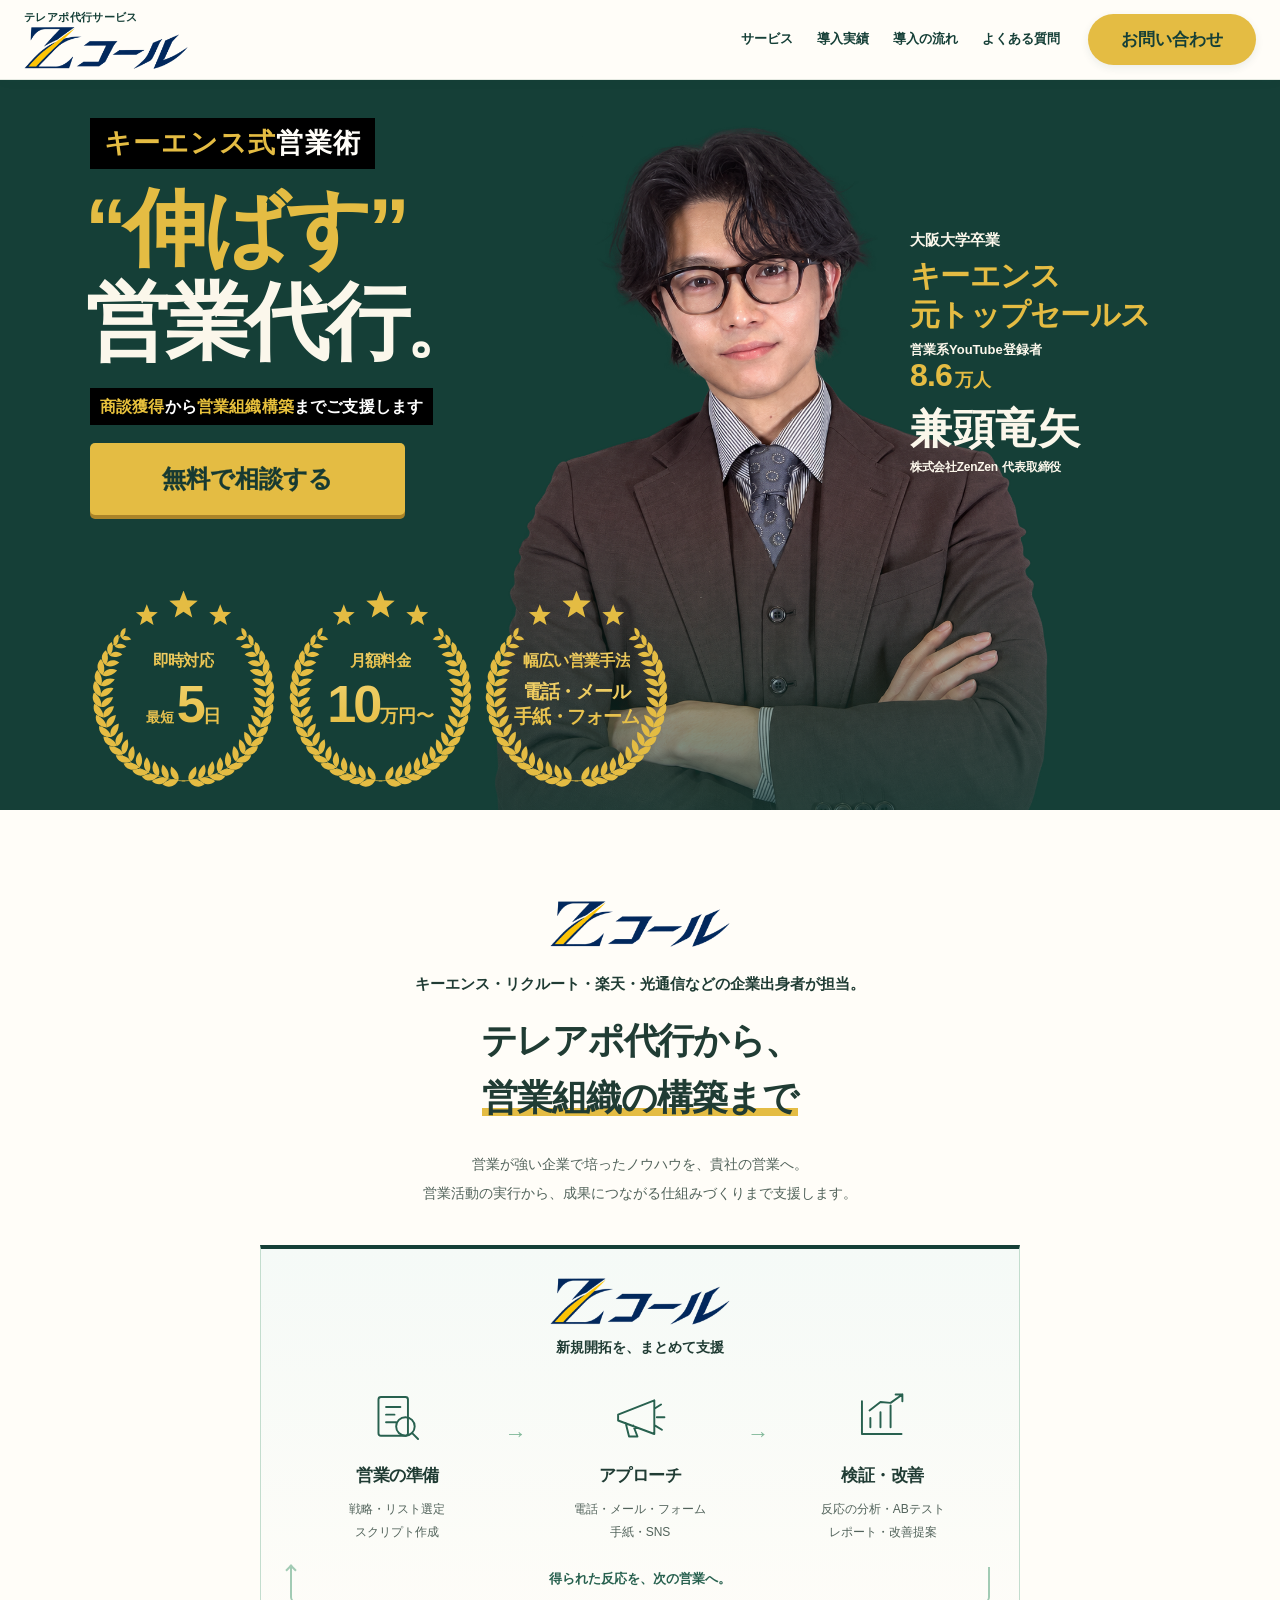
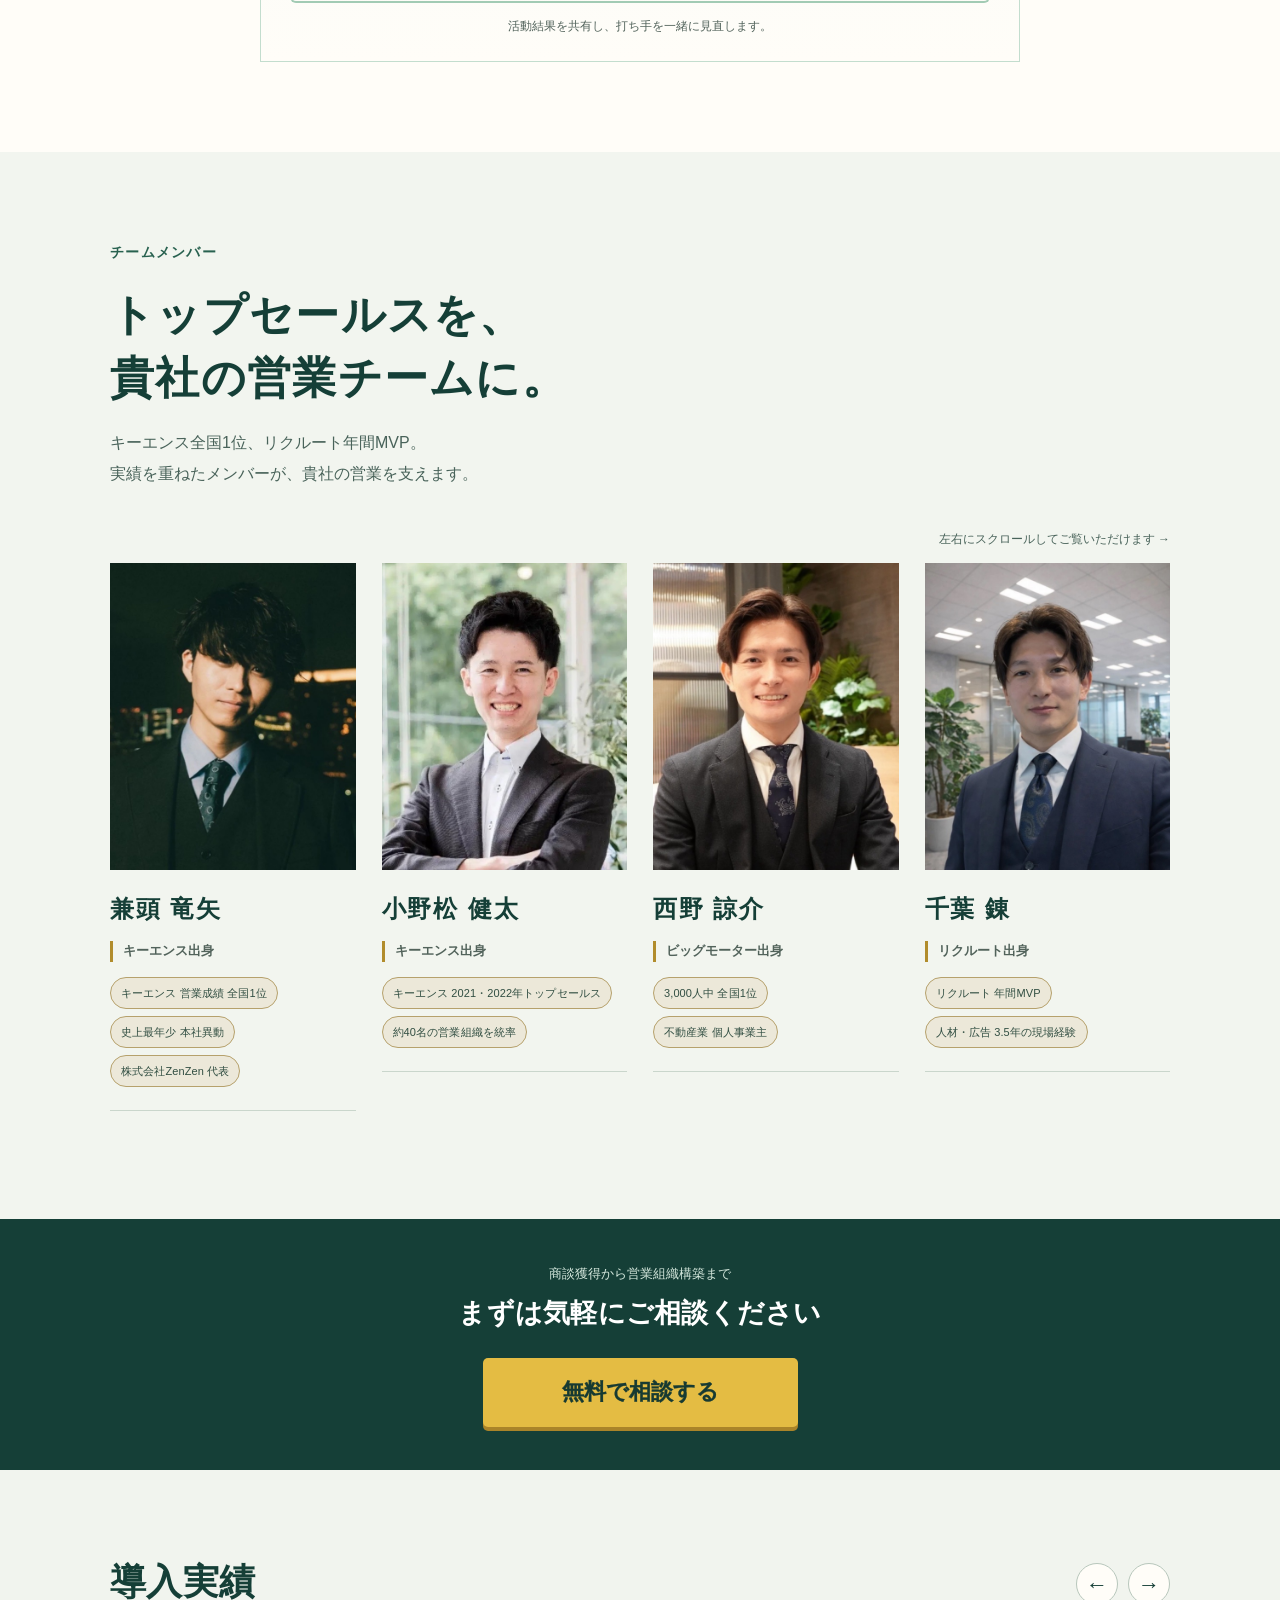
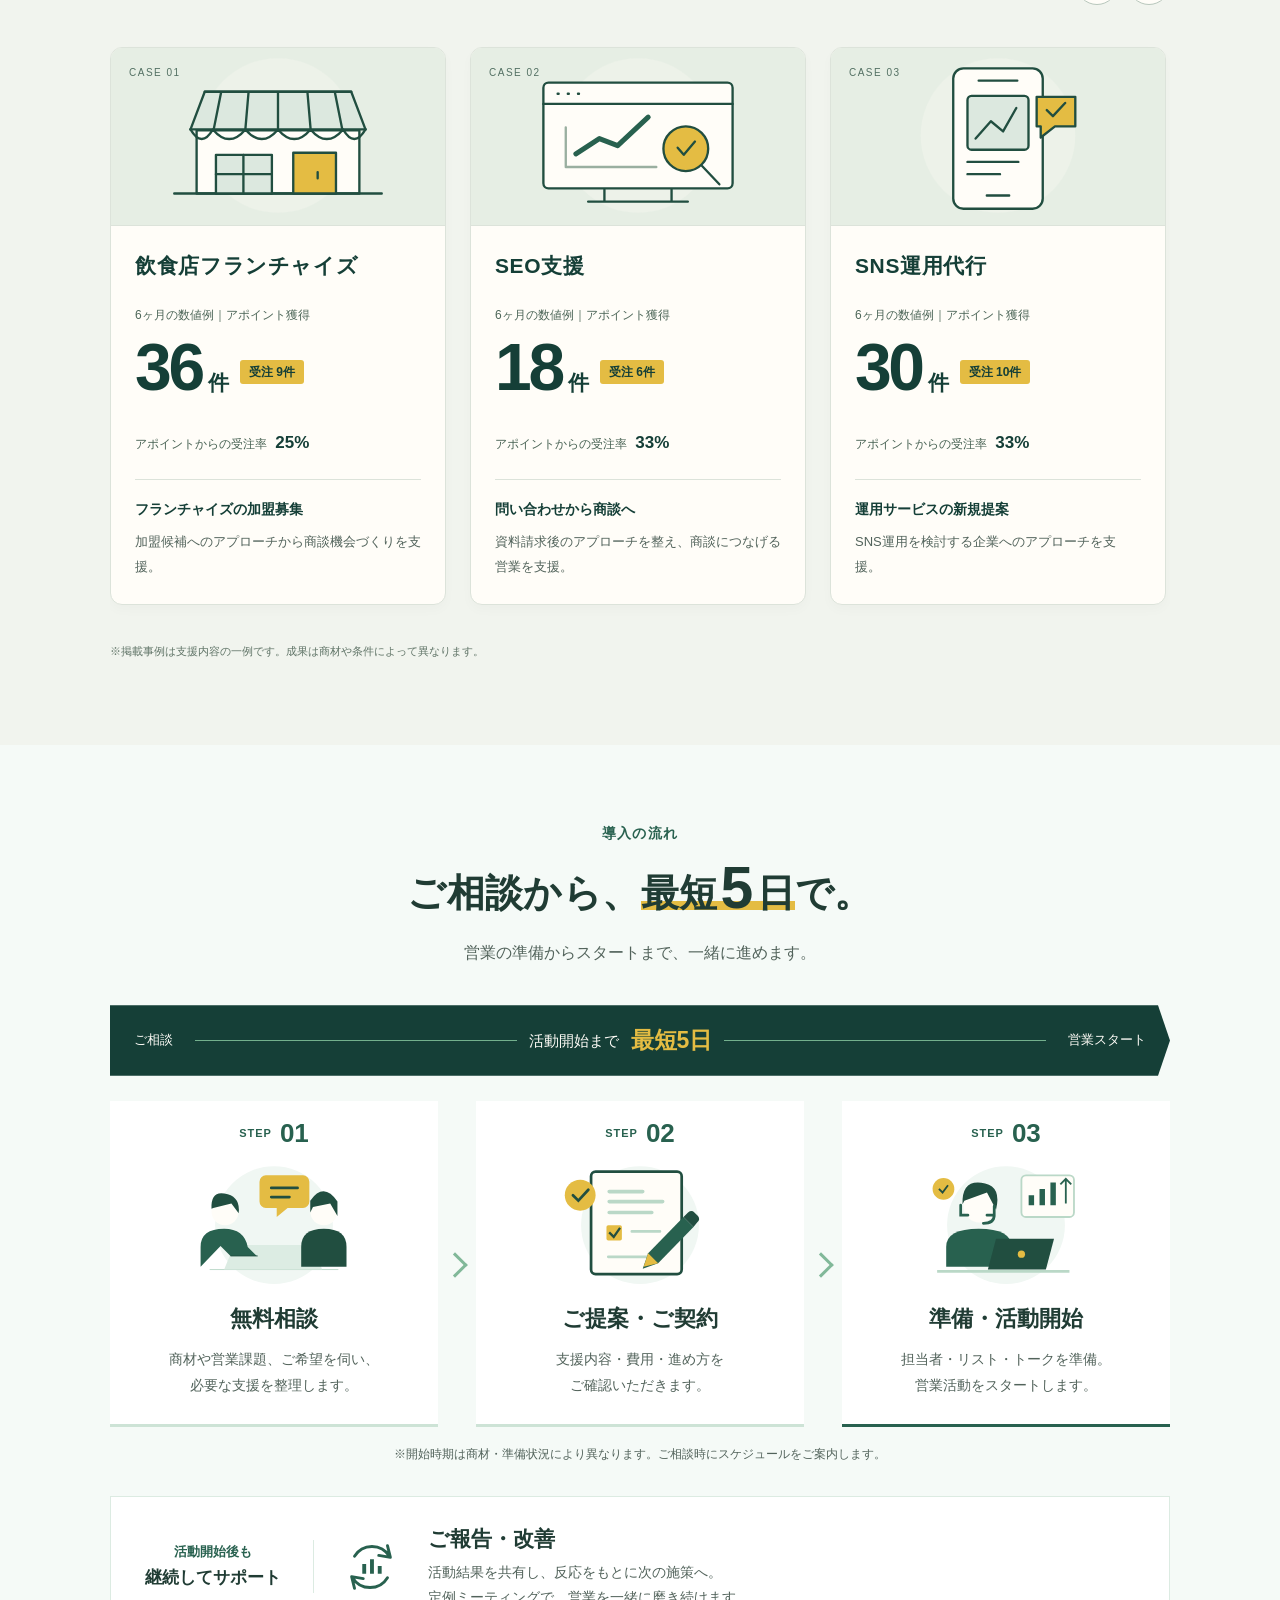
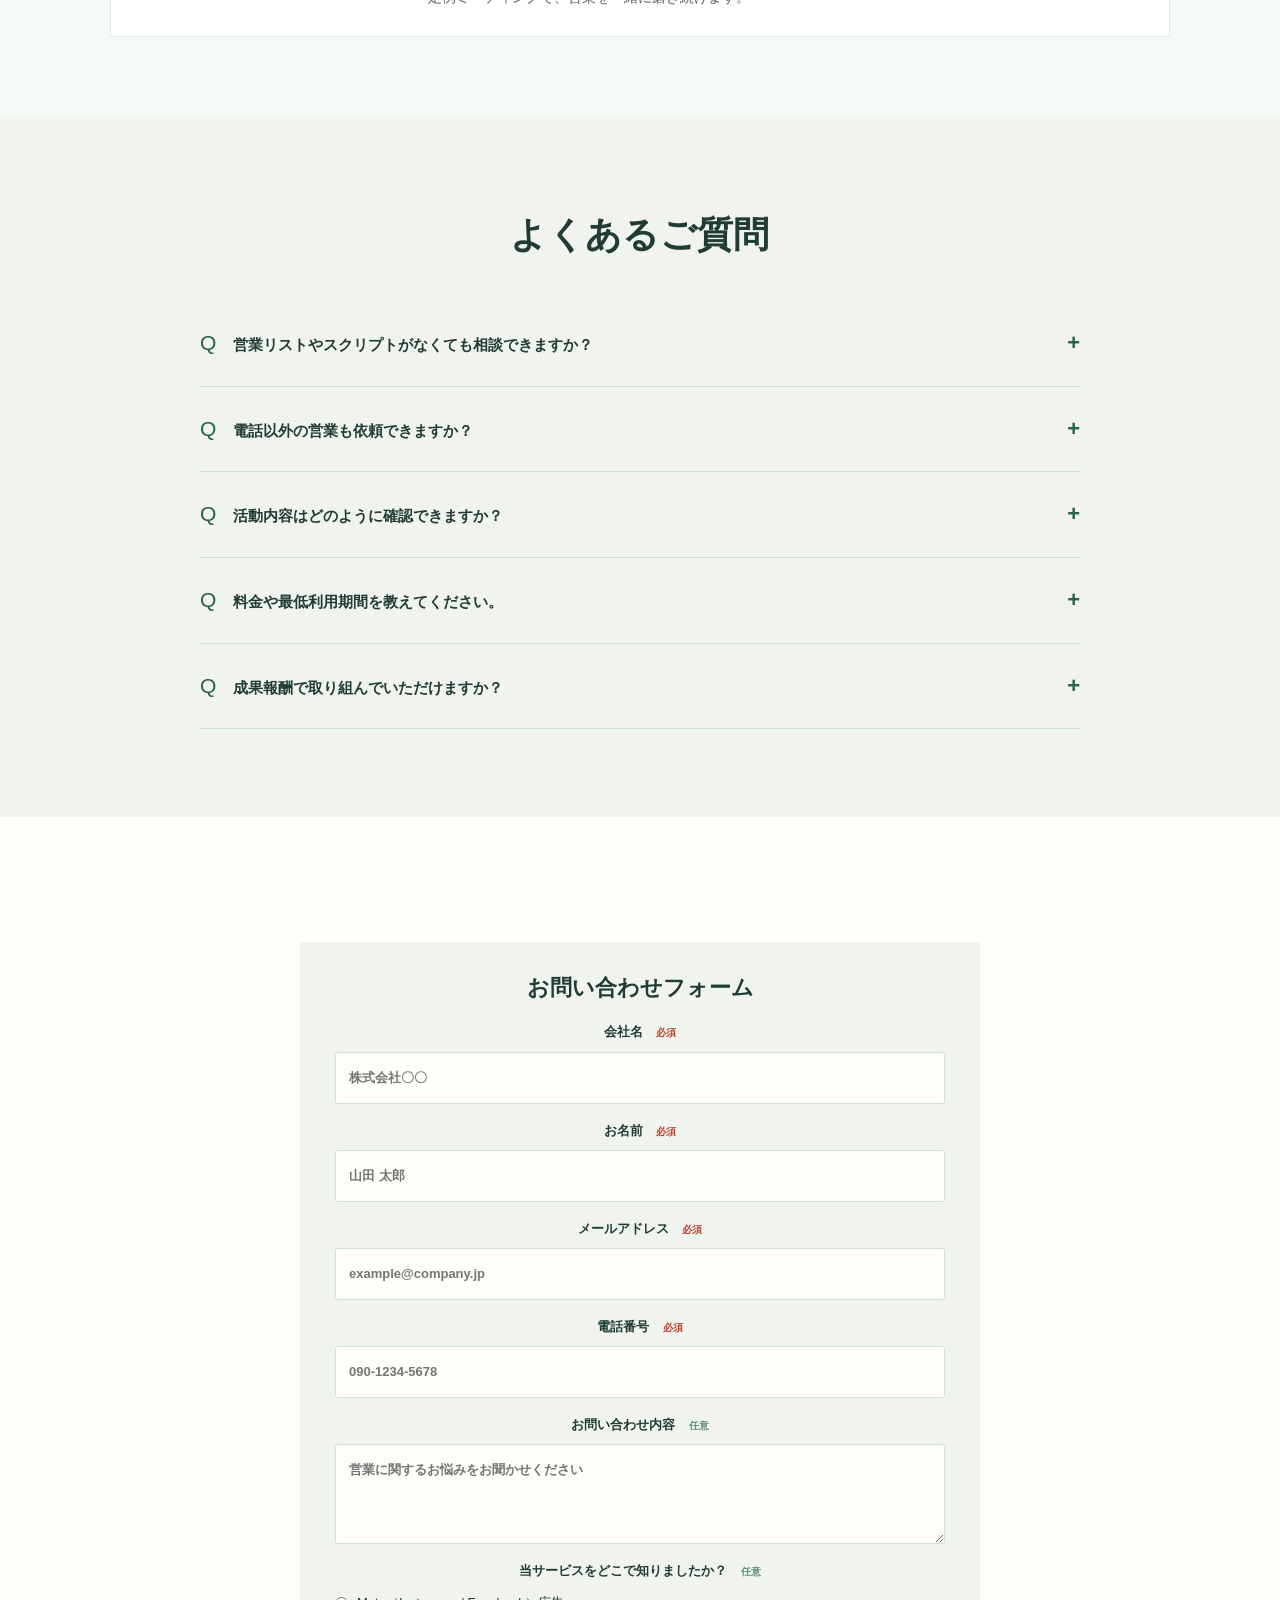
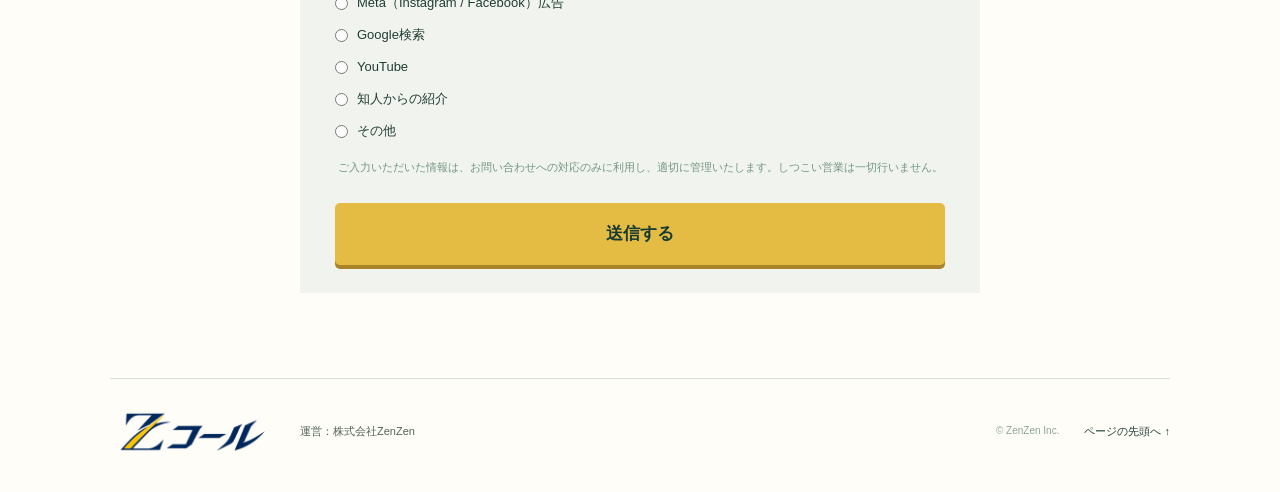
==== commit fde26bc5: "独自ドメイン zenzen.co.jp へ切替: OG/共有URLを差し替え Co-Authored-By: Claude Opus 5.5 <noreply@anthropic.com>" ====
--- a/index.html
+++ b/index.html
@@ -1,5 +1,5 @@
 <!doctype html>
-<html lang="ja"><head><meta charset="utf-8"><meta name="viewport" content="width=device-width,initial-scale=1"><title>Zコール｜キーエンス式営業術で“伸ばす”営業代行</title><meta name="description" content="商談獲得から営業組織構築まで。Zコールは営業戦略、マルチチャネルでのアプローチ、改善提案で貴社の新規開拓を支援します。"><link rel="stylesheet" href="forest-theme/style.css?v=20260924"><link rel="stylesheet" href="forest-theme/polish.css?v=20260924"><link rel="stylesheet" href="forest-theme/laurel-refined.css?v=20260924"><link rel="stylesheet" href="forest-theme/comparison.css?v=20260924"><link rel="stylesheet" href="forest-theme/overview.css?v=20260924"><link rel="stylesheet" href="forest-theme/flow.css?v=20260924"><link rel="stylesheet" href="forest-theme/brand.css?v=20260924"><link rel="stylesheet" href="forest-theme/palette-only.css?v=20260924"><link rel="stylesheet" href="brand-y2.css?v=20260924"><link rel="stylesheet" href="mobile-first-view.css?v=20260924"><link rel="stylesheet" href="members.css?v=20260924"><link rel="stylesheet" href="cases.css?v=20260924"><style>header .button.small.header-contact{font-size:17px;font-weight:800;justify-content:center;text-align:center;gap:0;min-width:152px;padding:10px 24px}@media(max-width:640px){header .button.small.header-contact{font-size:15px;min-width:138px;padding:9px 15px}}</style><style>.hero a.button.hero-button,.cta-band a.button{font-weight:900;-webkit-text-stroke:.3px currentColor}</style><style>body .hero a.button.hero-button,body .cta-band a.button{font-size:22px!important;font-weight:900!important;-webkit-text-stroke:.3px currentColor}@media(max-width:640px){body .hero a.button.hero-button{font-size:14px!important}body .cta-band a.button{font-size:20px!important}}</style><style>#main .hero a.button.hero-button{font-size:clamp(6px,2vw,24px)!important;font-weight:900!important}</style><style>#main .hero .hero-description{background:#000!important;color:#fff!important}</style><style>#main .hero .hero-lead{background:#000!important}</style><link rel="stylesheet" href="header-final.css?v=20260924"><style>#main .hero .hero-description .hero-service-highlight{color:#e8c13c!important;font:inherit;letter-spacing:inherit}</style><style>
+<html lang="ja"><head><meta charset="utf-8"><meta name="viewport" content="width=device-width,initial-scale=1"><title>Zコール｜キーエンス式営業術で“伸ばす”営業代行</title><meta name="description" content="商談獲得から営業組織構築まで。Zコールは営業戦略、マルチチャネルでのアプローチ、改善提案で貴社の新規開拓を支援します。"><link rel="stylesheet" href="forest-theme/style.css?v=20260924b"><link rel="stylesheet" href="forest-theme/polish.css?v=20260924b"><link rel="stylesheet" href="forest-theme/laurel-refined.css?v=20260924b"><link rel="stylesheet" href="forest-theme/comparison.css?v=20260924b"><link rel="stylesheet" href="forest-theme/overview.css?v=20260924b"><link rel="stylesheet" href="forest-theme/flow.css?v=20260924b"><link rel="stylesheet" href="forest-theme/brand.css?v=20260924b"><link rel="stylesheet" href="forest-theme/palette-only.css?v=20260924b"><link rel="stylesheet" href="brand-y2.css?v=20260924b"><link rel="stylesheet" href="mobile-first-view.css?v=20260924b"><link rel="stylesheet" href="mobile-hero.css?v=20260924b"><link rel="stylesheet" href="members.css?v=20260924b"><link rel="stylesheet" href="cases.css?v=20260924b"><style>header .button.small.header-contact{font-size:17px;font-weight:800;justify-content:center;text-align:center;gap:0;min-width:152px;padding:10px 24px}@media(max-width:640px){header .button.small.header-contact{font-size:15px;min-width:138px;padding:9px 15px}}</style><style>.hero a.button.hero-button,.cta-band a.button{font-weight:900;-webkit-text-stroke:.3px currentColor}</style><style>body .hero a.button.hero-button,body .cta-band a.button{font-size:22px!important;font-weight:900!important;-webkit-text-stroke:.3px currentColor}@media(max-width:640px){body .hero a.button.hero-button{font-size:14px!important}body .cta-band a.button{font-size:20px!important}}</style><style>#main .hero a.button.hero-button{font-size:clamp(6px,2vw,24px)!important;font-weight:900!important}</style><style>#main .hero .hero-description{background:#000!important;color:#fff!important}</style><style>#main .hero .hero-lead{background:#000!important}</style><link rel="stylesheet" href="header-final.css?v=20260924b"><style>#main .hero .hero-description .hero-service-highlight{color:#e8c13c!important;font:inherit;letter-spacing:inherit}</style><style>
 .contact-box label span.req{color:#b8412e}
 .contact-box .inq-source{border:0;margin:15px 0 0;padding:0}
 .contact-box .inq-source legend{font-size:13px;font-weight:700;padding:0}
@@ -13,7 +13,7 @@
 .contact-box .inq-done{text-align:center;padding:24px 0 8px}
 .contact-box .inq-done p{margin-top:12px;font-size:14px}
 </style>
-<link rel="stylesheet" href="mobile.css?v=20260924">
+<meta property="og:type" content="website"><meta property="og:locale" content="ja_JP"><meta property="og:title" content="Zコール｜キーエンス式営業術で“伸ばす”営業代行"><meta property="og:description" content="商談獲得から営業組織構築まで。Zコールは営業戦略、マルチチャネルでのアプローチ、改善提案で貴社の新規開拓を支援します。"><meta property="og:url" content="https://zenzen.co.jp/"><meta property="og:image" content="https://zenzen.co.jp/assets/og.jpg"><meta property="og:image:width" content="1200"><meta property="og:image:height" content="630"><meta name="twitter:card" content="summary_large_image"><meta name="twitter:title" content="Zコール｜キーエンス式営業術で“伸ばす”営業代行"><meta name="twitter:image" content="https://zenzen.co.jp/assets/og.jpg"><link rel="stylesheet" href="mobile.css?v=20260924b">
 </head>
 <body><svg width="0" height="0" aria-hidden="true" focusable="false" style="position:absolute"><defs><filter id="logo-green-key" color-interpolation-filters="sRGB"><feColorMatrix type="matrix" values="1 0 0 0 0  0 1 0 0 0  0 0 1 0 0  4 0 0 0 -1"/></filter></defs></svg><a class="skip" href="#main">本文へ移動</a><header id="site-header"><a class="logo" href="#" aria-label="Zコール トップへ"><span class="header-tagline">テレアポ代行サービス</span><img src="assets/zcall-y2-s.png" alt="Zコール" width="170" height="46"></a><nav aria-label="メインナビゲーション"><a href="#about">サービス</a><a href="#cases">導入実績</a><a href="#flow">導入の流れ</a><a href="#faq">よくある質問</a></nav><a class="button small header-contact" href="#contact">お問い合わせ</a></header>
 <main id="main"><section class="hero"><div class="hero-stage"><div class="hero-copy"><p class="hero-lead"><span class="hero-method">キーエンス式</span><span>営業術</span></p><h1><span class="accent">“伸ばす”</span><br>営業代行<span class="dot">。</span></h1><p class="hero-description"><span><strong class="hero-service-highlight">商談獲得</strong>から<strong class="hero-service-highlight">営業組織構築</strong>まで</span><span>ご支援します</span></p><a class="button hero-button" href="#contact">無料で相談する</a></div><div class="hero-person"><picture><source media="(max-width:640px)" srcset="assets/kaneto-cutout-m.png"><img src="assets/kaneto-cutout.png" alt="兼頭竜矢" fetchpriority="high" decoding="async"></picture></div><div class="hero-profile"><p class="profile-career"><span class="profile-school">大阪大学卒業</span><strong class="profile-achievement"><span>キーエンス</span><span>元トップセールス</span></strong></p><p class="profile-audience"><span>営業系YouTube登録者</span><strong>8.6<span>万人</span></strong></p><p class="profile-name">兼頭竜矢</p><p class="profile-role"><span>株式会社ZenZen</span><span>代表取締役</span></p></div><div class="hero-facts award-badges"><div class="laurel-badge" aria-label="即時対応 最短5日"><img class="laurel-art" src="assets/laurel-forest-gold.svg" alt="" aria-hidden="true"><div class="badge-copy"><span>即時対応</span><p><em>最短</em><strong>5</strong><b>日</b></p></div></div><div class="laurel-badge" aria-label="月額料金10万円から"><img class="laurel-art" src="assets/laurel-forest-gold.svg" alt="" aria-hidden="true"><div class="badge-copy"><span>月額料金</span><p><strong>10</strong><b>万円〜</b></p></div></div><div class="laurel-badge" aria-label="幅広い営業手法 電話・メール・手紙・フォーム"><img class="laurel-art" src="assets/laurel-forest-gold.svg" alt="" aria-hidden="true"><div class="badge-copy"><span class="badge-words">幅広い営業手法</span><p class="badge-channels">電話・メール<br>手紙・フォーム</p></div></div></div></div></section>
--- a/mobile-hero.css
+++ b/mobile-hero.css
@@ -0,0 +1,49 @@
+/* Mobile landing composition: a full-height portrait and readable proof points. */
+@media(max-width:640px){
+ #main .hero{background:#153f37!important;overflow:hidden!important}
+ #main .hero .hero-stage{position:relative!important;width:100%!important;height:620px!important;margin:0!important;padding:0!important;overflow:hidden!important}
+ #main .hero .hero-stage *{all:revert!important;box-sizing:border-box!important;font-family:inherit!important;margin:0!important;padding:0!important;border:0!important;color:inherit!important;line-height:1.35!important;letter-spacing:normal!important}
+ #main .hero .hero-stage .hero-copy{display:contents!important}
+ #main .hero .hero-stage .hero-lead{position:absolute!important;top:36px!important;left:20px!important;display:inline-flex!important;background:#000!important;padding:6px 10px!important;z-index:3!important;font-size:15px!important;font-weight:800!important;white-space:nowrap!important;width:max-content!important;height:auto!important;gap:0!important}
+ #main .hero .hero-stage .hero-lead .hero-method{color:#e4bc43!important}
+ #main .hero .hero-stage h1{position:absolute!important;top:76px!important;left:18px!important;z-index:3!important;font-size:clamp(38px,10.7vw,52px)!important;font-weight:900!important;line-height:1.18!important;letter-spacing:-.05em!important;color:#fffdf8!important}
+ #main .hero .hero-stage h1 *{font:inherit!important;line-height:inherit!important;letter-spacing:inherit!important}
+ #main .hero .hero-stage h1 .accent{color:#e4bc43!important}
+ #main .hero .hero-stage h1 .dot{font-size:.72em!important}
+ #main .hero .hero-stage .hero-person{position:absolute!important;top:38px!important;right:-86px!important;width:clamp(295px,85vw,380px)!important;height:370px!important;z-index:1!important;pointer-events:none!important}
+ #main .hero .hero-stage .hero-person img{display:block!important;width:100%!important;height:100%!important;object-fit:contain!important;object-position:center bottom!important}
+ #main .hero .hero-stage .hero-person:after{content:""!important;position:absolute!important;inset:78% 0 0!important;background:linear-gradient(transparent,#153f37)!important}
+ #main .hero .hero-stage .hero-profile{position:absolute!important;left:20px!important;right:auto!important;top:204px!important;width:175px!important;z-index:3!important;font-weight:700!important;color:#fffdf8!important}
+ #main .hero .hero-stage .profile-school{display:block!important;font-size:11px!important;margin-bottom:3px!important}
+ #main .hero .hero-stage .profile-achievement{display:block!important;font-size:17px!important;font-weight:800!important;color:#e4bc43!important}
+ #main .hero .hero-stage .profile-achievement span{display:block!important;font:inherit!important}
+ #main .hero .hero-stage .profile-audience{margin-top:5px!important}
+ #main .hero .hero-stage .profile-audience>span{display:block!important;font-size:10px!important}
+ #main .hero .hero-stage .profile-audience>strong{font-size:23px!important;font-weight:900!important;color:#e4bc43!important}
+ #main .hero .hero-stage .profile-audience>strong>span{font-size:13px!important}
+ #main .hero .hero-stage .profile-name{font-size:23px!important;font-weight:800!important;margin-top:6px!important}
+ #main .hero .hero-stage .profile-role{font-size:9px!important}
+ #main .hero .hero-stage .profile-role span{display:block!important}
+ #main .hero .hero-stage .hero-description{position:absolute!important;top:396px!important;left:50%!important;transform:translateX(-50%)!important;z-index:3!important;display:block!important;width:max-content!important;max-width:calc(100% - 24px)!important;height:auto!important;background:#000!important;padding:7px 10px!important;color:#fff!important;font-size:clamp(10px,2.9vw,14px)!important;font-weight:700!important;white-space:nowrap!important}
+ #main .hero .hero-stage .hero-description *{font:inherit!important;line-height:inherit!important}
+ #main .hero .hero-stage .hero-description .hero-service-highlight{color:#e4bc43!important}
+ #main .hero .hero-stage .hero-facts.award-badges{position:absolute!important;top:438px!important;left:12px!important;display:grid!important;grid-template-columns:repeat(3,minmax(0,1fr))!important;gap:5px!important;width:calc(100% - 24px)!important;z-index:3!important;color:#e4bc43!important}
+ #main .hero .hero-stage .laurel-badge{position:relative!important;display:block!important;width:100%!important;height:112px!important;min-width:0!important}
+ #main .hero .hero-stage .laurel-art{display:block!important;width:100%!important;height:100%!important;object-fit:fill!important}
+ #main .hero .hero-stage .badge-copy{position:absolute!important;inset:30px 0 0!important;display:flex!important;flex-direction:column!important;align-items:center!important;text-align:center!important;color:#e4bc43!important;font-weight:900!important}
+ #main .hero .hero-stage .badge-copy>span{font-size:11px!important;font-weight:800!important;white-space:nowrap!important}
+ #main .hero .hero-stage .badge-copy p{display:block!important;white-space:nowrap!important;margin-top:3px!important;line-height:1!important}
+ #main .hero .hero-stage .badge-copy strong{font-family:Arial,sans-serif!important;font-size:36px!important;font-weight:900!important;line-height:1!important;letter-spacing:-.05em!important}
+ #main .hero .hero-stage .badge-copy em{font-size:10px!important;font-style:normal!important}
+ #main .hero .hero-stage .badge-copy b{font-size:13px!important;font-weight:800!important}
+ #main .hero .hero-stage .badge-copy .badge-words{font-size:10px!important}
+ #main .hero .hero-stage .badge-copy .badge-channels{font-size:11px!important;font-weight:800!important;line-height:1.4!important;margin-top:6px!important}
+ #main .hero .hero-stage a.button.hero-button{display:flex!important;position:absolute!important;left:20px!important;bottom:20px!important;z-index:4!important;width:calc(100% - 40px)!important;height:48px!important;min-height:48px!important;min-width:0!important;justify-content:center!important;align-items:center!important;background:#e4bc43!important;color:#153f37!important;font-size:20px!important;font-weight:900!important;border-radius:5px!important;text-decoration:none!important;box-shadow:0 4px 0 #ad8a2d!important;cursor:pointer!important}
+}
+
+@media(max-width:640px){
+ #main .hero .hero-stage .hero-profile .profile-career,
+ #main .hero .hero-stage .hero-profile .profile-career *,
+ #main .hero .hero-stage .hero-profile .profile-audience,
+ #main .hero .hero-stage .hero-profile .profile-audience *{line-height:1.1!important}
+}
--- a/members.css
+++ b/members.css
@@ -1,4 +1,4 @@
-/* Member photographs supplied via https://zcall-jp.github.io/#team */
+/* Member photographs supplied via https://zenzen.co.jp/#team */
 .member-section{background:#f2f5ef;padding:88px 0 92px;color:#153f37}
 .member-heading{margin-bottom:40px}.member-heading h2{font-size:clamp(30px,3.4vw,44px);line-height:1.45;letter-spacing:.03em;margin:14px 0 18px}.member-lead{font-size:16px;line-height:1.9;color:#49635a;margin:0}
 .member-grid{display:grid;grid-template-columns:repeat(4,minmax(0,1fr));gap:26px}
--- a/mobile.css
+++ b/mobile.css
@@ -1,23 +1,5 @@
 /* ===== スマホ向け UI/UX 調整（最後に読み込む） ===== */
 @media(max-width:640px){
-  /* ヒーロー: 読める大きさ・縦を詰める */
-  #main .hero .hero-stage{width:90%!important;padding:26px 0 18px!important;grid-template-rows:auto 250px auto!important}
-  #main .hero .hero-lead{font-size:18px!important;padding:5px 10px!important}
-  #main .hero h1{font-size:clamp(46px,14.5vw,58px)!important;line-height:1.12!important}
-  #main .hero .hero-description{font-size:14px!important;line-height:1.7!important;margin-top:14px!important}
-  #main .hero a.button.hero-button{position:static!important;display:flex!important;width:100%!important;min-width:0!important;min-height:58px!important;margin:16px 0 0!important;font-size:18px!important;letter-spacing:.02em}
-  #main .hero .hero-person{height:250px!important}
-  #main .hero .hero-profile .profile-name{font-size:26px!important}
-  /* バッジは3列で1段に */
-  #main .hero .hero-facts.award-badges{grid-template-columns:repeat(3,minmax(0,1fr))!important;gap:0 6px!important;max-width:none!important;margin-top:4px!important}
-  #main .hero .hero-facts.award-badges>.laurel-badge{width:100%!important;justify-self:stretch!important}
-  #main .hero .hero-facts.award-badges>.laurel-badge:last-child{grid-column:auto!important}
-  #main .hero .badge-copy>span{font-size:11px!important}
-  #main .hero .badge-copy strong{font-size:32px!important}
-  #main .hero .badge-copy b{font-size:12px!important}
-  #main .hero .badge-copy em{font-size:10px!important}
-  #main .hero .hero-facts .badge-copy .badge-words{font-size:10px!important}
-  #main .hero .hero-facts .badge-copy .badge-channels{font-size:13px!important;line-height:1.3!important}
   /* 横スクロール列: 指で送りやすく、端で止まる */
   .member-grid,.case-rail{scroll-snap-type:x mandatory!important;-webkit-overflow-scrolling:touch;scroll-padding-left:6%}
   .member-card,.result-card{scroll-snap-align:start!important}
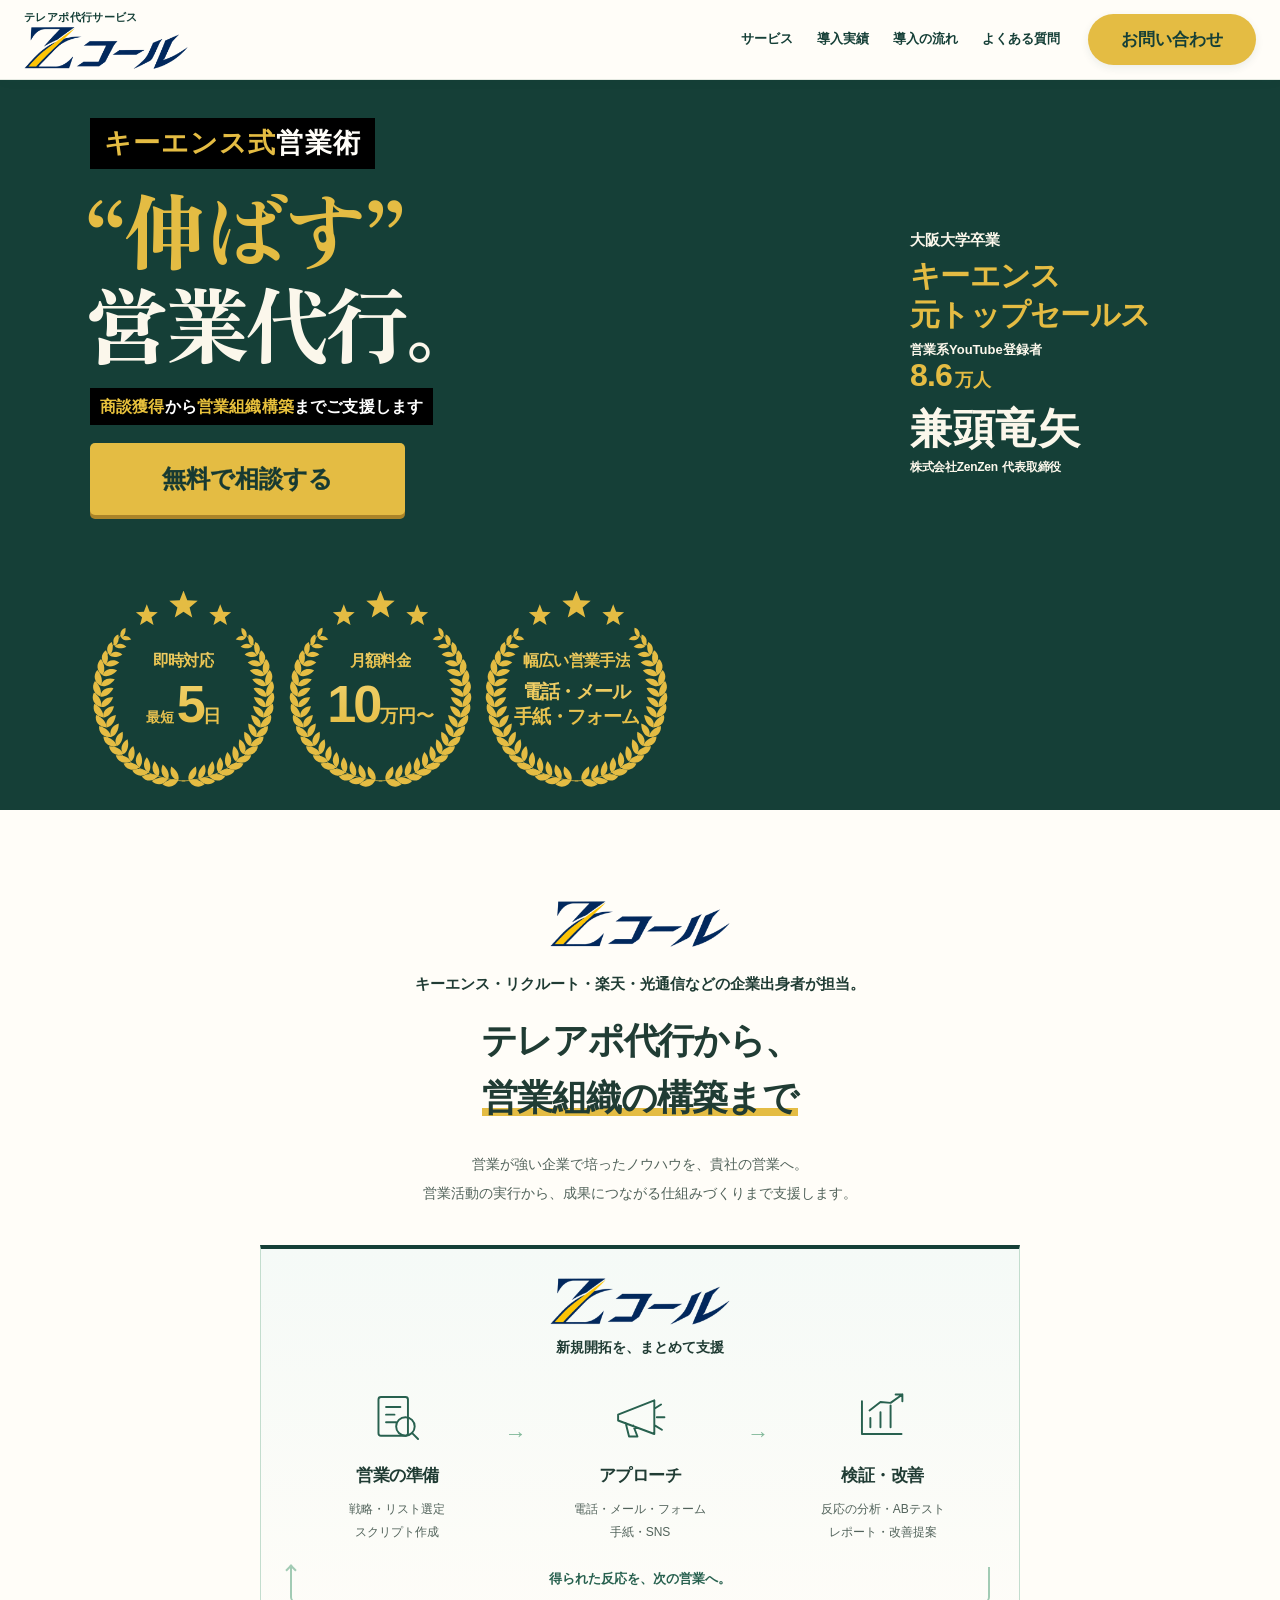
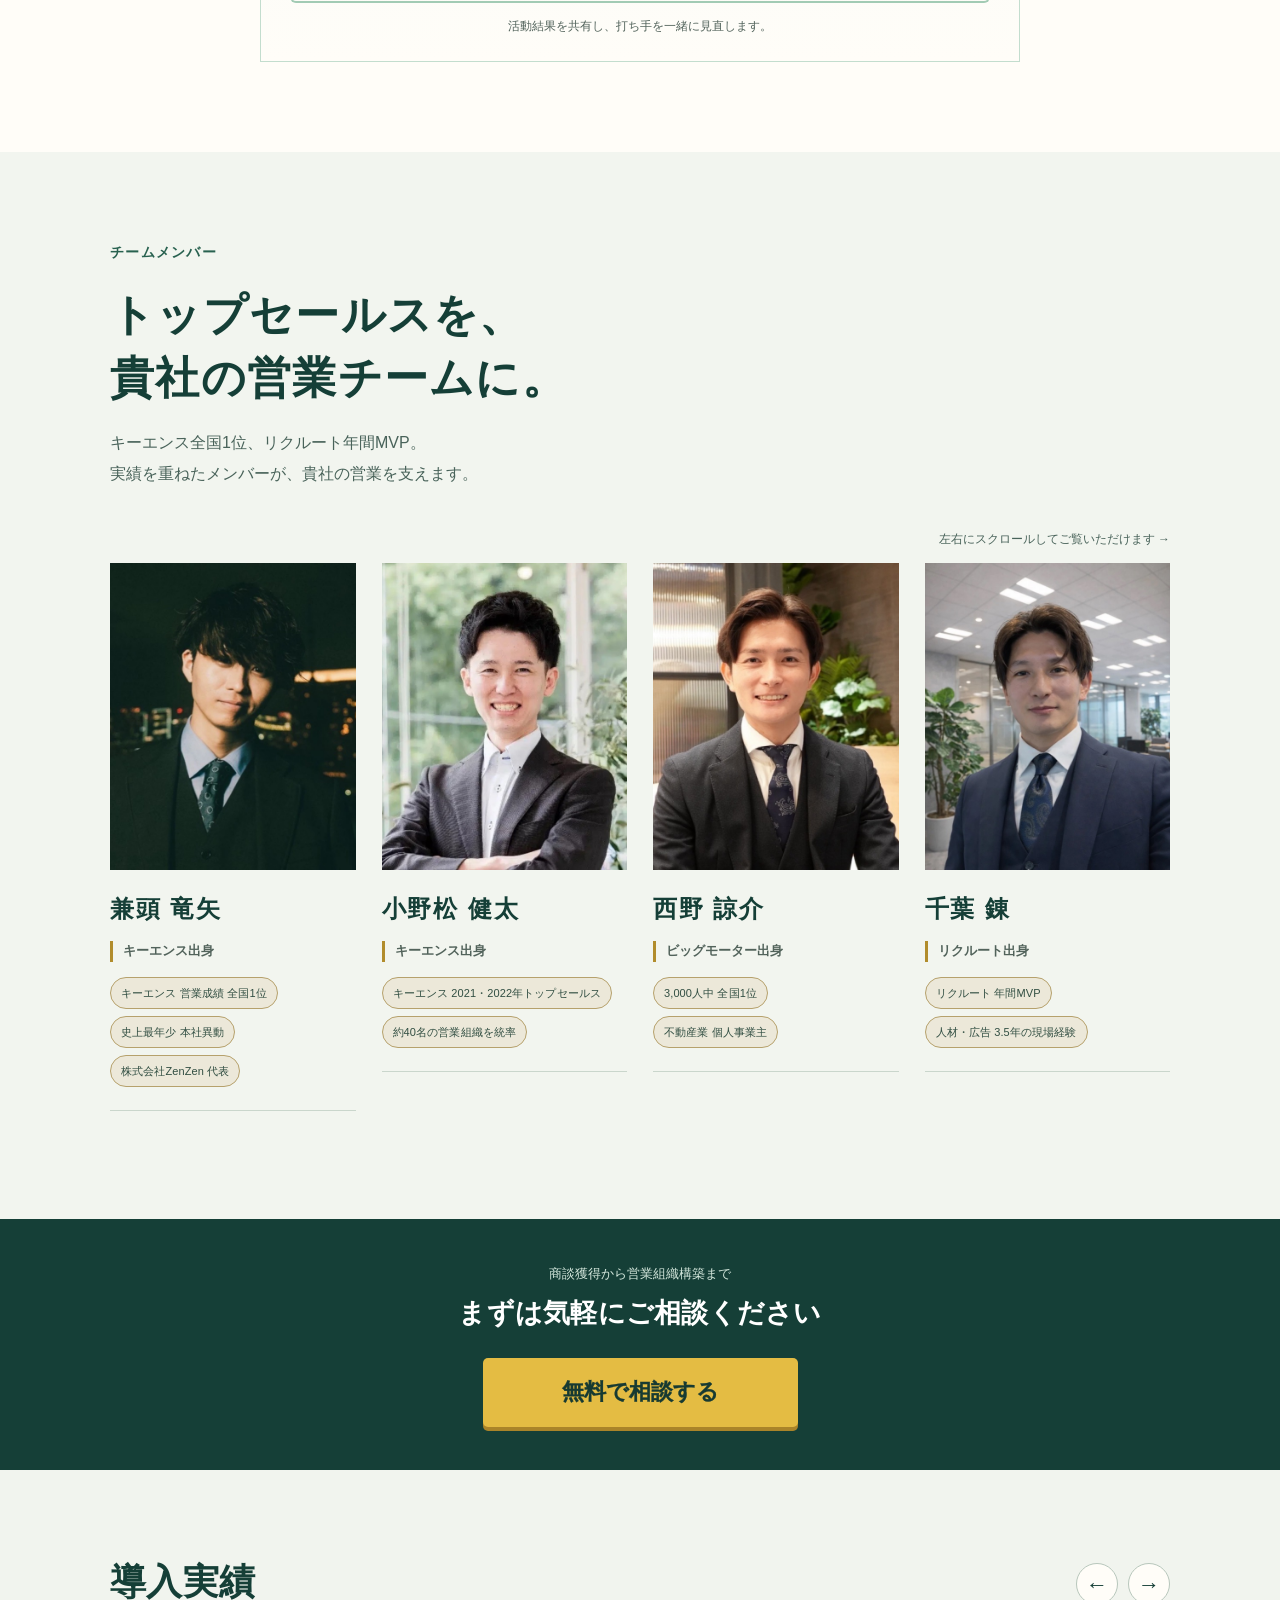
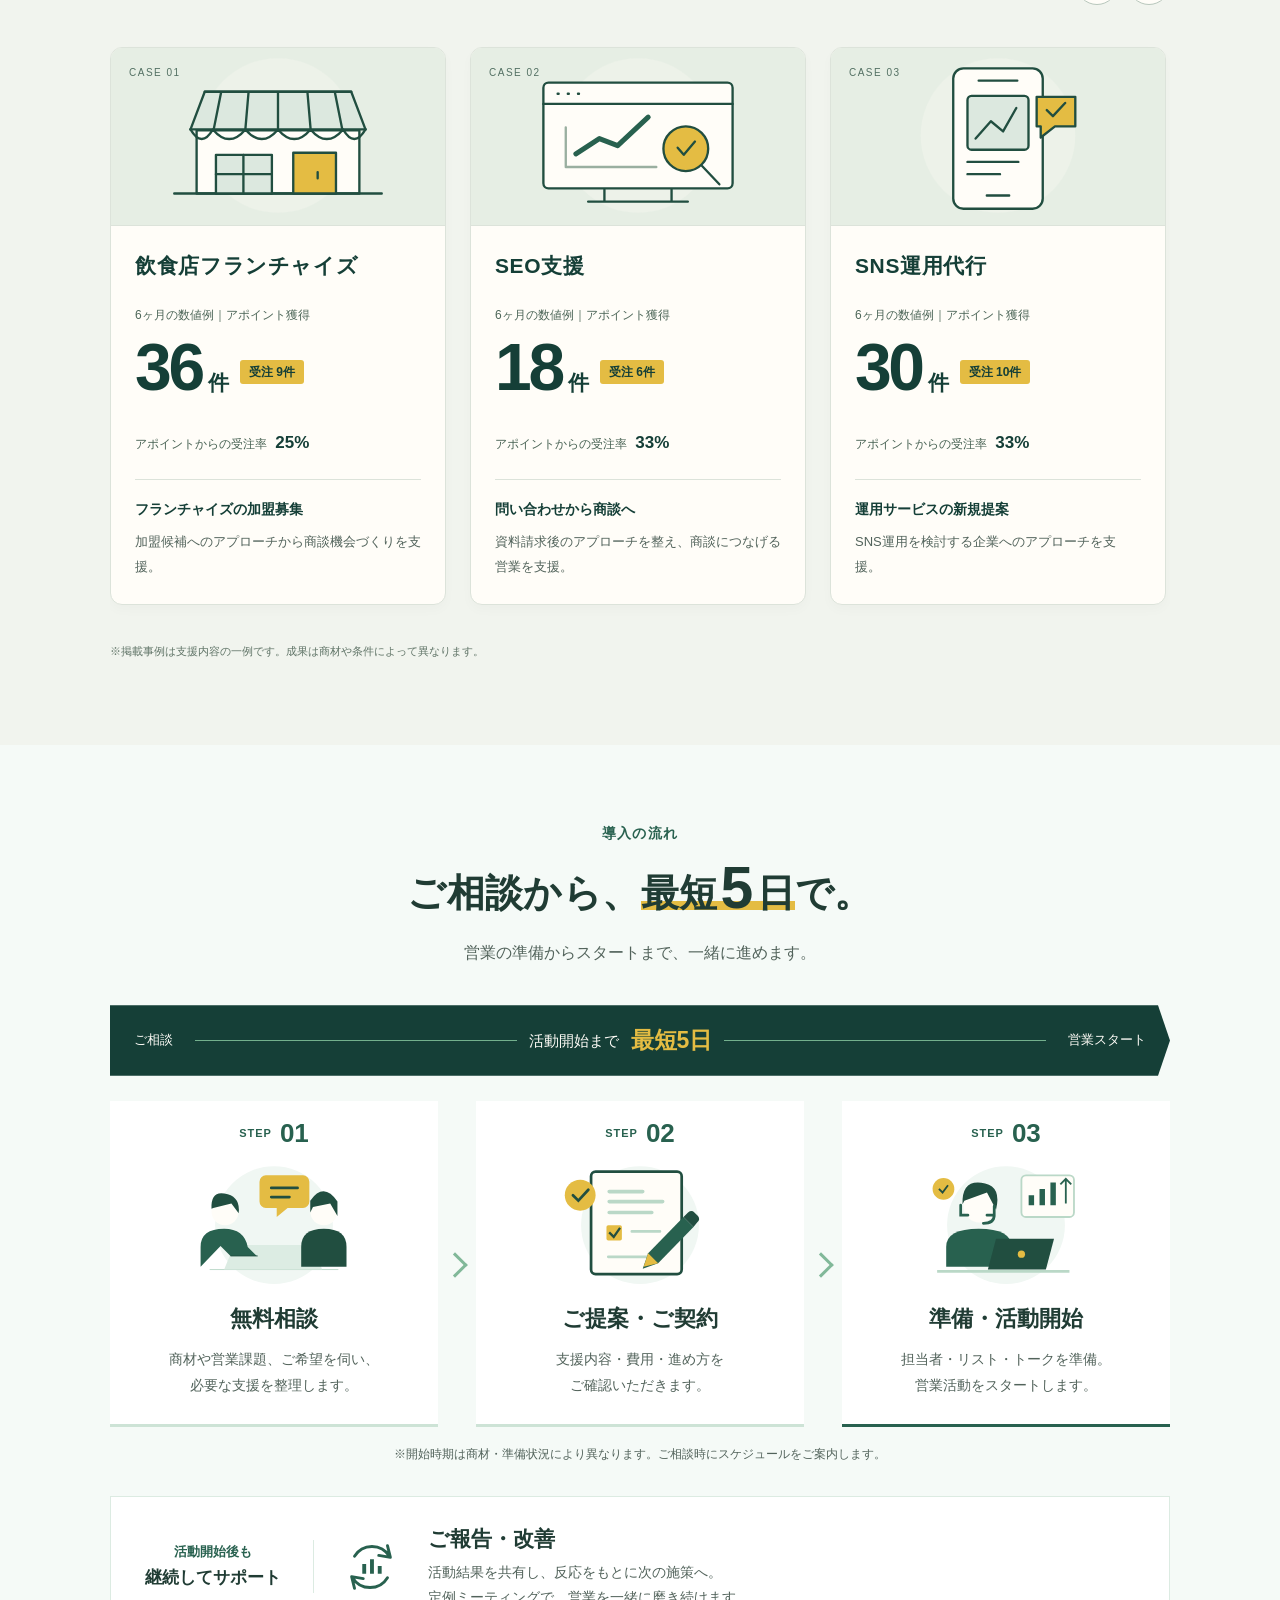
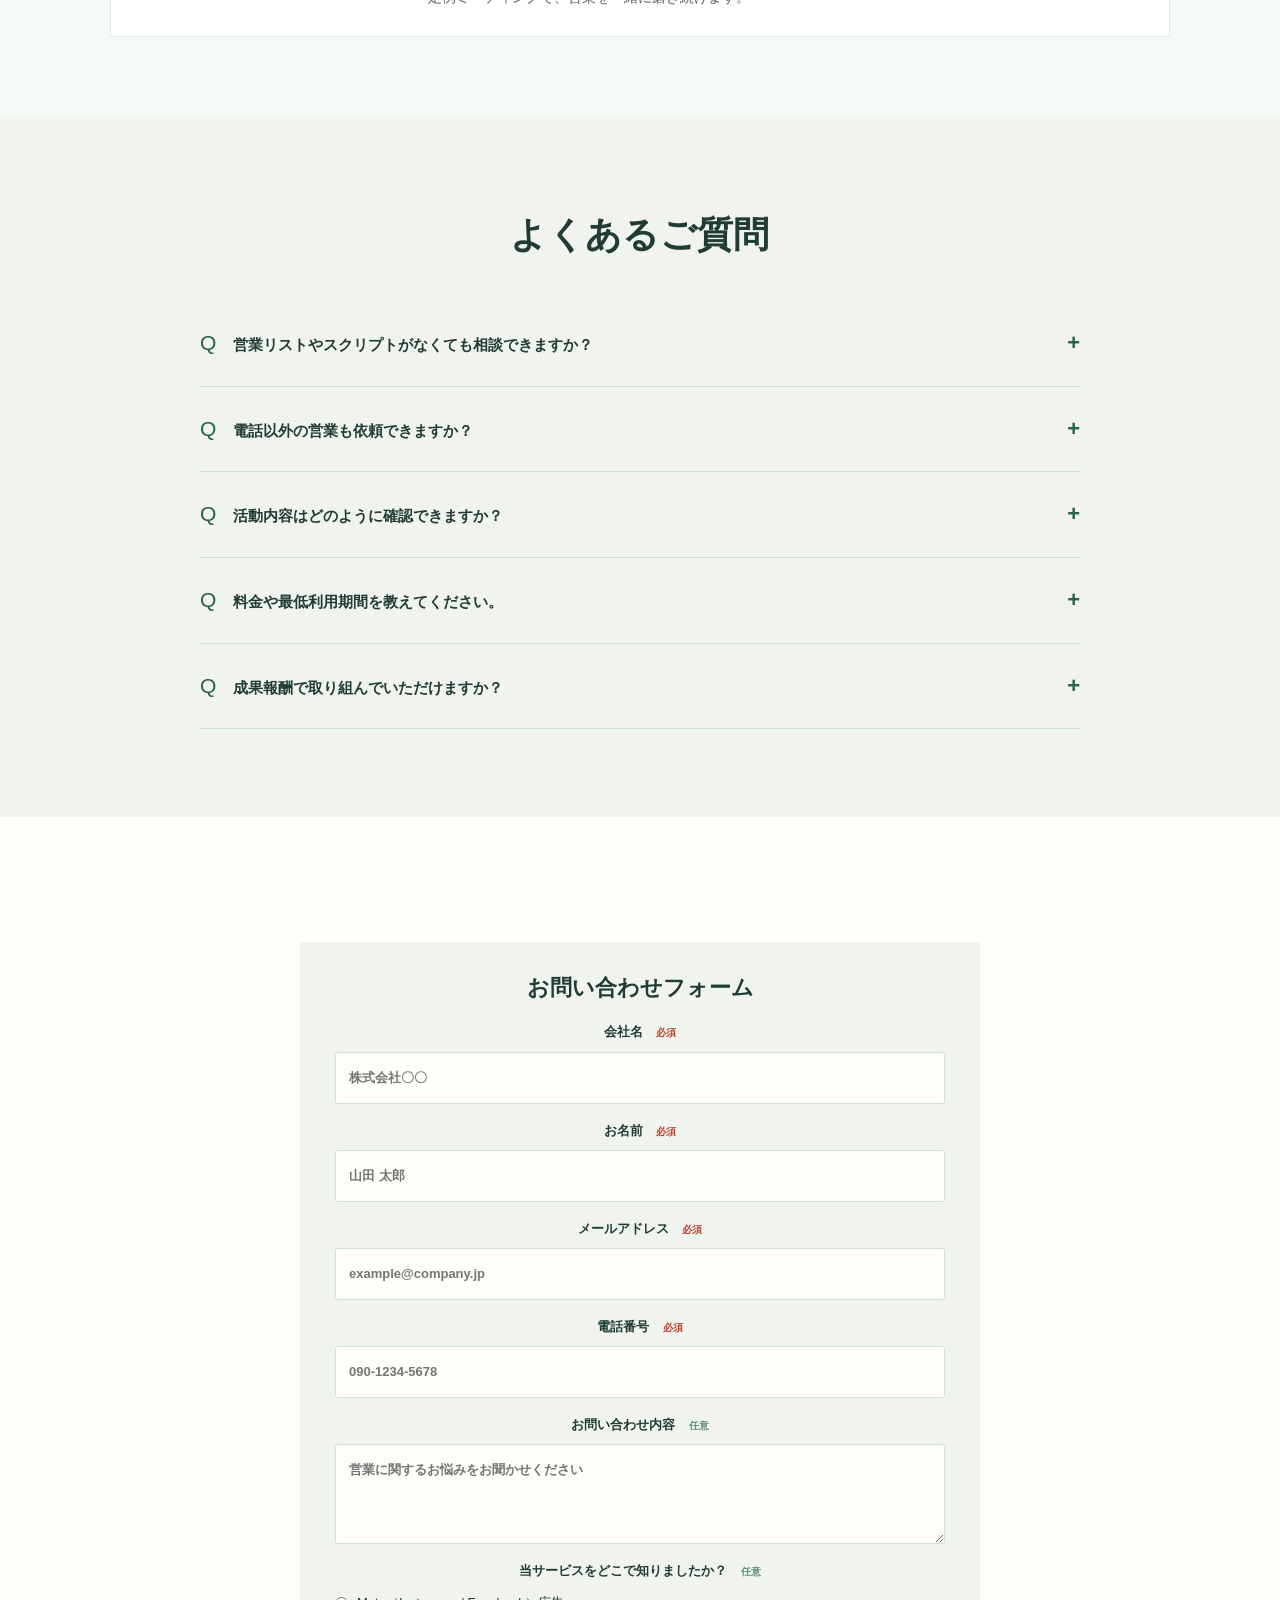
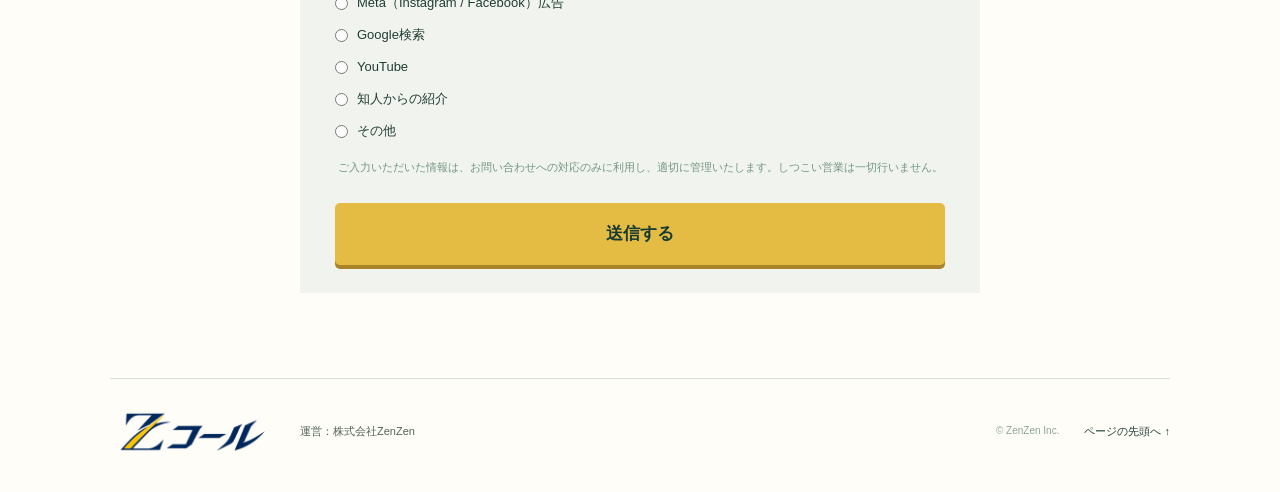
==== commit 796bdf49: "参考デザインに合わせる: 見出しを明朝体(Zen Old Mincho)に・スマホ表示の差分修正" ====
--- a/index.html
+++ b/index.html
@@ -1,5 +1,5 @@
 <!doctype html>
-<html lang="ja"><head><meta charset="utf-8"><meta name="viewport" content="width=device-width,initial-scale=1"><title>Zコール｜キーエンス式営業術で“伸ばす”営業代行</title><meta name="description" content="商談獲得から営業組織構築まで。Zコールは営業戦略、マルチチャネルでのアプローチ、改善提案で貴社の新規開拓を支援します。"><link rel="stylesheet" href="forest-theme/style.css?v=20260924b"><link rel="stylesheet" href="forest-theme/polish.css?v=20260924b"><link rel="stylesheet" href="forest-theme/laurel-refined.css?v=20260924b"><link rel="stylesheet" href="forest-theme/comparison.css?v=20260924b"><link rel="stylesheet" href="forest-theme/overview.css?v=20260924b"><link rel="stylesheet" href="forest-theme/flow.css?v=20260924b"><link rel="stylesheet" href="forest-theme/brand.css?v=20260924b"><link rel="stylesheet" href="forest-theme/palette-only.css?v=20260924b"><link rel="stylesheet" href="brand-y2.css?v=20260924b"><link rel="stylesheet" href="mobile-first-view.css?v=20260924b"><link rel="stylesheet" href="mobile-hero.css?v=20260924b"><link rel="stylesheet" href="members.css?v=20260924b"><link rel="stylesheet" href="cases.css?v=20260924b"><style>header .button.small.header-contact{font-size:17px;font-weight:800;justify-content:center;text-align:center;gap:0;min-width:152px;padding:10px 24px}@media(max-width:640px){header .button.small.header-contact{font-size:15px;min-width:138px;padding:9px 15px}}</style><style>.hero a.button.hero-button,.cta-band a.button{font-weight:900;-webkit-text-stroke:.3px currentColor}</style><style>body .hero a.button.hero-button,body .cta-band a.button{font-size:22px!important;font-weight:900!important;-webkit-text-stroke:.3px currentColor}@media(max-width:640px){body .hero a.button.hero-button{font-size:14px!important}body .cta-band a.button{font-size:20px!important}}</style><style>#main .hero a.button.hero-button{font-size:clamp(6px,2vw,24px)!important;font-weight:900!important}</style><style>#main .hero .hero-description{background:#000!important;color:#fff!important}</style><style>#main .hero .hero-lead{background:#000!important}</style><link rel="stylesheet" href="header-final.css?v=20260924b"><style>#main .hero .hero-description .hero-service-highlight{color:#e8c13c!important;font:inherit;letter-spacing:inherit}</style><style>
+<html lang="ja"><head><meta charset="utf-8"><meta name="viewport" content="width=device-width,initial-scale=1"><title>Zコール｜キーエンス式営業術で“伸ばす”営業代行</title><meta name="description" content="商談獲得から営業組織構築まで。Zコールは営業戦略、マルチチャネルでのアプローチ、改善提案で貴社の新規開拓を支援します。"><link rel="stylesheet" href="forest-theme/style.css?v=20260930a"><link rel="stylesheet" href="forest-theme/polish.css?v=20260930a"><link rel="stylesheet" href="forest-theme/laurel-refined.css?v=20260930a"><link rel="stylesheet" href="forest-theme/comparison.css?v=20260930a"><link rel="stylesheet" href="forest-theme/overview.css?v=20260930a"><link rel="stylesheet" href="forest-theme/flow.css?v=20260930a"><link rel="stylesheet" href="forest-theme/brand.css?v=20260930a"><link rel="stylesheet" href="forest-theme/palette-only.css?v=20260930a"><link rel="stylesheet" href="brand-y2.css?v=20260930a"><link rel="stylesheet" href="mobile-first-view.css?v=20260930a"><link rel="stylesheet" href="members.css?v=20260930a"><link rel="stylesheet" href="cases.css?v=20260930a"><style>header .button.small.header-contact{font-size:17px;font-weight:800;justify-content:center;text-align:center;gap:0;min-width:152px;padding:10px 24px}@media(max-width:640px){header .button.small.header-contact{font-size:15px;min-width:138px;padding:9px 15px}}</style><style>.hero a.button.hero-button,.cta-band a.button{font-weight:900;-webkit-text-stroke:.3px currentColor}</style><style>body .hero a.button.hero-button,body .cta-band a.button{font-size:22px!important;font-weight:900!important;-webkit-text-stroke:.3px currentColor}@media(max-width:640px){body .hero a.button.hero-button{font-size:14px!important}body .cta-band a.button{font-size:20px!important}}</style><style>#main .hero a.button.hero-button{font-size:clamp(6px,2vw,24px)!important;font-weight:900!important}</style><style>#main .hero .hero-description{background:#000!important;color:#fff!important}</style><style>#main .hero .hero-lead{background:#000!important}</style><link rel="stylesheet" href="header-final.css?v=20260930a"><style>#main .hero .hero-description .hero-service-highlight{color:#e8c13c!important;font:inherit;letter-spacing:inherit}</style><link rel="stylesheet" href="mobile-hero.css?v=20260930a"><link rel="stylesheet" href="headline-font.css?v=20260930a"><style>
 .contact-box label span.req{color:#b8412e}
 .contact-box .inq-source{border:0;margin:15px 0 0;padding:0}
 .contact-box .inq-source legend{font-size:13px;font-weight:700;padding:0}
@@ -13,7 +13,7 @@
 .contact-box .inq-done{text-align:center;padding:24px 0 8px}
 .contact-box .inq-done p{margin-top:12px;font-size:14px}
 </style>
-<meta property="og:type" content="website"><meta property="og:locale" content="ja_JP"><meta property="og:title" content="Zコール｜キーエンス式営業術で“伸ばす”営業代行"><meta property="og:description" content="商談獲得から営業組織構築まで。Zコールは営業戦略、マルチチャネルでのアプローチ、改善提案で貴社の新規開拓を支援します。"><meta property="og:url" content="https://zenzen.co.jp/"><meta property="og:image" content="https://zenzen.co.jp/assets/og.jpg"><meta property="og:image:width" content="1200"><meta property="og:image:height" content="630"><meta name="twitter:card" content="summary_large_image"><meta name="twitter:title" content="Zコール｜キーエンス式営業術で“伸ばす”営業代行"><meta name="twitter:image" content="https://zenzen.co.jp/assets/og.jpg"><link rel="stylesheet" href="mobile.css?v=20260924b">
+<meta property="og:type" content="website"><meta property="og:locale" content="ja_JP"><meta property="og:title" content="Zコール｜キーエンス式営業術で“伸ばす”営業代行"><meta property="og:description" content="商談獲得から営業組織構築まで。Zコールは営業戦略、マルチチャネルでのアプローチ、改善提案で貴社の新規開拓を支援します。"><meta property="og:url" content="https://zenzen.co.jp/"><meta property="og:image" content="https://zenzen.co.jp/assets/og.jpg"><meta property="og:image:width" content="1200"><meta property="og:image:height" content="630"><meta name="twitter:card" content="summary_large_image"><meta name="twitter:title" content="Zコール｜キーエンス式営業術で“伸ばす”営業代行"><meta name="twitter:image" content="https://zenzen.co.jp/assets/og.jpg"><link rel="stylesheet" href="mobile.css?v=20260930a">
 </head>
 <body><svg width="0" height="0" aria-hidden="true" focusable="false" style="position:absolute"><defs><filter id="logo-green-key" color-interpolation-filters="sRGB"><feColorMatrix type="matrix" values="1 0 0 0 0  0 1 0 0 0  0 0 1 0 0  4 0 0 0 -1"/></filter></defs></svg><a class="skip" href="#main">本文へ移動</a><header id="site-header"><a class="logo" href="#" aria-label="Zコール トップへ"><span class="header-tagline">テレアポ代行サービス</span><img src="assets/zcall-y2-s.png" alt="Zコール" width="170" height="46"></a><nav aria-label="メインナビゲーション"><a href="#about">サービス</a><a href="#cases">導入実績</a><a href="#flow">導入の流れ</a><a href="#faq">よくある質問</a></nav><a class="button small header-contact" href="#contact">お問い合わせ</a></header>
 <main id="main"><section class="hero"><div class="hero-stage"><div class="hero-copy"><p class="hero-lead"><span class="hero-method">キーエンス式</span><span>営業術</span></p><h1><span class="accent">“伸ばす”</span><br>営業代行<span class="dot">。</span></h1><p class="hero-description"><span><strong class="hero-service-highlight">商談獲得</strong>から<strong class="hero-service-highlight">営業組織構築</strong>まで</span><span>ご支援します</span></p><a class="button hero-button" href="#contact">無料で相談する</a></div><div class="hero-person"><picture><source media="(max-width:640px)" srcset="assets/kaneto-cutout-m.png"><img src="assets/kaneto-cutout.png" alt="兼頭竜矢" fetchpriority="high" decoding="async"></picture></div><div class="hero-profile"><p class="profile-career"><span class="profile-school">大阪大学卒業</span><strong class="profile-achievement"><span>キーエンス</span><span>元トップセールス</span></strong></p><p class="profile-audience"><span>営業系YouTube登録者</span><strong>8.6<span>万人</span></strong></p><p class="profile-name">兼頭竜矢</p><p class="profile-role"><span>株式会社ZenZen</span><span>代表取締役</span></p></div><div class="hero-facts award-badges"><div class="laurel-badge" aria-label="即時対応 最短5日"><img class="laurel-art" src="assets/laurel-forest-gold.svg" alt="" aria-hidden="true"><div class="badge-copy"><span>即時対応</span><p><em>最短</em><strong>5</strong><b>日</b></p></div></div><div class="laurel-badge" aria-label="月額料金10万円から"><img class="laurel-art" src="assets/laurel-forest-gold.svg" alt="" aria-hidden="true"><div class="badge-copy"><span>月額料金</span><p><strong>10</strong><b>万円〜</b></p></div></div><div class="laurel-badge" aria-label="幅広い営業手法 電話・メール・手紙・フォーム"><img class="laurel-art" src="assets/laurel-forest-gold.svg" alt="" aria-hidden="true"><div class="badge-copy"><span class="badge-words">幅広い営業手法</span><p class="badge-channels">電話・メール<br>手紙・フォーム</p></div></div></div></div></section>
--- a/mobile-first-view.css
+++ b/mobile-first-view.css
@@ -1,5 +1,5 @@
 /* Mobile follows the supplied desktop composition proportionally. */
-@media(min-width:641px) and (max-width:1000px){
+@media(max-width:1000px){
 .hero .hero-stage{display:block!important;position:relative!important;top:0.000000vw!important;right:0.000000vw!important;bottom:0.000000vw!important;left:0.000000vw!important;width:76.388889vw!important;height:50.694444vw!important;min-width:0.000000vw!important;min-height:0.000000vw!important;max-width:none!important;max-height:none!important;margin-top:0.000000vw!important;margin-right:11.805556vw!important;margin-bottom:0.000000vw!important;margin-left:11.805556vw!important;padding-top:0.000000vw!important;padding-right:0.000000vw!important;padding-bottom:0.000000vw!important;padding-left:0.000000vw!important;font-size:1.111111vw!important;font-weight:400!important;line-height:2.055556vw!important;letter-spacing:normal!important;white-space:normal!important;text-align:start!important;vertical-align:baseline!important;flex-direction:row!important;flex-shrink:1!important;align-items:normal!important;align-self:auto!important;justify-content:normal!important;grid-template-columns:none!important;grid-template-rows:none!important;grid-column:auto!important;grid-row:auto!important;column-gap:normal!important;row-gap:normal!important;aspect-ratio:auto!important;transform:none!important;border-top-width:0.000000vw!important;border-right-width:0.000000vw!important;border-bottom-width:0.000000vw!important;border-left-width:0.000000vw!important;border-radius:0.000000vw!important}
 .hero .hero-stage > :nth-child(1){display:block!important;position:relative!important;top:0.000000vw!important;right:0.000000vw!important;bottom:0.000000vw!important;left:0.000000vw!important;width:37.500000vw!important;height:32.411042vw!important;min-width:0.000000vw!important;min-height:0.000000vw!important;max-width:none!important;max-height:none!important;margin-top:0.000000vw!important;margin-right:0.000000vw!important;margin-bottom:0.000000vw!important;margin-left:0.000000vw!important;padding-top:2.638889vw!important;padding-right:0.000000vw!important;padding-bottom:0.000000vw!important;padding-left:0.000000vw!important;font-size:1.111111vw!important;font-weight:400!important;line-height:2.055556vw!important;letter-spacing:normal!important;white-space:normal!important;text-align:start!important;vertical-align:baseline!important;flex-direction:row!important;flex-shrink:1!important;align-items:normal!important;align-self:auto!important;justify-content:normal!important;grid-template-columns:none!important;grid-template-rows:none!important;grid-column:auto!important;grid-row:auto!important;column-gap:normal!important;row-gap:normal!important;aspect-ratio:auto!important;transform:none!important;border-top-width:0.000000vw!important;border-right-width:0.000000vw!important;border-bottom-width:0.000000vw!important;border-left-width:0.000000vw!important;border-radius:0.000000vw!important}
 .hero .hero-stage > :nth-child(1) > :nth-child(1){display:block!important;position:static!important;top:auto!important;right:auto!important;bottom:auto!important;left:auto!important;width:19.383681vw!important;height:3.506944vw!important;min-width:0.000000vw!important;min-height:0.000000vw!important;max-width:none!important;max-height:none!important;margin-top:0.000000vw!important;margin-right:0.000000vw!important;margin-bottom:0.833333vw!important;margin-left:0.000000vw!important;padding-top:0.347222vw!important;padding-right:0.972222vw!important;padding-bottom:0.347222vw!important;padding-left:0.972222vw!important;font-size:1.875000vw!important;font-weight:800!important;line-height:2.812500vw!important;letter-spacing:0.075000vw!important;white-space:normal!important;text-align:start!important;vertical-align:baseline!important;flex-direction:row!important;flex-shrink:1!important;align-items:normal!important;align-self:auto!important;justify-content:normal!important;grid-template-columns:none!important;grid-template-rows:none!important;grid-column:auto!important;grid-row:auto!important;column-gap:normal!important;row-gap:normal!important;aspect-ratio:auto!important;transform:none!important;border-top-width:0.000000vw!important;border-right-width:0.000000vw!important;border-bottom-width:0.000000vw!important;border-left-width:0.000000vw!important;border-radius:0.000000vw!important}
@@ -57,7 +57,7 @@
 }
 
 /* Keep the hero label on one line, including iPhone Safari. */
-@media(min-width:641px) and (max-width:1000px){
+@media(max-width:1000px){
   #main .hero .hero-lead{display:inline-flex!important;width:max-content!important;white-space:nowrap!important;flex-wrap:nowrap!important;align-items:center!important;gap:0!important;-webkit-text-size-adjust:100%;text-size-adjust:100%}
   #main .hero .hero-lead>span{white-space:nowrap!important;flex-shrink:0!important}
 }
--- a/headline-font.css
+++ b/headline-font.css
@@ -0,0 +1,3 @@
+@font-face {font-family:"Zen Old Mincho";src:url("[data-uri]") format("truetype");font-style:normal;font-weight:900;font-display:swap;}
+#main .hero .hero-stage h1,
+#main .hero .hero-stage h1 * {font-family:"Zen Old Mincho",serif!important;font-weight:900!important;font-synthesis:none!important;}
--- a/mobile.css
+++ b/mobile.css
@@ -1,8 +1,5 @@
 /* ===== スマホ向け UI/UX 調整（最後に読み込む） ===== */
 @media(max-width:640px){
-  /* 横スクロール列: 指で送りやすく、端で止まる */
-  .member-grid,.case-rail{scroll-snap-type:x mandatory!important;-webkit-overflow-scrolling:touch;scroll-padding-left:6%}
-  .member-card,.result-card{scroll-snap-align:start!important}
   /* フォーム: iOSの自動ズームを防ぐ(16px以上)・タップしやすい高さ */
   .contact-box input,.contact-box textarea{font-size:16px!important;padding:14px!important;border-radius:6px!important}
   .contact-box .inq-radio{min-height:44px;font-size:15px!important;margin-top:2px!important}
@@ -10,8 +7,6 @@
   .contact-box .button.inq-submit{min-height:60px!important;font-size:18px!important}
   .contact-box label{font-size:14px!important}
   .contact-box .inq-source legend{font-size:14px!important}
-  /* FAQ: タップ領域を広く */
-  .faq summary{padding:6px 0;min-height:44px;align-items:center}
   /* 追従ボタン分の余白 */
   body{padding-bottom:76px}
   footer{padding-bottom:20px}
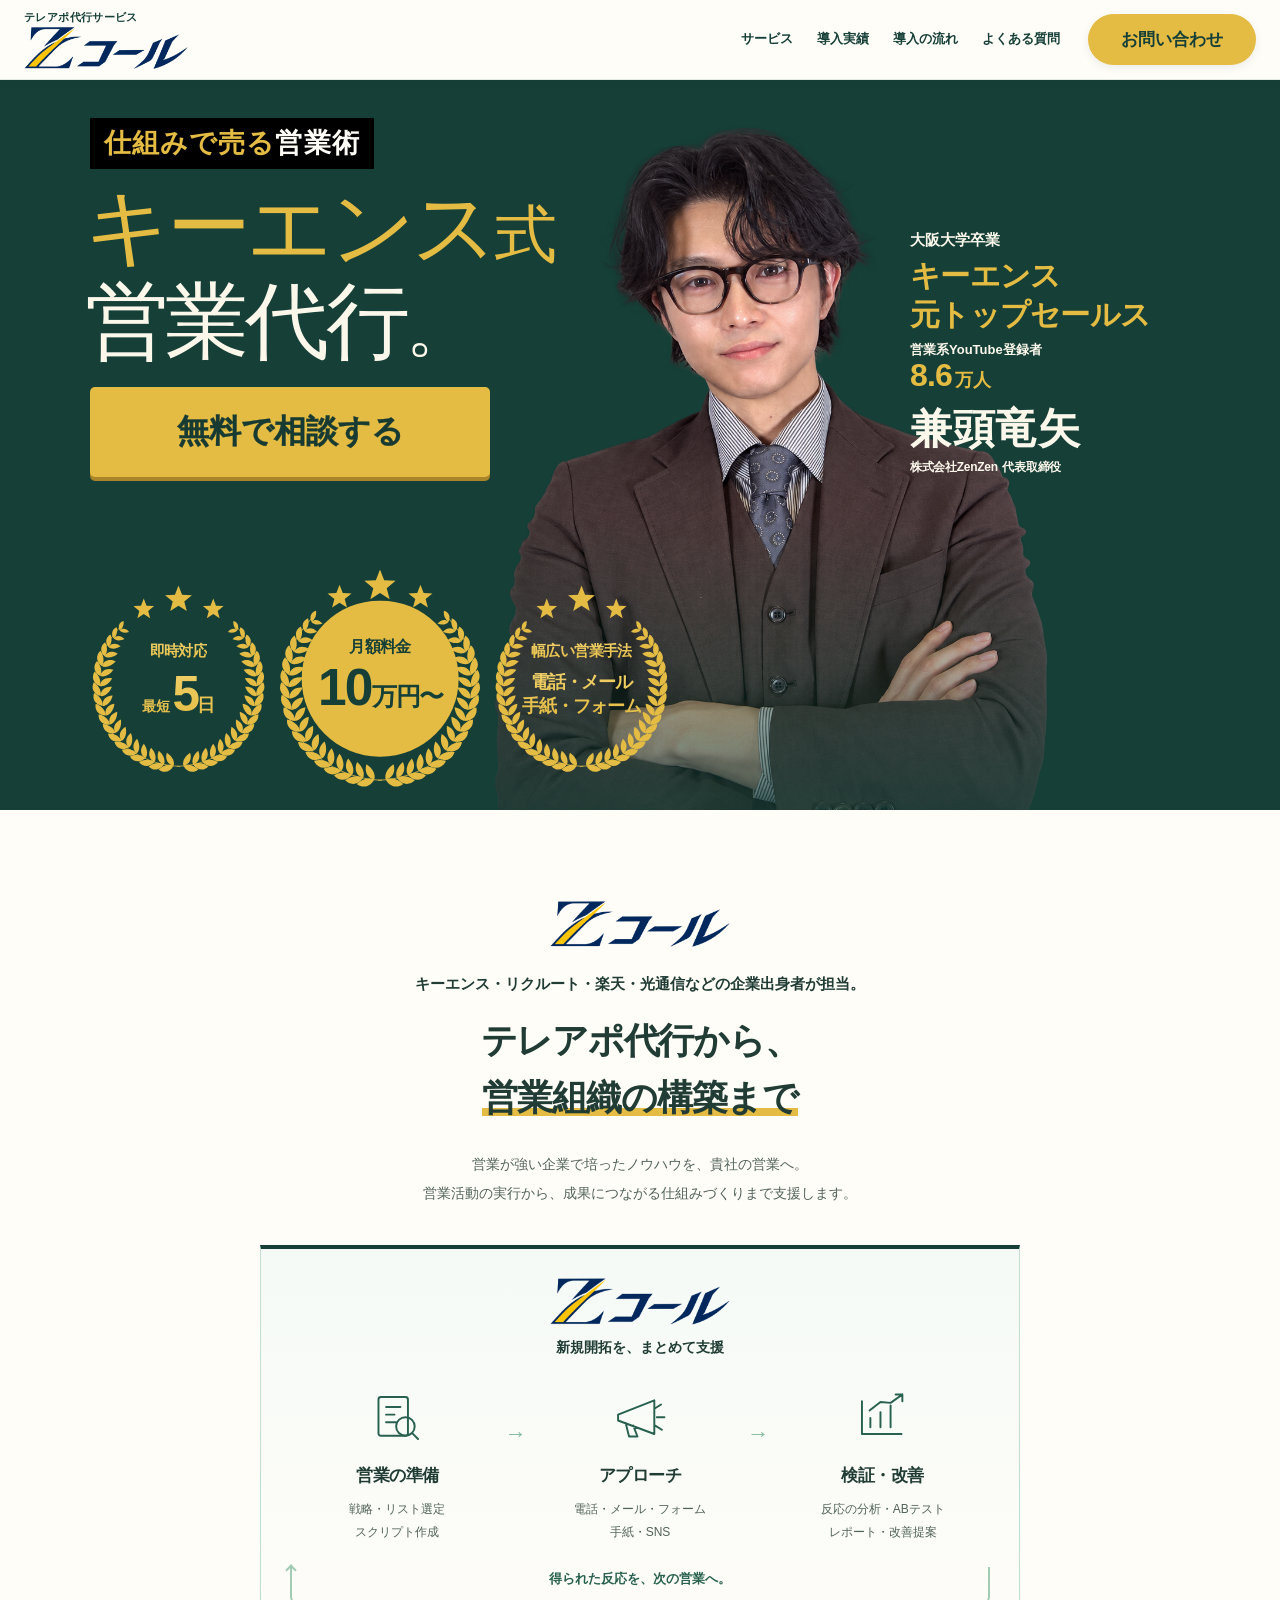
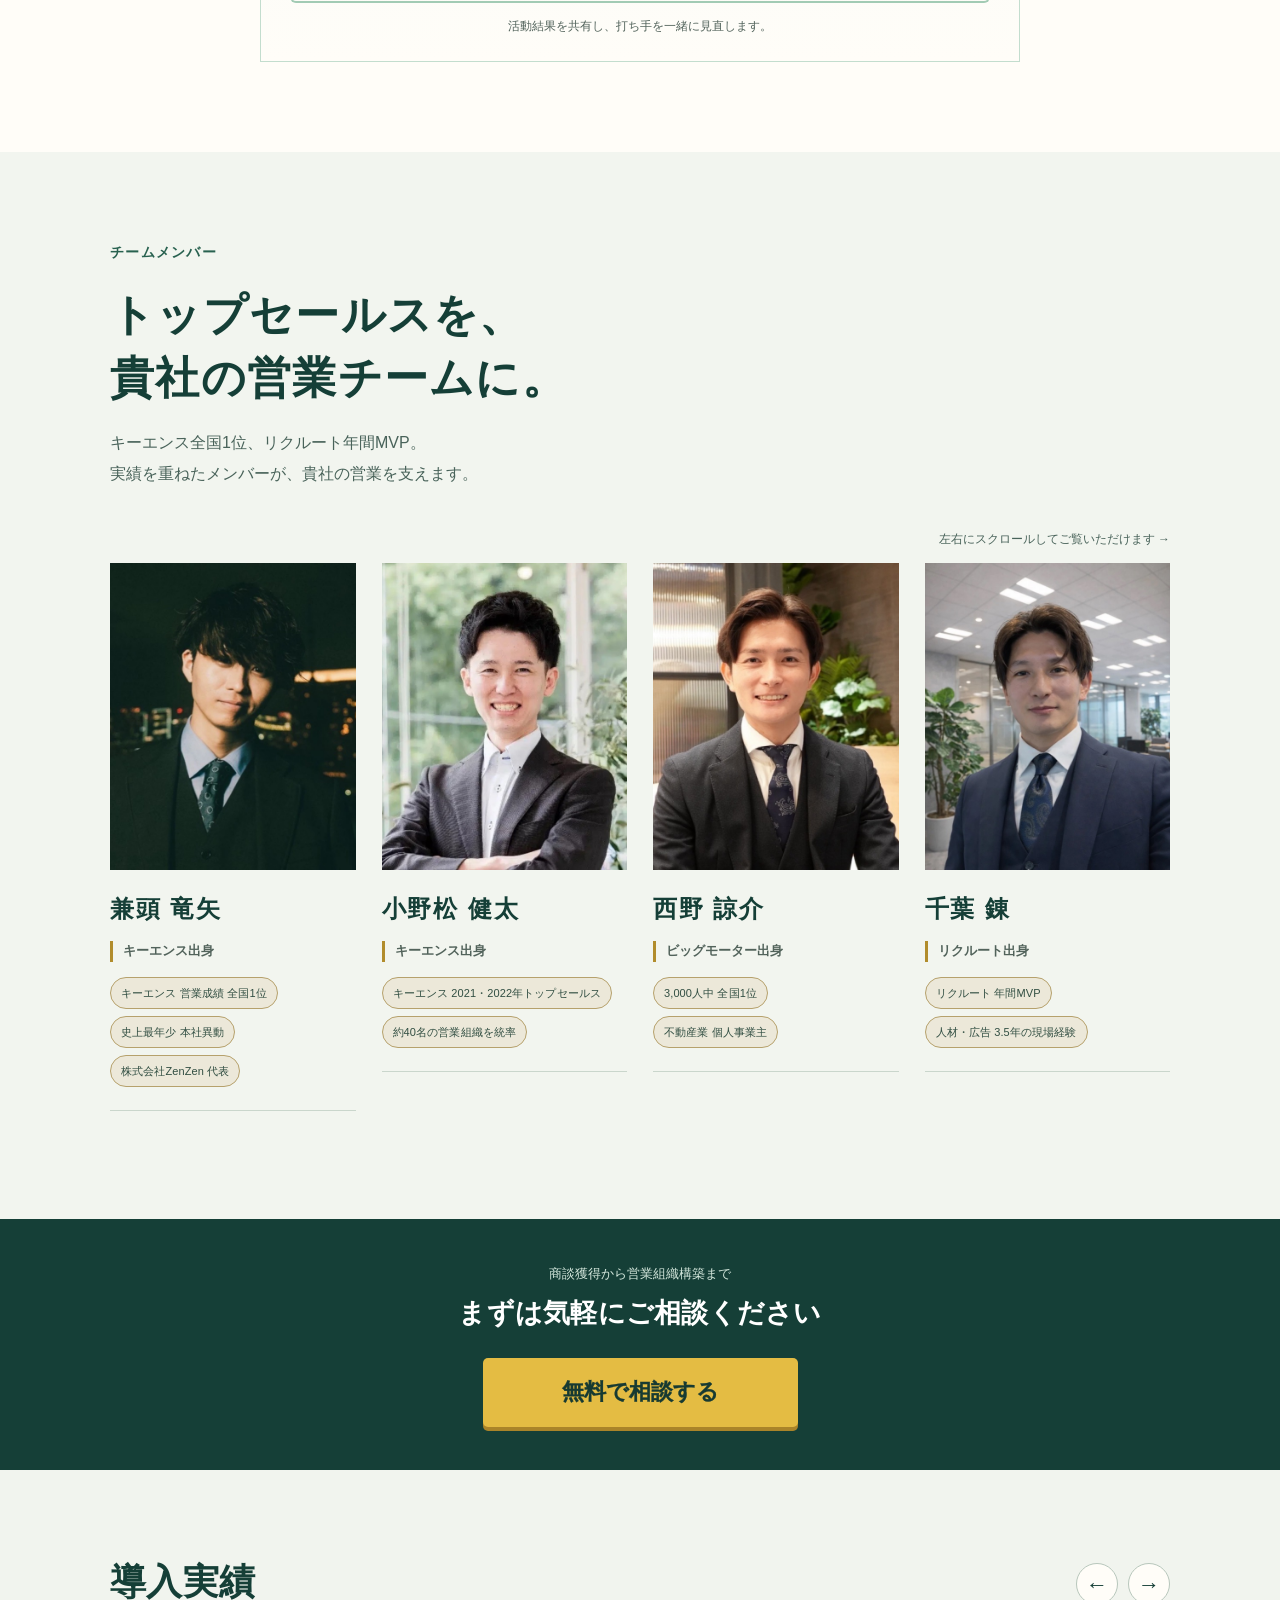
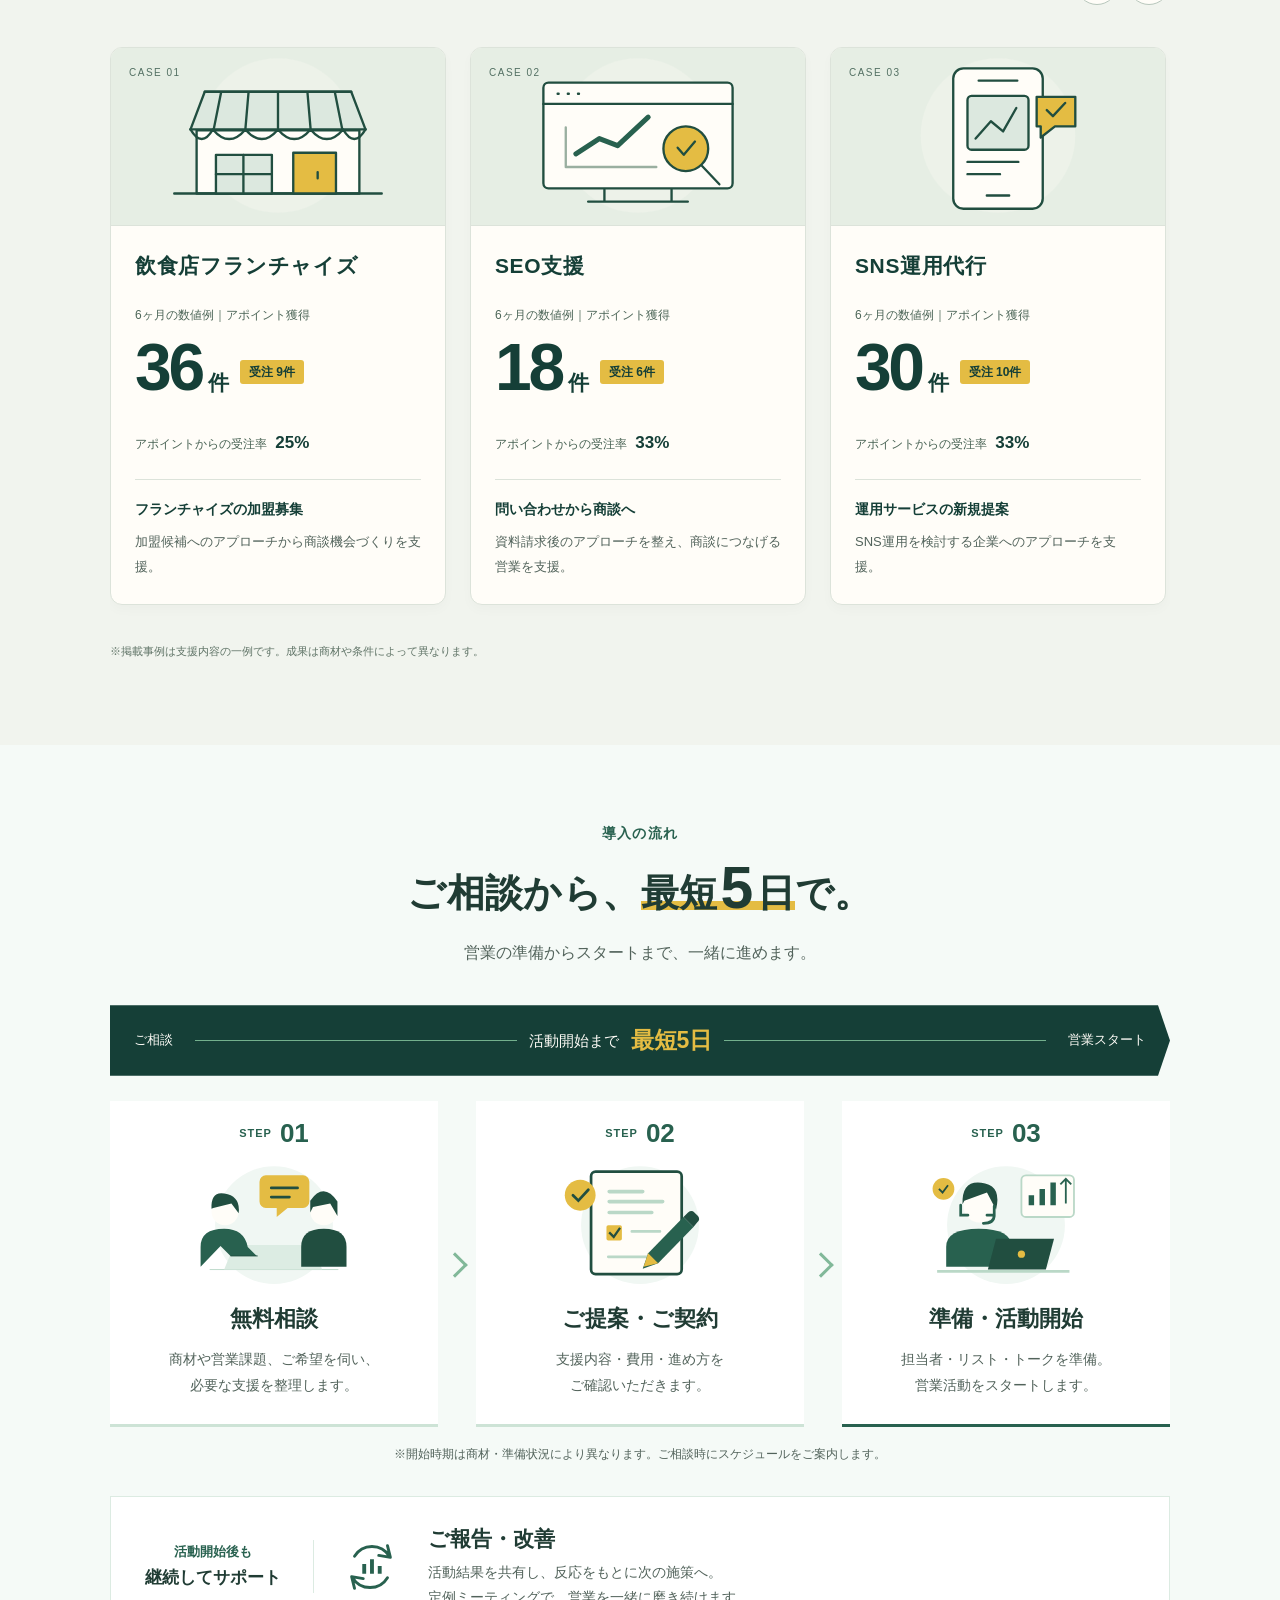
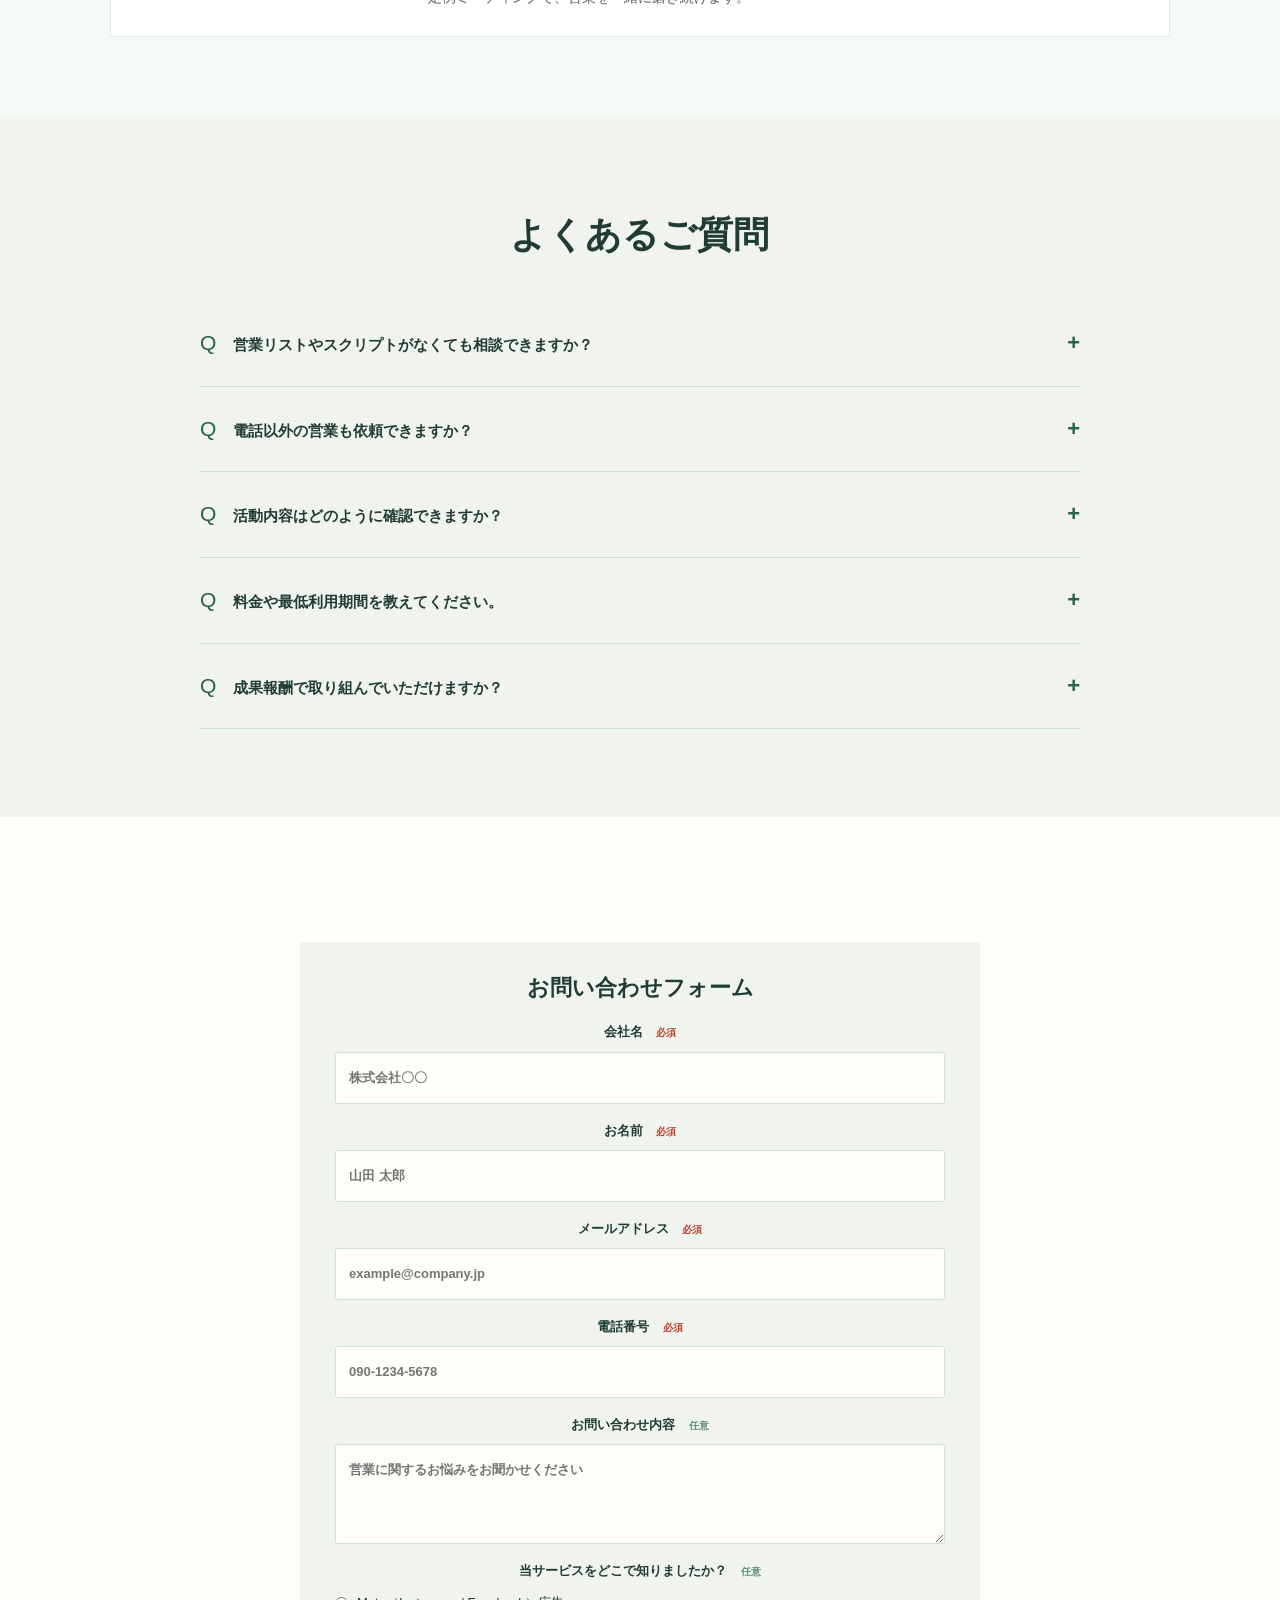
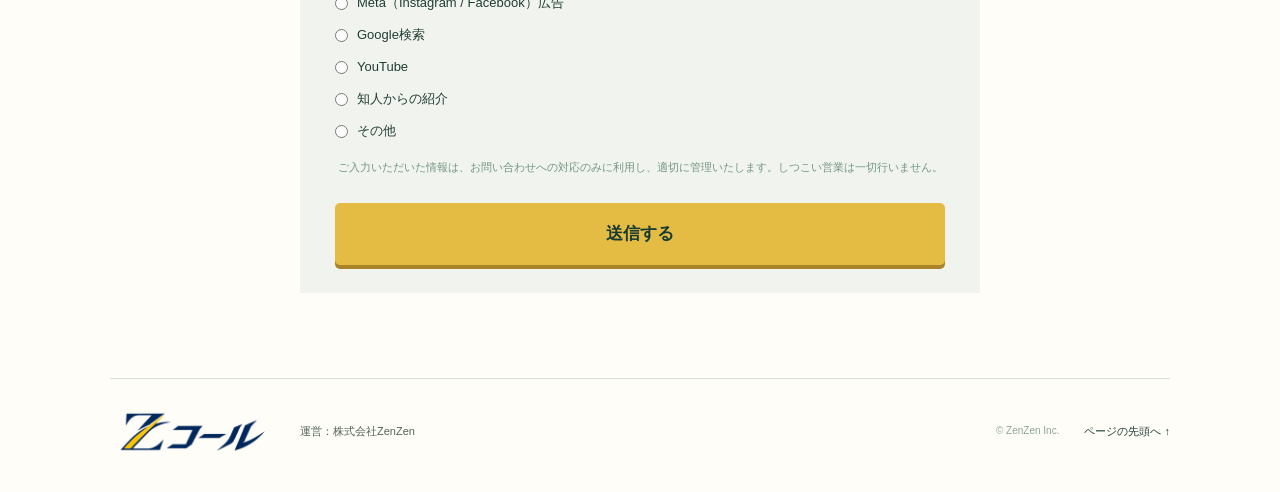
==== commit 569e7c89: "LPデザイン更新: プレビュー最新版(見出し「仕組みで売る キーエンス式営業代行」・ヒーロー調整・OG画像)を反映。フォーム/計測は従来どおり Co-Authored-By: Claude Opus " ====
--- a/index.html
+++ b/index.html
@@ -1,5 +1,5 @@
 <!doctype html>
-<html lang="ja"><head><meta charset="utf-8"><meta name="viewport" content="width=device-width,initial-scale=1"><title>Zコール｜キーエンス式営業術で“伸ばす”営業代行</title><meta name="description" content="商談獲得から営業組織構築まで。Zコールは営業戦略、マルチチャネルでのアプローチ、改善提案で貴社の新規開拓を支援します。"><link rel="stylesheet" href="forest-theme/style.css?v=20260930a"><link rel="stylesheet" href="forest-theme/polish.css?v=20260930a"><link rel="stylesheet" href="forest-theme/laurel-refined.css?v=20260930a"><link rel="stylesheet" href="forest-theme/comparison.css?v=20260930a"><link rel="stylesheet" href="forest-theme/overview.css?v=20260930a"><link rel="stylesheet" href="forest-theme/flow.css?v=20260930a"><link rel="stylesheet" href="forest-theme/brand.css?v=20260930a"><link rel="stylesheet" href="forest-theme/palette-only.css?v=20260930a"><link rel="stylesheet" href="brand-y2.css?v=20260930a"><link rel="stylesheet" href="mobile-first-view.css?v=20260930a"><link rel="stylesheet" href="members.css?v=20260930a"><link rel="stylesheet" href="cases.css?v=20260930a"><style>header .button.small.header-contact{font-size:17px;font-weight:800;justify-content:center;text-align:center;gap:0;min-width:152px;padding:10px 24px}@media(max-width:640px){header .button.small.header-contact{font-size:15px;min-width:138px;padding:9px 15px}}</style><style>.hero a.button.hero-button,.cta-band a.button{font-weight:900;-webkit-text-stroke:.3px currentColor}</style><style>body .hero a.button.hero-button,body .cta-band a.button{font-size:22px!important;font-weight:900!important;-webkit-text-stroke:.3px currentColor}@media(max-width:640px){body .hero a.button.hero-button{font-size:14px!important}body .cta-band a.button{font-size:20px!important}}</style><style>#main .hero a.button.hero-button{font-size:clamp(6px,2vw,24px)!important;font-weight:900!important}</style><style>#main .hero .hero-description{background:#000!important;color:#fff!important}</style><style>#main .hero .hero-lead{background:#000!important}</style><link rel="stylesheet" href="header-final.css?v=20260930a"><style>#main .hero .hero-description .hero-service-highlight{color:#e8c13c!important;font:inherit;letter-spacing:inherit}</style><link rel="stylesheet" href="mobile-hero.css?v=20260930a"><link rel="stylesheet" href="headline-font.css?v=20260930a"><style>
+<html lang="ja"><head><meta charset="utf-8"><meta name="viewport" content="width=device-width,initial-scale=1"><title>Zコール｜仕組みで売る、キーエンス式営業代行</title><meta name="description" content="仕組みで売る営業術。キーエンス式営業代行のZコール。月額10万円〜、電話・メール・手紙・フォームで新規開拓を支援します。"><link rel="stylesheet" href="forest-theme/style.css?v=20260930a"><link rel="stylesheet" href="forest-theme/polish.css?v=20260930a"><link rel="stylesheet" href="forest-theme/laurel-refined.css?v=20260930a"><link rel="stylesheet" href="forest-theme/comparison.css?v=20260930a"><link rel="stylesheet" href="forest-theme/overview.css?v=20260930a"><link rel="stylesheet" href="forest-theme/flow.css?v=20260930a"><link rel="stylesheet" href="forest-theme/brand.css?v=20260930a"><link rel="stylesheet" href="forest-theme/palette-only.css?v=20260930a"><link rel="stylesheet" href="brand-y2.css?v=20260930a"><link rel="stylesheet" href="mobile-first-view.css?v=20260930a"><link rel="stylesheet" href="members.css?v=20260930a"><link rel="stylesheet" href="cases.css?v=20260930a"><style>header .button.small.header-contact{font-size:17px;font-weight:800;justify-content:center;text-align:center;gap:0;min-width:152px;padding:10px 24px}@media(max-width:640px){header .button.small.header-contact{font-size:15px;min-width:138px;padding:9px 15px}}</style><style>.hero a.button.hero-button,.cta-band a.button{font-weight:900;-webkit-text-stroke:.3px currentColor}</style><style>body .hero a.button.hero-button,body .cta-band a.button{font-size:22px!important;font-weight:900!important;-webkit-text-stroke:.3px currentColor}@media(max-width:640px){body .hero a.button.hero-button{font-size:14px!important}body .cta-band a.button{font-size:20px!important}}</style><style>#main .hero a.button.hero-button{font-size:clamp(6px,2vw,24px)!important;font-weight:900!important}</style><style>#main .hero .hero-description{background:#000!important;color:#fff!important}</style><style>#main .hero .hero-lead{background:#000!important}</style><link rel="stylesheet" href="header-final.css?v=20260930a"><style>#main .hero .hero-description .hero-service-highlight{color:#e8c13c!important;font:inherit;letter-spacing:inherit}</style><link rel="stylesheet" href="mobile-hero.css?v=20260930a"><link rel="stylesheet" href="headline-font.css?v=20260930a"><style>
 .contact-box label span.req{color:#b8412e}
 .contact-box .inq-source{border:0;margin:15px 0 0;padding:0}
 .contact-box .inq-source legend{font-size:13px;font-weight:700;padding:0}
@@ -13,10 +13,11 @@
 .contact-box .inq-done{text-align:center;padding:24px 0 8px}
 .contact-box .inq-done p{margin-top:12px;font-size:14px}
 </style>
-<meta property="og:type" content="website"><meta property="og:locale" content="ja_JP"><meta property="og:title" content="Zコール｜キーエンス式営業術で“伸ばす”営業代行"><meta property="og:description" content="商談獲得から営業組織構築まで。Zコールは営業戦略、マルチチャネルでのアプローチ、改善提案で貴社の新規開拓を支援します。"><meta property="og:url" content="https://zenzen.co.jp/"><meta property="og:image" content="https://zenzen.co.jp/assets/og.jpg"><meta property="og:image:width" content="1200"><meta property="og:image:height" content="630"><meta name="twitter:card" content="summary_large_image"><meta name="twitter:title" content="Zコール｜キーエンス式営業術で“伸ばす”営業代行"><meta name="twitter:image" content="https://zenzen.co.jp/assets/og.jpg"><link rel="stylesheet" href="mobile.css?v=20260930a">
+<meta property="og:type" content="website"><meta property="og:locale" content="ja_JP"><meta property="og:title" content="Zコール｜仕組みで売る、キーエンス式営業代行"><meta property="og:description" content="仕組みで売る営業術。キーエンス式営業代行のZコール。月額10万円〜、電話・メール・手紙・フォームで新規開拓を支援します。"><meta property="og:url" content="https://zenzen.co.jp/"><meta property="og:image" content="https://zenzen.co.jp/assets/og-x-final-20261001.jpg"><meta property="og:image:width" content="1200"><meta property="og:image:height" content="630"><meta name="twitter:card" content="summary_large_image"><meta name="twitter:title" content="Zコール｜仕組みで売る、キーエンス式営業代行"><meta name="twitter:image" content="https://zenzen.co.jp/assets/og-x-final-20261001.jpg"><link rel="stylesheet" href="mobile.css?v=20260930a">
+<link rel="stylesheet" href="hero-final.css?v=20261002-heading-up">
 </head>
 <body><svg width="0" height="0" aria-hidden="true" focusable="false" style="position:absolute"><defs><filter id="logo-green-key" color-interpolation-filters="sRGB"><feColorMatrix type="matrix" values="1 0 0 0 0  0 1 0 0 0  0 0 1 0 0  4 0 0 0 -1"/></filter></defs></svg><a class="skip" href="#main">本文へ移動</a><header id="site-header"><a class="logo" href="#" aria-label="Zコール トップへ"><span class="header-tagline">テレアポ代行サービス</span><img src="assets/zcall-y2-s.png" alt="Zコール" width="170" height="46"></a><nav aria-label="メインナビゲーション"><a href="#about">サービス</a><a href="#cases">導入実績</a><a href="#flow">導入の流れ</a><a href="#faq">よくある質問</a></nav><a class="button small header-contact" href="#contact">お問い合わせ</a></header>
-<main id="main"><section class="hero"><div class="hero-stage"><div class="hero-copy"><p class="hero-lead"><span class="hero-method">キーエンス式</span><span>営業術</span></p><h1><span class="accent">“伸ばす”</span><br>営業代行<span class="dot">。</span></h1><p class="hero-description"><span><strong class="hero-service-highlight">商談獲得</strong>から<strong class="hero-service-highlight">営業組織構築</strong>まで</span><span>ご支援します</span></p><a class="button hero-button" href="#contact">無料で相談する</a></div><div class="hero-person"><picture><source media="(max-width:640px)" srcset="assets/kaneto-cutout-m.png"><img src="assets/kaneto-cutout.png" alt="兼頭竜矢" fetchpriority="high" decoding="async"></picture></div><div class="hero-profile"><p class="profile-career"><span class="profile-school">大阪大学卒業</span><strong class="profile-achievement"><span>キーエンス</span><span>元トップセールス</span></strong></p><p class="profile-audience"><span>営業系YouTube登録者</span><strong>8.6<span>万人</span></strong></p><p class="profile-name">兼頭竜矢</p><p class="profile-role"><span>株式会社ZenZen</span><span>代表取締役</span></p></div><div class="hero-facts award-badges"><div class="laurel-badge" aria-label="即時対応 最短5日"><img class="laurel-art" src="assets/laurel-forest-gold.svg" alt="" aria-hidden="true"><div class="badge-copy"><span>即時対応</span><p><em>最短</em><strong>5</strong><b>日</b></p></div></div><div class="laurel-badge" aria-label="月額料金10万円から"><img class="laurel-art" src="assets/laurel-forest-gold.svg" alt="" aria-hidden="true"><div class="badge-copy"><span>月額料金</span><p><strong>10</strong><b>万円〜</b></p></div></div><div class="laurel-badge" aria-label="幅広い営業手法 電話・メール・手紙・フォーム"><img class="laurel-art" src="assets/laurel-forest-gold.svg" alt="" aria-hidden="true"><div class="badge-copy"><span class="badge-words">幅広い営業手法</span><p class="badge-channels">電話・メール<br>手紙・フォーム</p></div></div></div></div></section>
+<main id="main"><section class="hero"><div class="hero-stage"><div class="hero-copy"><p class="hero-lead"><span class="hero-method">仕組みで売る</span><span>営業術</span></p><h1><span class="accent">キーエンス<span class="method-suffix">式</span></span><br>営業代行<span class="dot">。</span></h1><a class="button hero-button" href="#contact">無料で相談する</a></div><div class="hero-person"><picture><source media="(max-width:640px)" srcset="assets/kaneto-cutout-m.png"><img src="assets/kaneto-cutout.png" alt="兼頭竜矢" fetchpriority="high" decoding="async"></picture></div><div class="hero-profile"><p class="profile-career"><span class="profile-school">大阪大学卒業</span><strong class="profile-achievement"><span>キーエンス</span><span>元トップセールス</span></strong></p><p class="profile-audience"><span>営業系YouTube登録者</span><strong>8.6<span>万人</span></strong></p><p class="profile-name">兼頭竜矢</p><p class="profile-role"><span>株式会社ZenZen</span><span>代表取締役</span></p></div><div class="hero-facts award-badges"><div class="laurel-badge" aria-label="即時対応 最短5日"><img class="laurel-art" src="assets/laurel-forest-gold.svg" alt="" aria-hidden="true"><div class="badge-copy"><span>即時対応</span><p><em>最短</em><strong>5</strong><b>日</b></p></div></div><div class="laurel-badge" aria-label="月額料金10万円から"><img class="laurel-art" src="assets/laurel-forest-gold.svg" alt="" aria-hidden="true"><div class="badge-copy"><span>月額料金</span><p><strong>10</strong><b>万円〜</b></p></div></div><div class="laurel-badge" aria-label="幅広い営業手法 電話・メール・手紙・フォーム"><img class="laurel-art" src="assets/laurel-forest-gold.svg" alt="" aria-hidden="true"><div class="badge-copy"><span class="badge-words">幅広い営業手法</span><p class="badge-channels">電話・メール<br>手紙・フォーム</p></div></div></div></div></section>
 <section class="overview-v2 section wrap" id="about" aria-labelledby="overview-title">
 <div class="overview-intro"><p class="section-label"><img class="overview-logo" src="assets/zcall-y2-s.png" alt="Zコール" width="180" height="48"></p><p class="overview-kicker"><span class="overview-phrase">キーエンス・リクルート・楽天・光通信</span><span class="overview-phrase">などの企業出身者が担当。</span></p><h2 id="overview-title">テレアポ代行から、<br><span>営業組織の構築まで</span></h2><p class="overview-description"><span class="overview-phrase">営業が強い企業で培ったノウハウを、</span><span class="overview-phrase">貴社の営業へ。</span><br><span class="overview-phrase">営業活動の実行から、</span><span class="overview-phrase">成果につながる仕組みづくりまで</span><span class="overview-phrase">支援します。</span></p></div>
 <div class="overview-map" aria-label="Zコールがまとめて支援する範囲"><div class="overview-map-head"><img class="overview-logo" src="assets/zcall-y2-s.png" alt="Zコール" width="180" height="48"><p>新規開拓を、まとめて支援</p></div><ol class="overview-steps"><li class="overview-step"><svg viewBox="0 0 76 68" aria-hidden="true" fill="none" stroke="currentColor" stroke-width="2.3" stroke-linecap="round" stroke-linejoin="round"><rect x="16" y="9" width="35" height="46" rx="3"/><path d="M25 21h17M25 30h10M25 39h12"/><circle cx="48" cy="44" r="11"/><path d="m56 52 7 7"/></svg><h3>営業の準備</h3><p>戦略・リスト選定<br>スクリプト作成</p></li><li class="overview-step"><svg viewBox="0 0 76 68" aria-hidden="true" fill="none" stroke="currentColor" stroke-width="2.3" stroke-linecap="round" stroke-linejoin="round"><path d="m12 30 43-17v40L12 37zM21 40l4 16h10l-5-13M55 23l8-5M58 33h9M56 43l8 5"/></svg><h3>アプローチ</h3><p>電話・メール・フォーム<br>手紙・SNS</p></li><li class="overview-step"><svg viewBox="0 0 76 68" aria-hidden="true" fill="none" stroke="currentColor" stroke-width="2.3" stroke-linecap="round" stroke-linejoin="round"><path d="M13 53V14M13 53h47M23 45V34M35 45V27M47 45V19M22 25l13-10 12 1 14-10M53 6h8v8"/></svg><h3>検証・改善</h3><p>反応の分析・ABテスト<br>レポート・改善提案</p></li></ol><div class="overview-loop"><span aria-hidden="true">↶</span><p>得られた反応を、次の営業へ。</p><span aria-hidden="true">↵</span></div><p class="overview-map-note">活動結果を共有し、打ち手を一緒に見直します。</p></div>
--- a/hero-final.css
+++ b/hero-final.css
@@ -0,0 +1,110 @@
+
+#main .hero .hero-stage h1,#main .hero .hero-stage h1 *{font-family:"Hiragino Kaku Gothic ProN","Yu Gothic",sans-serif!important;font-weight:900!important}
+#main .hero .hero-stage h1 .method-suffix{font-size:.75em!important;vertical-align:baseline!important}
+#main .hero .hero-stage .hero-button{width:400px!important;height:90px!important;min-height:90px!important;font-size:32px!important;margin-top:18px!important}
+#main .hero .hero-stage .hero-facts.award-badges{grid-template-columns:1fr 1.165fr 1fr!important;align-items:center!important}
+#main .hero .hero-stage .laurel-badge:nth-child(2):before{content:"";position:absolute;left:50%;top:23%;width:71%;aspect-ratio:1;border-radius:50%;transform:translateX(-50%);background:#e4bc43}
+#main .hero .hero-stage .laurel-badge:nth-child(2) .badge-copy{inset:36% 6% auto!important;color:#153f37!important}
+#main .hero .hero-stage .laurel-badge:nth-child(2) .badge-copy *{color:#153f37!important}
+#main .hero .hero-stage .laurel-badge:nth-child(2) .badge-copy>span{font-size:clamp(12px,8cqw,17px)!important;line-height:1.4!important}
+#main .hero .hero-stage .laurel-badge:nth-child(2) .badge-copy p{display:flex!important;align-items:baseline!important;justify-content:center!important;gap:1px!important;margin-top:4px!important}
+#main .hero .hero-stage .laurel-badge:nth-child(2) .badge-copy strong{font-family:Arial,sans-serif!important;font-size:25cqw!important;line-height:1!important;letter-spacing:-.04em!important}
+#main .hero .hero-stage .laurel-badge:nth-child(2) .badge-copy b{font-size:12cqw!important;letter-spacing:-.07em!important;line-height:1!important}
+@media(min-width:641px) and (max-width:1000px){#main .hero .hero-stage .hero-button{width:32vw!important;height:7vw!important;min-height:7vw!important;font-size:2.6vw!important;margin-top:1.5vw!important}}
+@media(max-width:640px){
+#main .hero .hero-stage h1{font-size:clamp(30px,8vw,45px)!important}
+#main .hero .hero-stage .hero-facts.award-badges{top:386px!important;align-items:center!important}
+#main .hero .hero-stage .laurel-badge{height:auto!important;aspect-ratio:326/344!important;container-type:inline-size!important}
+#main .hero .hero-stage .laurel-art{height:auto!important;aspect-ratio:326/344!important;object-fit:contain!important}
+#main .hero .hero-stage .badge-copy{inset:29% 0 0!important}
+#main .hero .hero-stage .badge-copy>span{font-size:9cqw!important}
+#main .hero .hero-stage .badge-copy strong{font-size:30cqw!important}
+#main .hero .hero-stage .badge-copy em{font-size:8cqw!important}
+#main .hero .hero-stage .badge-copy b{font-size:11cqw!important}
+#main .hero .hero-stage .badge-copy .badge-channels{font-size:9cqw!important}
+#main .hero .hero-stage .laurel-badge:nth-child(2) .badge-copy>span{font-size:9cqw!important}
+#main .hero .hero-stage a.button.hero-button{width:calc(100% - 40px)!important;height:72px!important;min-height:72px!important;bottom:18px!important;font-size:27px!important;margin-top:0!important}
+}
+#main .hero .hero-stage .laurel-badge:nth-child(2) .badge-copy{z-index:2!important}
+#main .hero .hero-stage a.button.hero-button{font-size:32px!important}
+@media(max-width:640px){#main .hero .hero-stage a.button.hero-button{font-size:27px!important}}
+#main .hero .hero-stage .laurel-badge:nth-child(2) .badge-copy *{background-image:none!important;-webkit-text-fill-color:#153f37!important;text-shadow:none!important}
+
+/* Center the price medallion within the complete laurel artwork. */
+#main .hero .hero-stage .laurel-badge:nth-child(2):before{top:50%!important;width:76%!important;transform:translate(-50%,-50%)!important}
+#main .hero .hero-stage .laurel-badge:nth-child(2) .badge-copy{inset:30% 6% auto!important}
+
+/* Keep mobile proof points above the lower in-app browser/post panel. */
+@media(max-width:640px){
+ #main .hero .hero-stage{height:calc(430px + (100vw - 34px) * .389)!important}
+ #main .hero .hero-stage .hero-profile{top:158px!important}
+ #main .hero .hero-stage .hero-person{height:310px!important}
+ #main .hero .hero-stage .hero-facts.award-badges{top:320px!important}
+}
+
+/* Separate the mobile credentials from the name beside the portrait. */
+@media(max-width:640px){
+ #main .hero .hero-stage .hero-profile{top:184px!important;width:calc(100% - 40px)!important}
+ #main .hero .hero-stage .profile-school{font-size:12px!important;margin-bottom:5px!important}
+ #main .hero .hero-stage .profile-audience{margin-top:9px!important}
+ #main .hero .hero-stage .profile-audience>span{font-size:11px!important;line-height:1.3!important}
+ #main .hero .hero-stage .profile-name{position:absolute!important;right:0!important;top:76px!important;width:115px!important;font-size:23px!important;margin:0!important;text-shadow:0 1px 5px #153f37!important}
+ #main .hero .hero-stage .profile-role{position:absolute!important;right:0!important;top:109px!important;width:115px!important;font-size:9px!important;text-shadow:0 1px 4px #153f37!important}
+}
+
+@media(max-width:640px){
+ #main .hero .hero-stage h1{font-size:clamp(33px,8.8vw,49.5px)!important}
+ #main .hero .hero-stage .profile-name,
+ #main .hero .hero-stage .profile-role{right:-12px!important;width:100px!important}
+}
+
+@font-face{font-family:"ZCall Shippori";font-style:normal;font-weight:800;font-display:swap;src:url("assets/shippori-mincho-b1-headline.woff2")}
+#main .hero .hero-stage h1,#main .hero .hero-stage h1 *{font-family:"ZCall Shippori",serif!important;font-weight:800!important}
+
+#main .hero .hero-stage .hero-lead,#main .hero .hero-stage .hero-lead *{font-family:"ZCall Shippori",serif!important;font-weight:800!important}
+
+/* Preserve the approved 319px mobile composition proportionally across phone widths. */
+@media(max-width:640px){
+#main .hero .hero-stage{height:169.905956vw!important}
+#main .hero .hero-stage .hero-lead{top:11.285266vw!important;left:6.269592vw!important;font-size:4.702194vw!important;padding:1.880878vw 3.134796vw!important}
+#main .hero .hero-stage h1{top:23.824451vw!important;left:5.642633vw!important;font-size:10.344828vw!important}
+#main .hero .hero-stage .hero-person{top:11.912226vw!important;right:-26.959248vw!important;width:92.476489vw!important;height:97.178683vw!important}
+#main .hero .hero-stage .hero-profile{top:57.680251vw!important;left:6.269592vw!important;width:87.460815vw!important}
+#main .hero .hero-stage .profile-school{font-size:3.761755vw!important;margin-bottom:1.567398vw!important}
+#main .hero .hero-stage .profile-achievement{font-size:5.329154vw!important}
+#main .hero .hero-stage .profile-audience{margin-top:2.821317vw!important}
+#main .hero .hero-stage .profile-audience>span{font-size:3.448276vw!important}
+#main .hero .hero-stage .profile-audience>strong{font-size:7.210031vw!important}
+#main .hero .hero-stage .profile-audience>strong>span{font-size:4.075235vw!important}
+#main .hero .hero-stage .profile-name{right:0.000000vw!important;top:23.824451vw!important;width:36.050157vw!important;font-size:7.210031vw!important}
+#main .hero .hero-stage .profile-role{right:0.000000vw!important;top:34.169279vw!important;width:36.050157vw!important;font-size:2.821317vw!important}
+#main .hero .hero-stage .hero-facts.award-badges{top:100.313480vw!important;left:3.761755vw!important;width:92.476489vw!important;gap:1.567398vw!important}
+#main .hero .hero-stage a.button.hero-button{left:6.269592vw!important;width:87.460815vw!important;bottom:5.642633vw!important;height:22.570533vw!important;min-height:22.570533vw!important;font-size:8.463950vw!important}
+}
+
+/* Compact mobile hero: keep all three laurels above the X overlay in the reference viewport. */
+@media(max-width:640px){
+ #main .hero .hero-stage{height:135vw!important}
+ #main .hero .hero-stage .hero-lead{top:4vw!important;font-size:4.2vw!important;padding:1.2vw 2.5vw!important}
+ #main .hero .hero-stage h1{top:16vw!important;font-size:9.6vw!important}
+ #main .hero .hero-stage .hero-person{top:7vw!important;right:-24vw!important;width:87vw!important;height:67vw!important}
+ #main .hero .hero-stage .hero-profile{top:40vw!important}
+ #main .hero .hero-stage .profile-school{font-size:3.3vw!important;margin-bottom:1vw!important}
+ #main .hero .hero-stage .profile-achievement{font-size:4.5vw!important}
+ #main .hero .hero-stage .profile-audience{margin-top:2vw!important}
+ #main .hero .hero-stage .profile-audience>span{font-size:2.8vw!important}
+ #main .hero .hero-stage .profile-audience>strong{font-size:6vw!important}
+ #main .hero .hero-stage .profile-audience>strong>span{font-size:3.5vw!important}
+ #main .hero .hero-stage .profile-name{top:12vw!important;right:-3vw!important;width:32vw!important;font-size:6.5vw!important}
+ #main .hero .hero-stage .profile-role{top:21vw!important;right:-3vw!important;width:32vw!important;font-size:2.5vw!important}
+ #main .hero .hero-stage .hero-facts.award-badges{top:69vw!important}
+ #main .hero .hero-stage a.button.hero-button{height:17vw!important;min-height:17vw!important;font-size:7vw!important;bottom:5vw!important}
+}
+
+/* Add breathing room under the mobile headline without moving the laurels. */
+@media(max-width:640px){
+ #main .hero .hero-stage .profile-career,
+ #main .hero .hero-stage .profile-audience{position:relative!important;top:3vw!important}
+}
+
+@media(max-width:640px){#main .hero .hero-stage h1{top:13vw!important}}
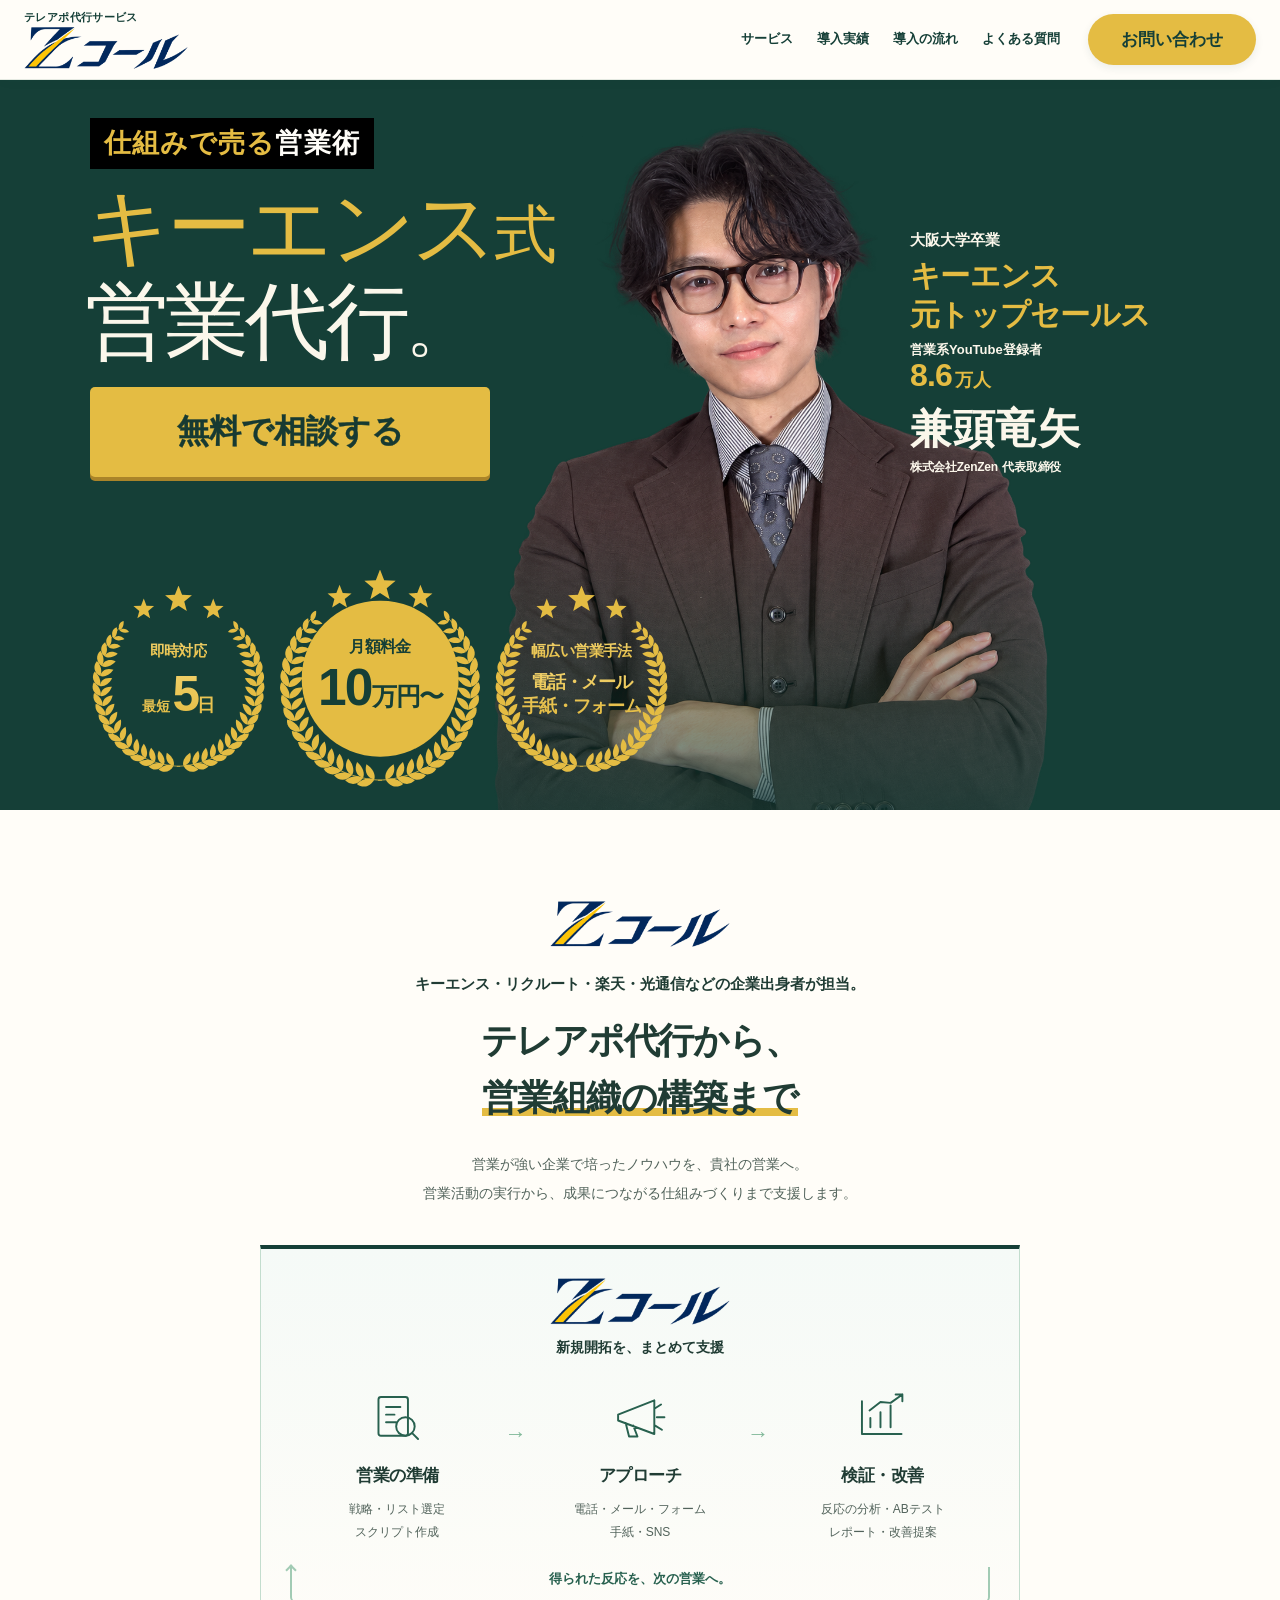
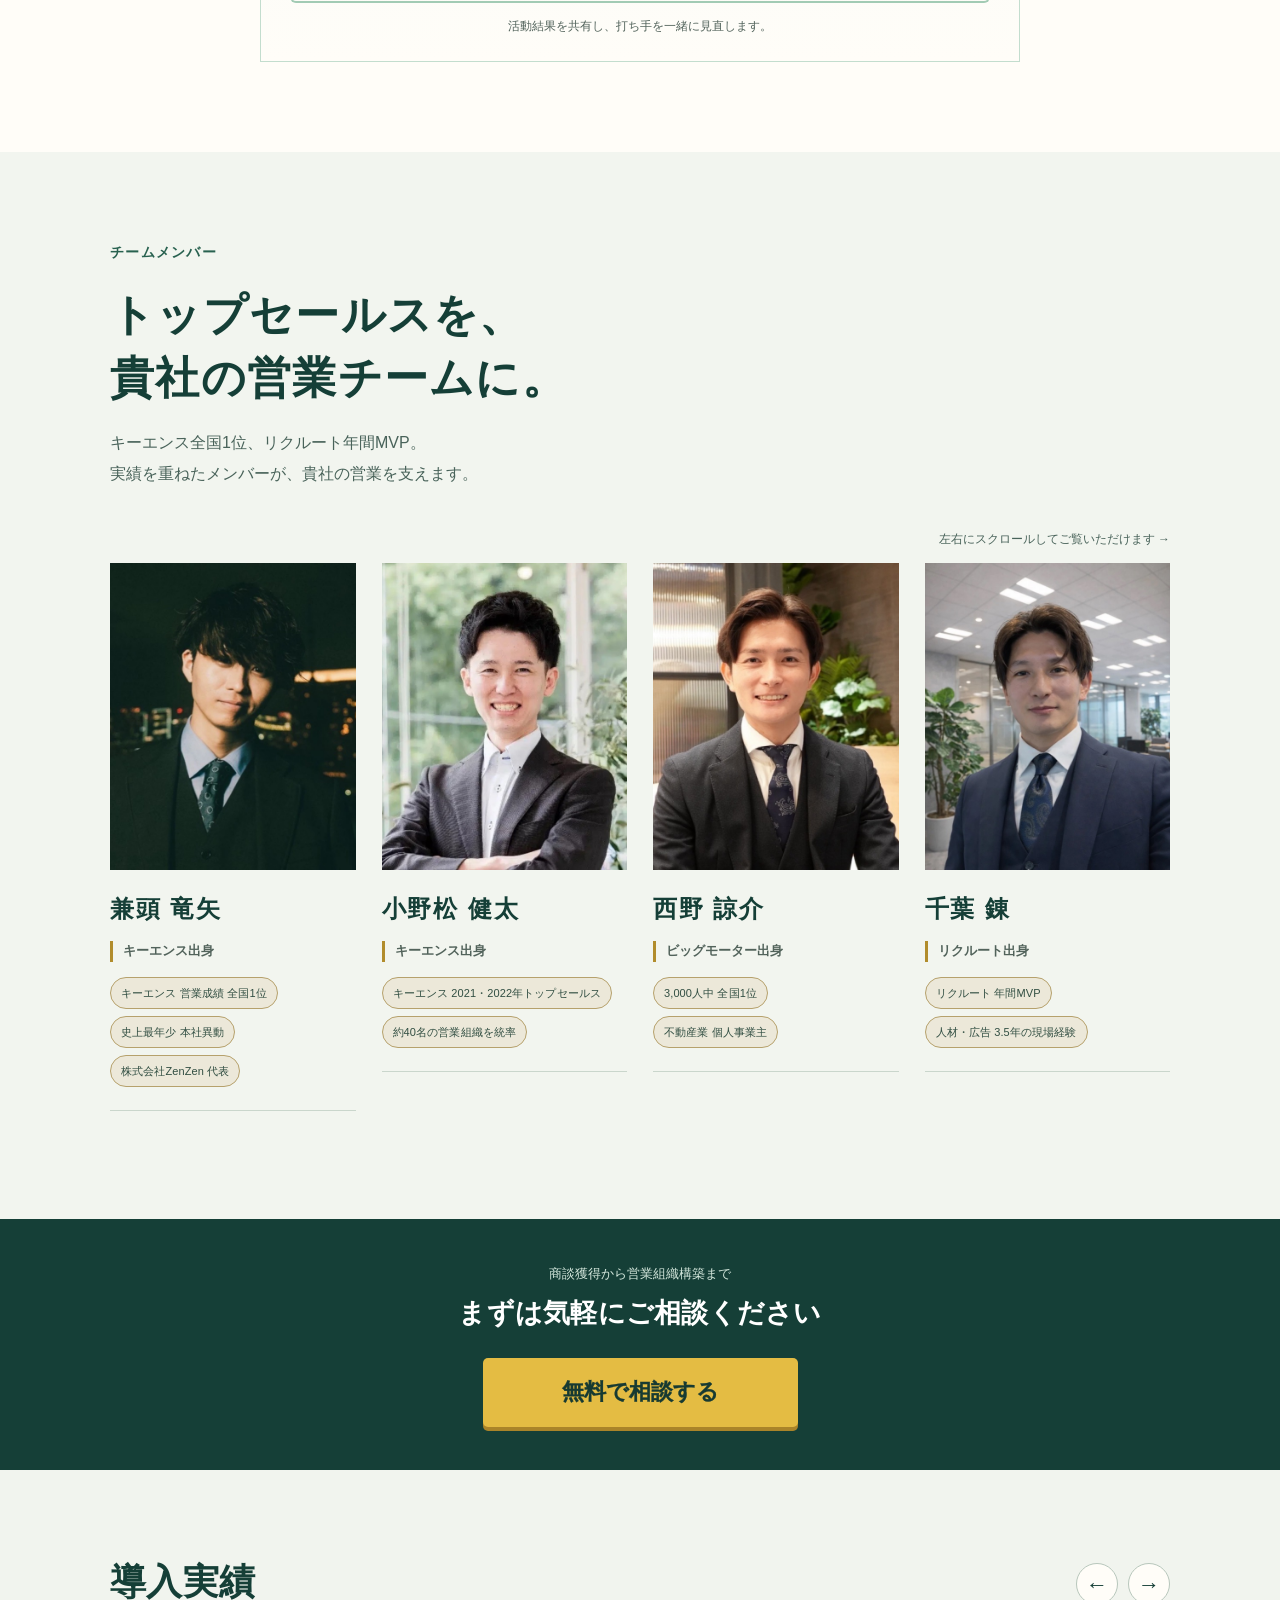
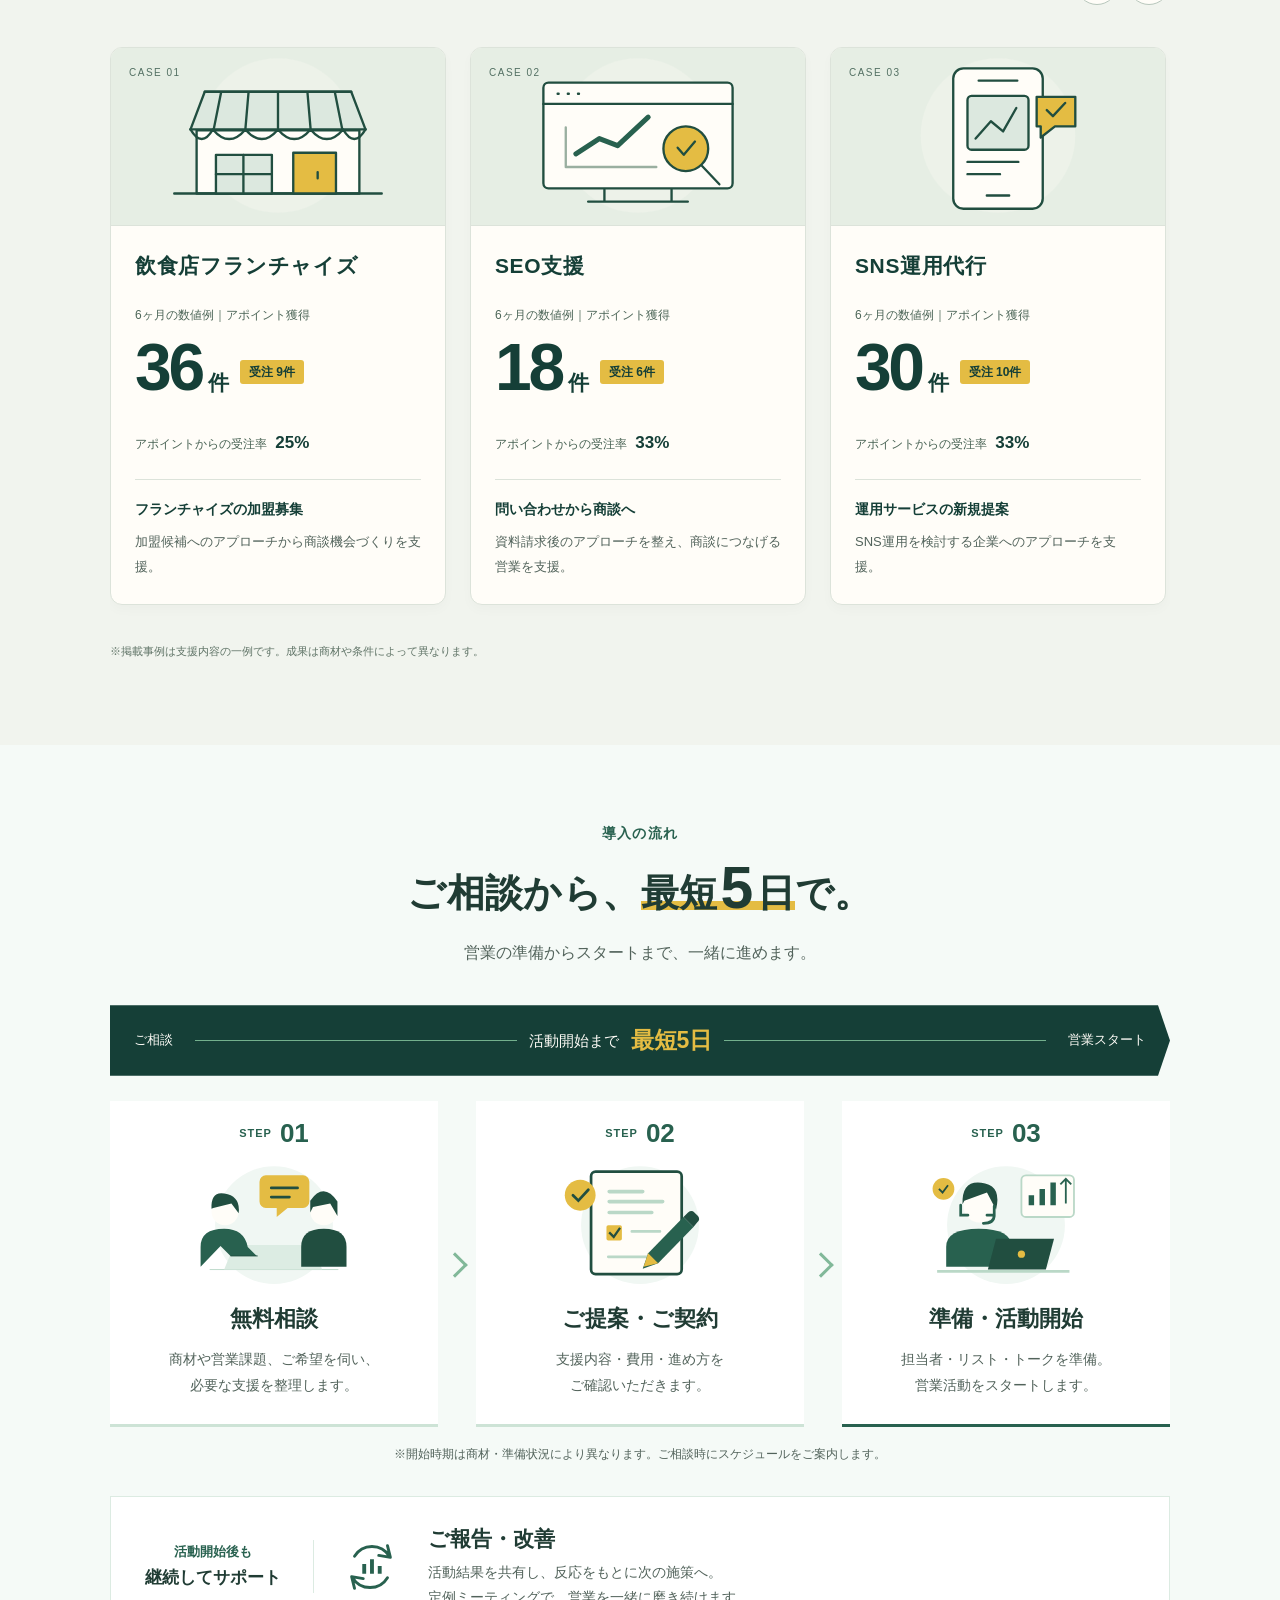
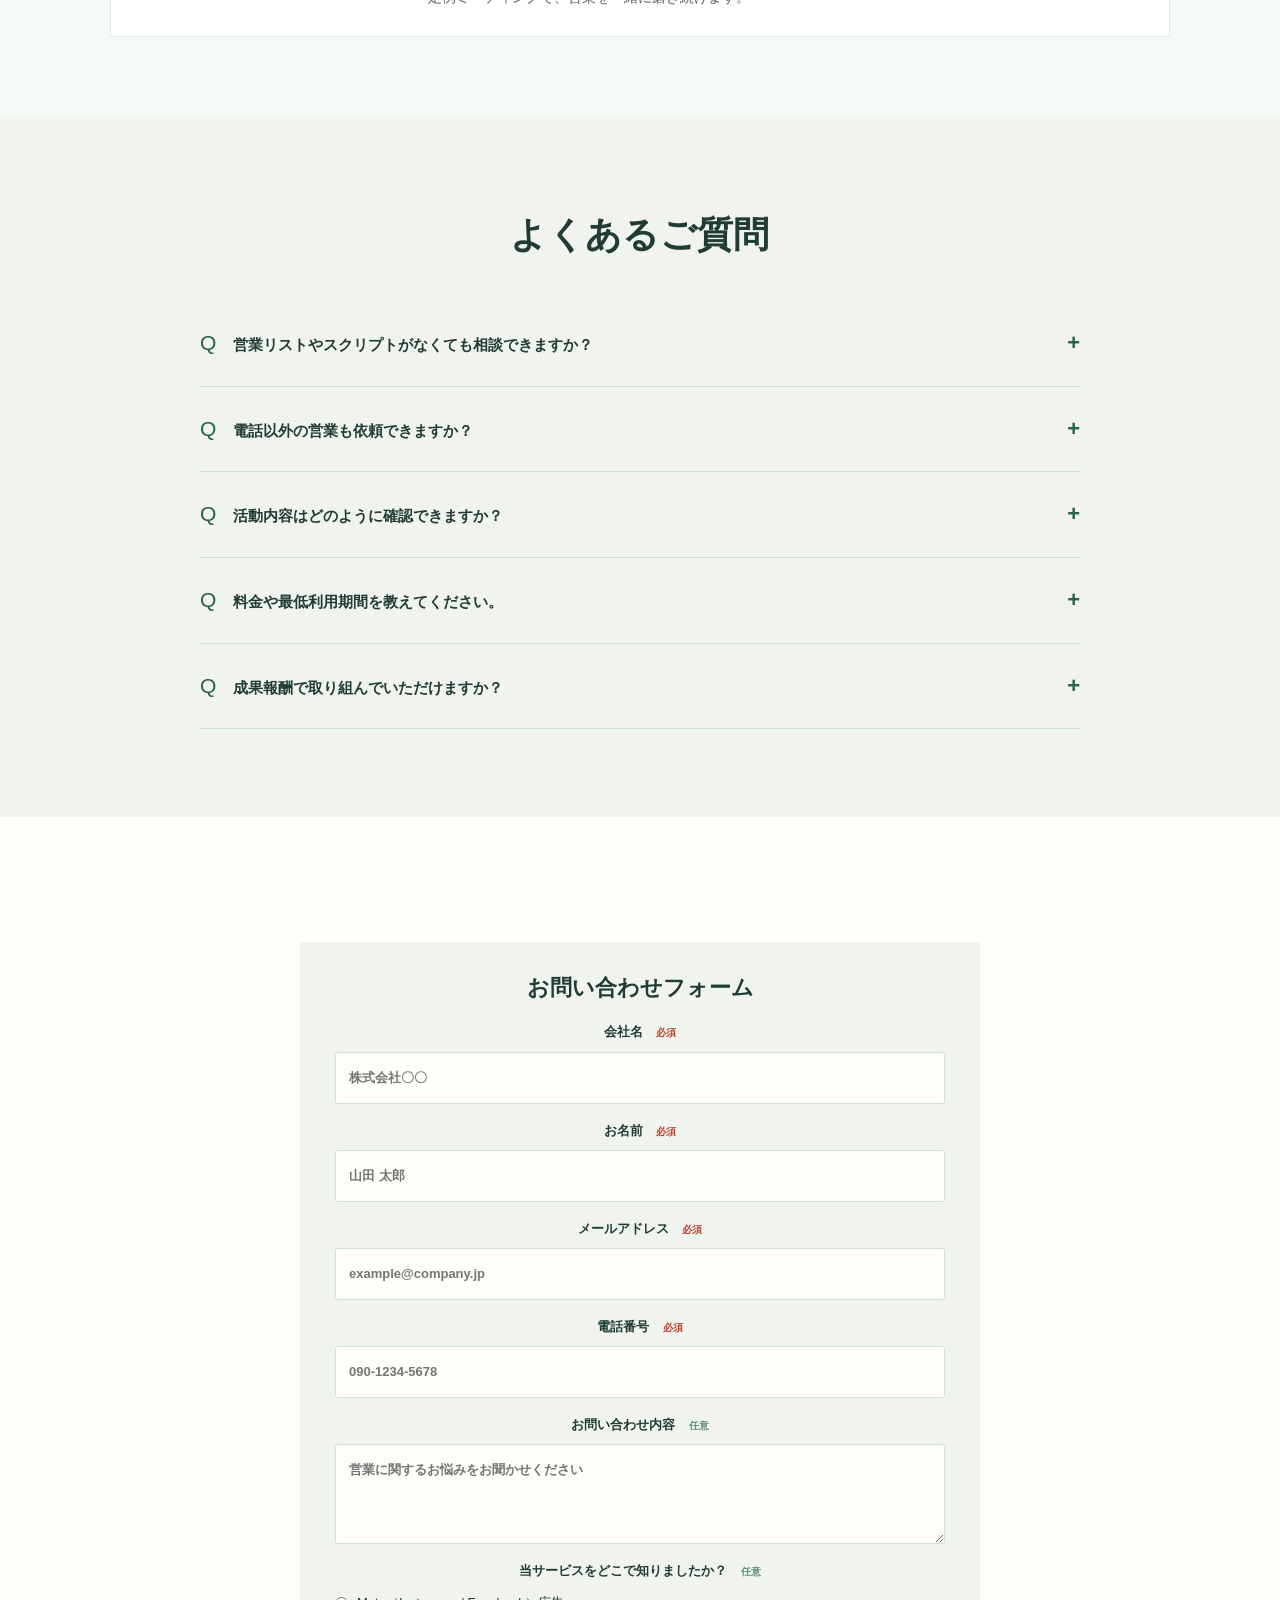
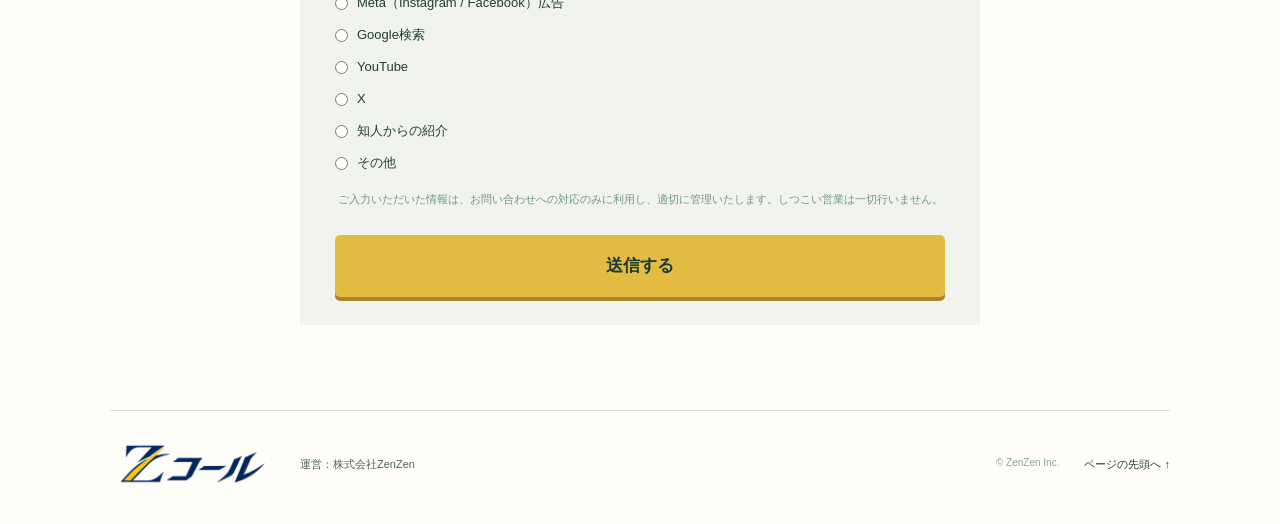
==== commit cb57877a: "Merge pull request #1 from saekosuzuki-boop/add-x-source お問い合わせフォームの流入元に「X」を追加" ====
--- a/index.html
+++ b/index.html
@@ -13,7 +13,7 @@
 .contact-box .inq-done{text-align:center;padding:24px 0 8px}
 .contact-box .inq-done p{margin-top:12px;font-size:14px}
 </style>
-<meta property="og:type" content="website"><meta property="og:locale" content="ja_JP"><meta property="og:title" content="Zコール｜仕組みで売る、キーエンス式営業代行"><meta property="og:description" content="仕組みで売る営業術。キーエンス式営業代行のZコール。月額10万円〜、電話・メール・手紙・フォームで新規開拓を支援します。"><meta property="og:url" content="https://zenzen.co.jp/"><meta property="og:image" content="https://zenzen.co.jp/assets/og-x-final-20261001.jpg"><meta property="og:image:width" content="1200"><meta property="og:image:height" content="630"><meta name="twitter:card" content="summary_large_image"><meta name="twitter:title" content="Zコール｜仕組みで売る、キーエンス式営業代行"><meta name="twitter:image" content="https://zenzen.co.jp/assets/og-x-final-20261001.jpg"><link rel="stylesheet" href="mobile.css?v=20260930a">
+<meta property="og:type" content="website"><meta property="og:locale" content="ja_JP"><meta property="og:title" content="Zコール｜仕組みで売る、キーエンス式営業代行"><meta property="og:description" content="仕組みで売る営業術。キーエンス式営業代行のZコール。月額10万円〜、電話・メール・手紙・フォームで新規開拓を支援します。"><meta property="og:url" content="https://zenzen.co.jp/"><meta property="og:image" content="https://zenzen.co.jp/assets/og-x-final-20261001.jpg"><meta property="og:image:width" content="1163"><meta property="og:image:height" content="630"><meta property="og:site_name" content="Zコール"><meta name="twitter:description" content="仕組みで売る営業術。キーエンス式営業代行のZコール。月額10万円〜、電話・メール・手紙・フォームで新規開拓を支援します。"><meta name="twitter:card" content="summary_large_image"><meta name="twitter:title" content="Zコール｜仕組みで売る、キーエンス式営業代行"><meta name="twitter:image" content="https://zenzen.co.jp/assets/og-x-final-20261001.jpg"><link rel="stylesheet" href="mobile.css?v=20260930a">
 <link rel="stylesheet" href="hero-final.css?v=20261002-heading-up">
 </head>
 <body><svg width="0" height="0" aria-hidden="true" focusable="false" style="position:absolute"><defs><filter id="logo-green-key" color-interpolation-filters="sRGB"><feColorMatrix type="matrix" values="1 0 0 0 0  0 1 0 0 0  0 0 1 0 0  4 0 0 0 -1"/></filter></defs></svg><a class="skip" href="#main">本文へ移動</a><header id="site-header"><a class="logo" href="#" aria-label="Zコール トップへ"><span class="header-tagline">テレアポ代行サービス</span><img src="assets/zcall-y2-s.png" alt="Zコール" width="170" height="46"></a><nav aria-label="メインナビゲーション"><a href="#about">サービス</a><a href="#cases">導入実績</a><a href="#flow">導入の流れ</a><a href="#faq">よくある質問</a></nav><a class="button small header-contact" href="#contact">お問い合わせ</a></header>
@@ -40,6 +40,7 @@
 <label class="inq-radio"><input type="radio" name="source" value="Meta（Instagram / Facebook）広告">Meta（Instagram / Facebook）広告</label>
 <label class="inq-radio"><input type="radio" name="source" value="Google検索">Google検索</label>
 <label class="inq-radio"><input type="radio" name="source" value="YouTube">YouTube</label>
+<label class="inq-radio"><input type="radio" name="source" value="X">X</label>
 <label class="inq-radio"><input type="radio" name="source" value="知人からの紹介">知人からの紹介</label>
 <label class="inq-radio"><input type="radio" name="source" value="その他">その他</label>
 </fieldset>
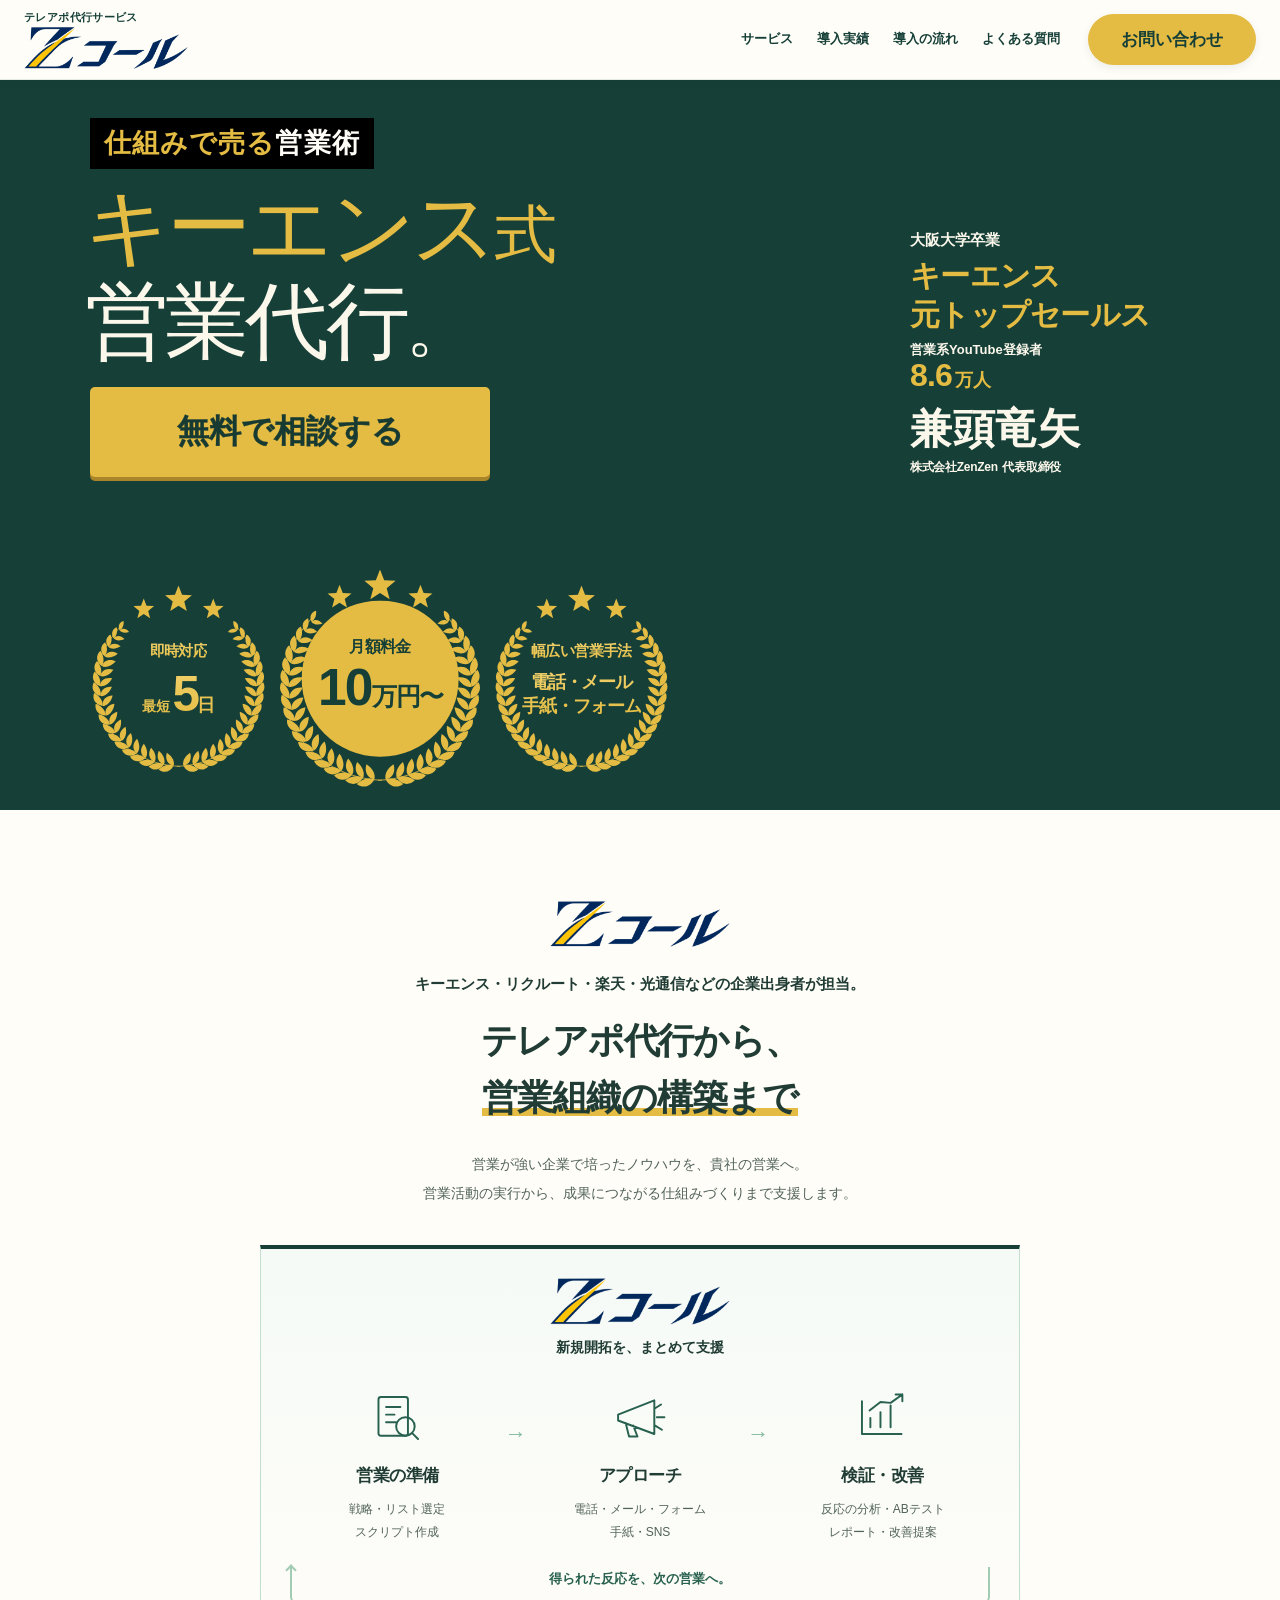
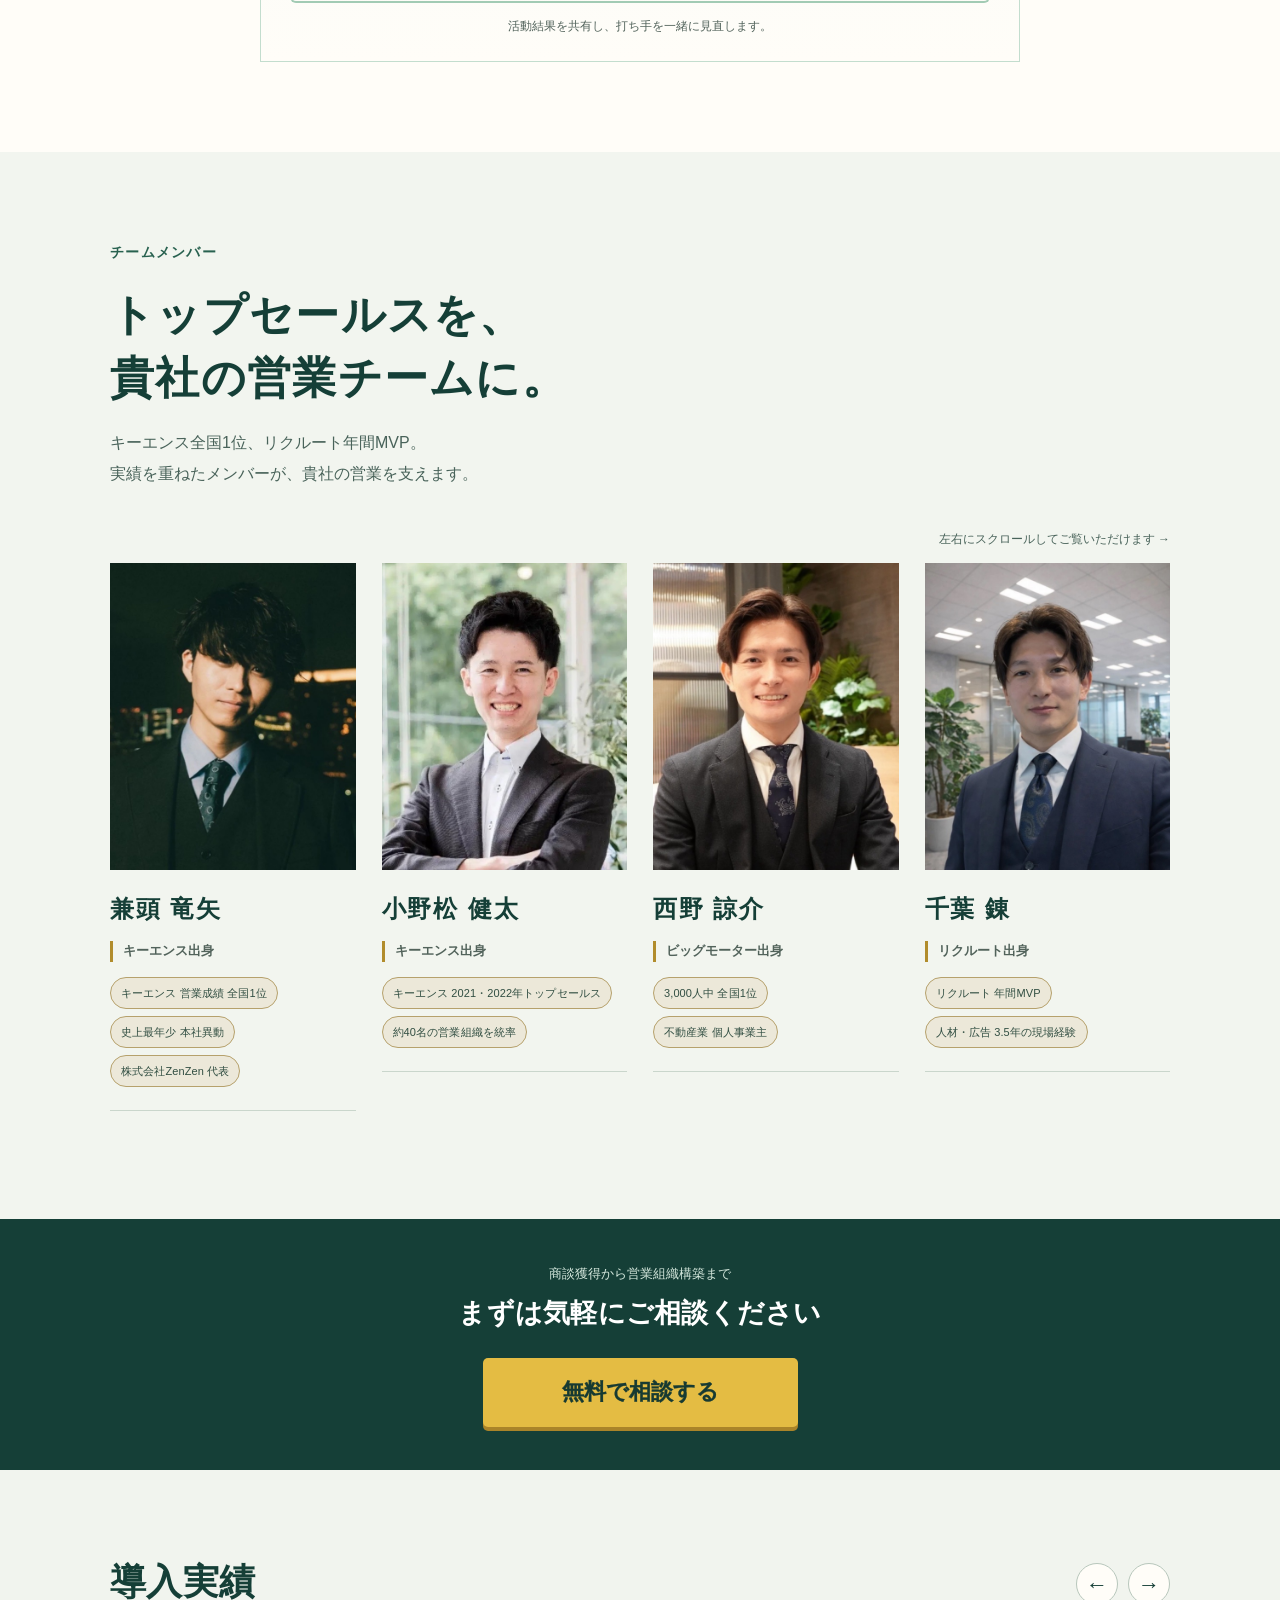
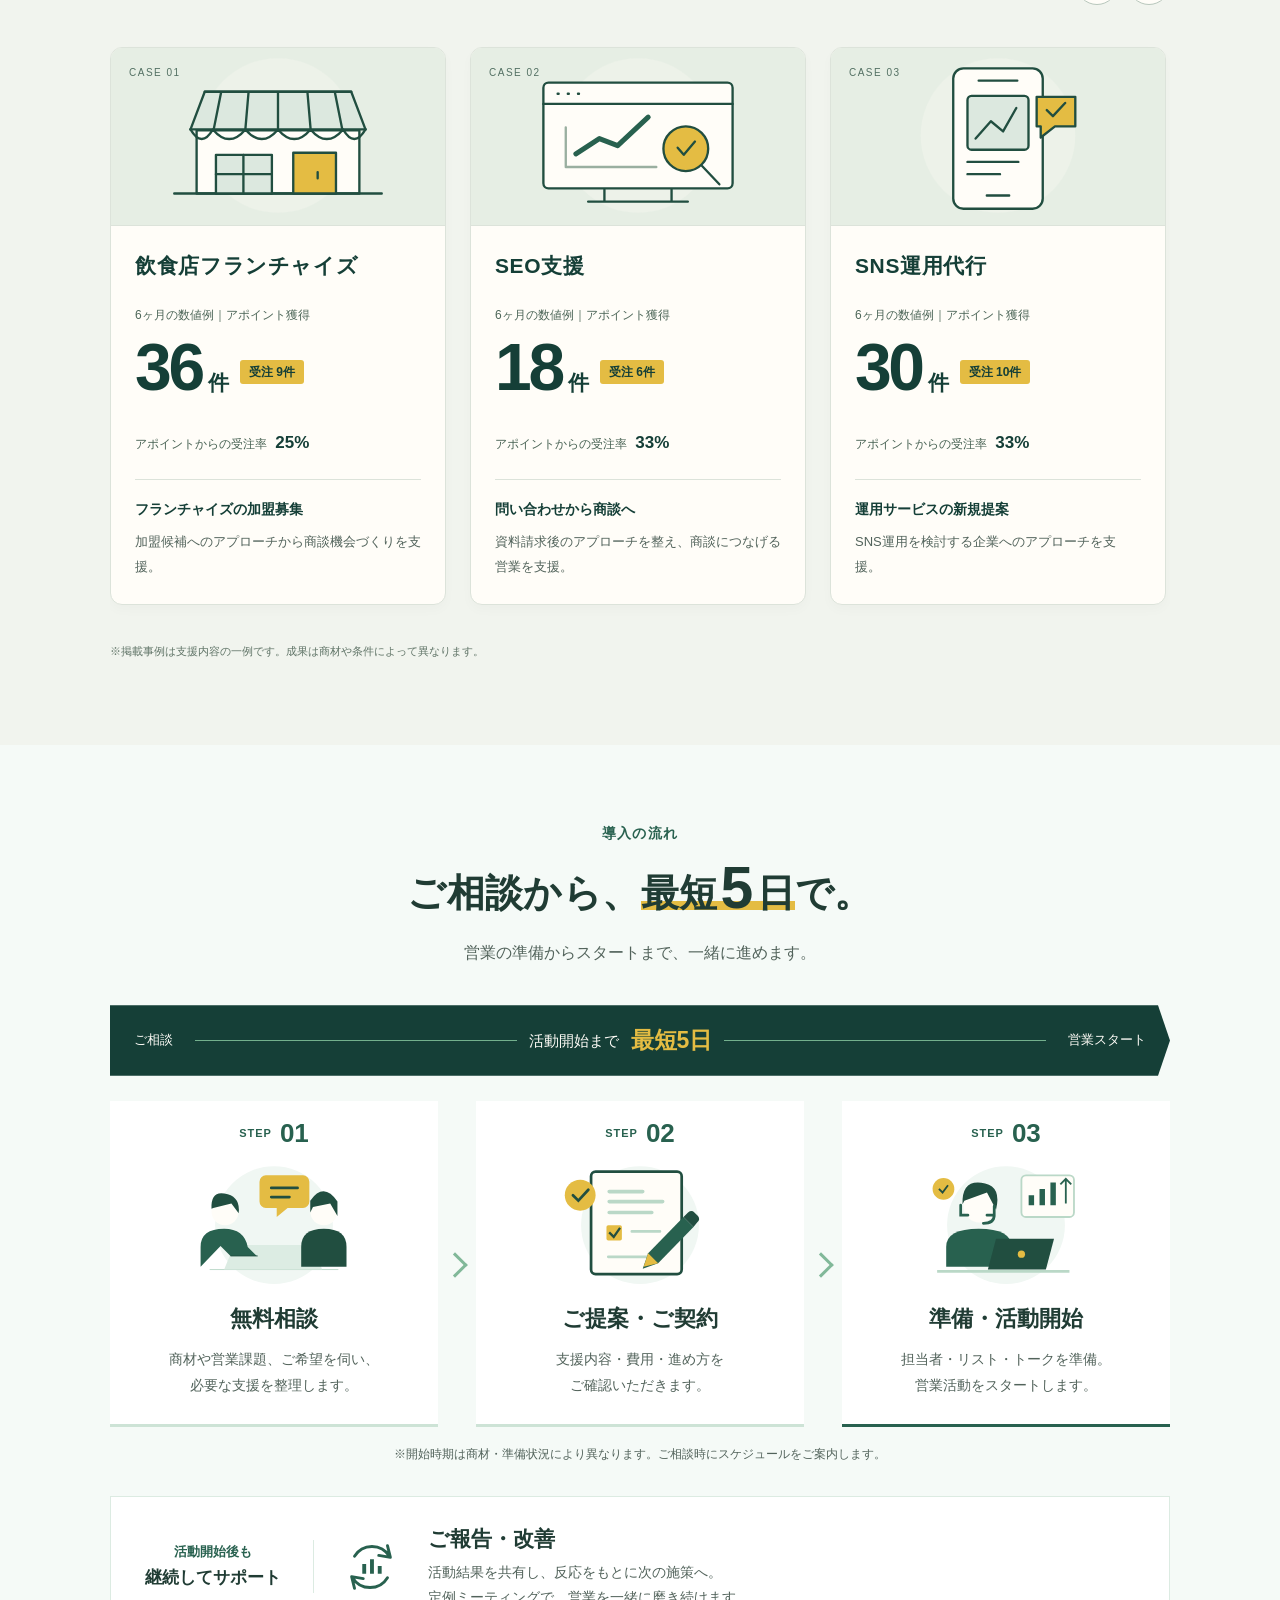
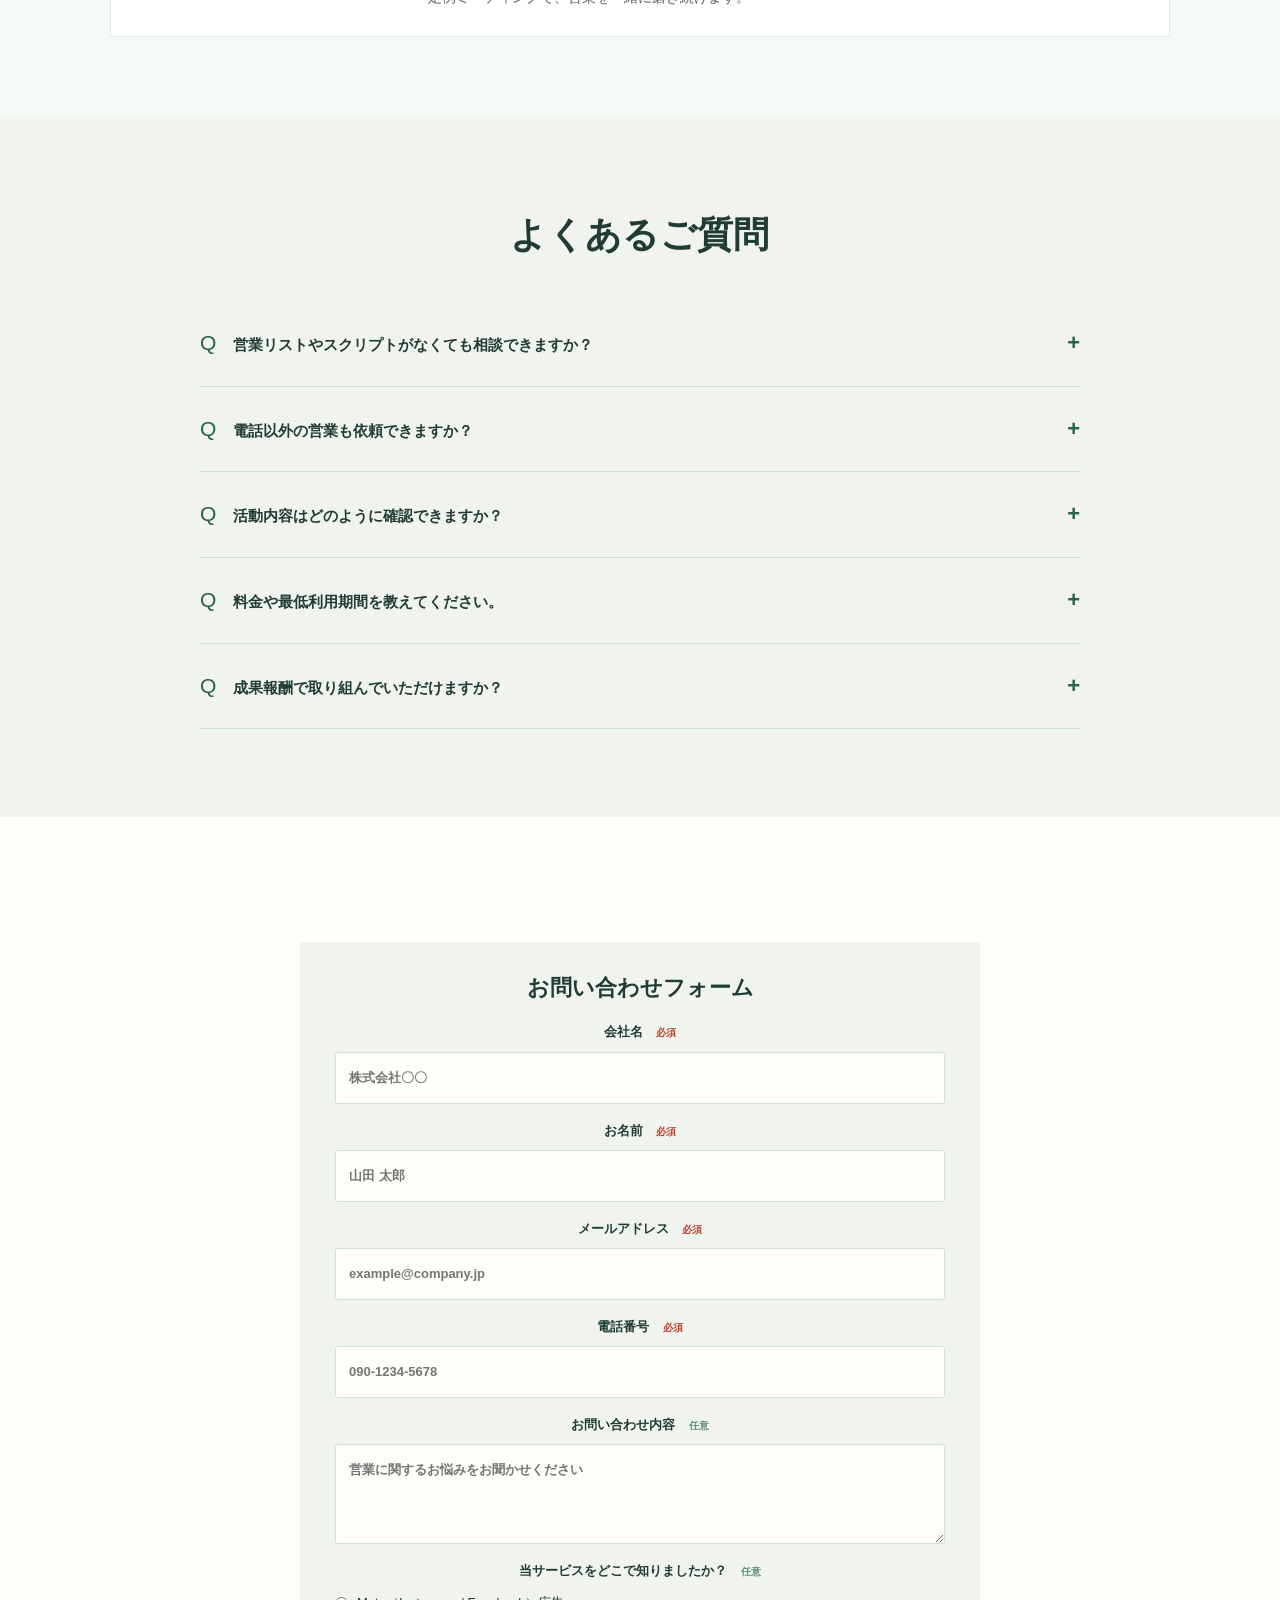
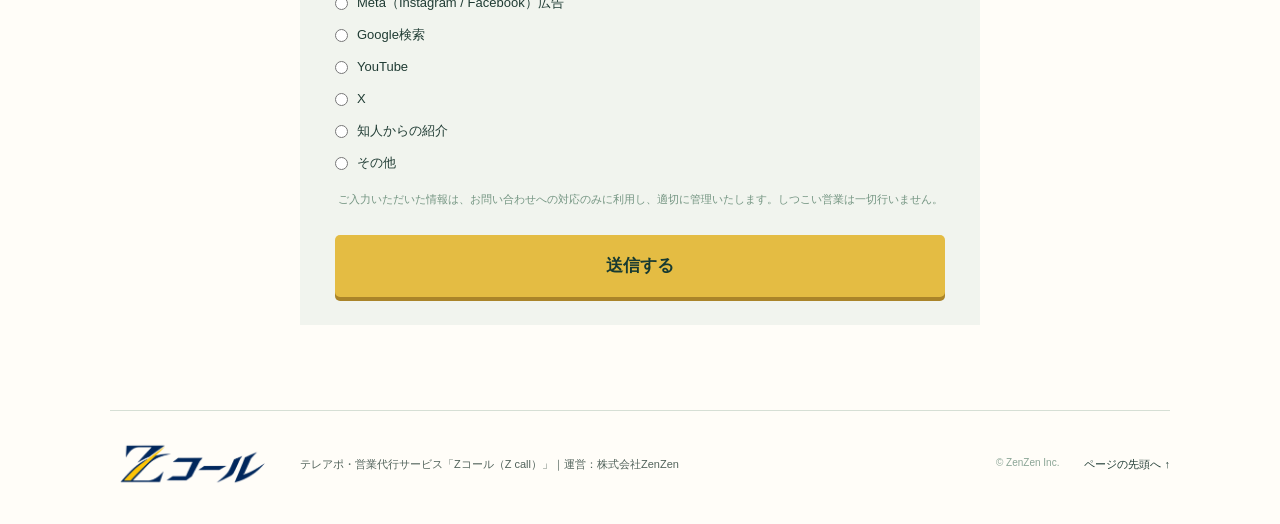
==== commit 190221f7: "SEO: ブランド名「Zコール（Z call）」をタイトル・説明文・フッターに明記、構造化データ・canonical・ファビコン・robots.txt・sitemap.xmlを追加 Co-Author" ====
--- a/index.html
+++ b/index.html
@@ -1,5 +1,5 @@
 <!doctype html>
-<html lang="ja"><head><meta charset="utf-8"><meta name="viewport" content="width=device-width,initial-scale=1"><title>Zコール｜仕組みで売る、キーエンス式営業代行</title><meta name="description" content="仕組みで売る営業術。キーエンス式営業代行のZコール。月額10万円〜、電話・メール・手紙・フォームで新規開拓を支援します。"><link rel="stylesheet" href="forest-theme/style.css?v=20260930a"><link rel="stylesheet" href="forest-theme/polish.css?v=20260930a"><link rel="stylesheet" href="forest-theme/laurel-refined.css?v=20260930a"><link rel="stylesheet" href="forest-theme/comparison.css?v=20260930a"><link rel="stylesheet" href="forest-theme/overview.css?v=20260930a"><link rel="stylesheet" href="forest-theme/flow.css?v=20260930a"><link rel="stylesheet" href="forest-theme/brand.css?v=20260930a"><link rel="stylesheet" href="forest-theme/palette-only.css?v=20260930a"><link rel="stylesheet" href="brand-y2.css?v=20260930a"><link rel="stylesheet" href="mobile-first-view.css?v=20260930a"><link rel="stylesheet" href="members.css?v=20260930a"><link rel="stylesheet" href="cases.css?v=20260930a"><style>header .button.small.header-contact{font-size:17px;font-weight:800;justify-content:center;text-align:center;gap:0;min-width:152px;padding:10px 24px}@media(max-width:640px){header .button.small.header-contact{font-size:15px;min-width:138px;padding:9px 15px}}</style><style>.hero a.button.hero-button,.cta-band a.button{font-weight:900;-webkit-text-stroke:.3px currentColor}</style><style>body .hero a.button.hero-button,body .cta-band a.button{font-size:22px!important;font-weight:900!important;-webkit-text-stroke:.3px currentColor}@media(max-width:640px){body .hero a.button.hero-button{font-size:14px!important}body .cta-band a.button{font-size:20px!important}}</style><style>#main .hero a.button.hero-button{font-size:clamp(6px,2vw,24px)!important;font-weight:900!important}</style><style>#main .hero .hero-description{background:#000!important;color:#fff!important}</style><style>#main .hero .hero-lead{background:#000!important}</style><link rel="stylesheet" href="header-final.css?v=20260930a"><style>#main .hero .hero-description .hero-service-highlight{color:#e8c13c!important;font:inherit;letter-spacing:inherit}</style><link rel="stylesheet" href="mobile-hero.css?v=20260930a"><link rel="stylesheet" href="headline-font.css?v=20260930a"><style>
+<html lang="ja"><head><meta charset="utf-8"><meta name="viewport" content="width=device-width,initial-scale=1"><title>Zコール（Z call）｜キーエンス式テレアポ・営業代行 月額10万円〜｜株式会社ZenZen</title><meta name="description" content="Zコール（Z call）は株式会社ZenZenのキーエンス式テレアポ・営業代行サービス。月額10万円〜・月約2,000コール。電話・メール・手紙・フォームで新規開拓を支援し、最短5日で開始できます。"><link rel="canonical" href="https://zenzen.co.jp/"><link rel="icon" type="image/png" sizes="48x48" href="assets/favicon-48.png"><link rel="icon" type="image/png" sizes="192x192" href="assets/favicon-192.png"><link rel="apple-touch-icon" href="assets/favicon-192.png"><script type="application/ld+json">{"@context": "https://schema.org", "@graph": [{"@type": "WebSite", "@id": "https://zenzen.co.jp/#website", "name": "Zコール", "alternateName": ["Z call", "Zcall", "ゼットコール"], "url": "https://zenzen.co.jp/", "inLanguage": "ja", "publisher": {"@id": "https://zenzen.co.jp/#org"}}, {"@type": "Organization", "@id": "https://zenzen.co.jp/#org", "name": "株式会社ZenZen", "alternateName": "ZenZen Inc.", "url": "https://zenzen.co.jp/", "logo": "https://zenzen.co.jp/assets/zcall-y2-s.png", "founder": {"@type": "Person", "name": "兼頭竜矢", "jobTitle": "代表取締役", "sameAs": ["https://x.com/kaneto_solomon"]}}, {"@type": "Service", "name": "Zコール", "alternateName": "Z call", "serviceType": "テレアポ代行・営業代行", "description": "Zコール（Z call）は株式会社ZenZenのキーエンス式テレアポ・営業代行サービス。月額10万円〜・月約2,000コール。電話・メール・手紙・フォームで新規開拓を支援し、最短5日で開始できます。", "provider": {"@id": "https://zenzen.co.jp/#org"}, "areaServed": {"@type": "Country", "name": "日本"}, "url": "https://zenzen.co.jp/", "offers": {"@type": "Offer", "priceCurrency": "JPY", "price": "100000", "description": "月額10万円〜（最低利用期間6ヶ月）"}}, {"@type": "FAQPage", "mainEntity": [{"@type": "Question", "name": "営業リストやスクリプトがなくても相談できますか？", "acceptedAnswer": {"@type": "Answer", "text": "もちろん可能です。弊社が有している20万件以上の架電リストから御社用に架電先をカスタマイズさせていただきます。"}}, {"@type": "Question", "name": "電話以外の営業も依頼できますか？", "acceptedAnswer": {"@type": "Answer", "text": "電話・フォーム・メール・手紙・SNSに対応します。商材とターゲットに合わせて手段を設計し、実施範囲をご提案します。"}}, {"@type": "Question", "name": "活動内容はどのように確認できますか？", "acceptedAnswer": {"@type": "Answer", "text": "架電の録音や営業活動の履歴はすべて共有します。その上で活動レポートと定例ミーティングで進捗やお客様からの反応を共有し、次月以降のリストやトークの改善を進めます。"}}, {"@type": "Question", "name": "料金や最低利用期間を教えてください。", "acceptedAnswer": {"@type": "Answer", "text": "月額10万円〜です。最低利用期間は6ヶ月となります。"}}, {"@type": "Question", "name": "成果報酬で取り組んでいただけますか？", "acceptedAnswer": {"@type": "Answer", "text": "成果報酬でのご支援は原則できかねます。Zコールでの支援期間終了後、ご条件によってはお取り組み可能です。"}}]}]}</script><link rel="stylesheet" href="forest-theme/style.css?v=20260930a"><link rel="stylesheet" href="forest-theme/polish.css?v=20260930a"><link rel="stylesheet" href="forest-theme/laurel-refined.css?v=20260930a"><link rel="stylesheet" href="forest-theme/comparison.css?v=20260930a"><link rel="stylesheet" href="forest-theme/overview.css?v=20260930a"><link rel="stylesheet" href="forest-theme/flow.css?v=20260930a"><link rel="stylesheet" href="forest-theme/brand.css?v=20260930a"><link rel="stylesheet" href="forest-theme/palette-only.css?v=20260930a"><link rel="stylesheet" href="brand-y2.css?v=20260930a"><link rel="stylesheet" href="mobile-first-view.css?v=20260930a"><link rel="stylesheet" href="members.css?v=20260930a"><link rel="stylesheet" href="cases.css?v=20260930a"><style>header .button.small.header-contact{font-size:17px;font-weight:800;justify-content:center;text-align:center;gap:0;min-width:152px;padding:10px 24px}@media(max-width:640px){header .button.small.header-contact{font-size:15px;min-width:138px;padding:9px 15px}}</style><style>.hero a.button.hero-button,.cta-band a.button{font-weight:900;-webkit-text-stroke:.3px currentColor}</style><style>body .hero a.button.hero-button,body .cta-band a.button{font-size:22px!important;font-weight:900!important;-webkit-text-stroke:.3px currentColor}@media(max-width:640px){body .hero a.button.hero-button{font-size:14px!important}body .cta-band a.button{font-size:20px!important}}</style><style>#main .hero a.button.hero-button{font-size:clamp(6px,2vw,24px)!important;font-weight:900!important}</style><style>#main .hero .hero-description{background:#000!important;color:#fff!important}</style><style>#main .hero .hero-lead{background:#000!important}</style><link rel="stylesheet" href="header-final.css?v=20260930a"><style>#main .hero .hero-description .hero-service-highlight{color:#e8c13c!important;font:inherit;letter-spacing:inherit}</style><link rel="stylesheet" href="mobile-hero.css?v=20260930a"><link rel="stylesheet" href="headline-font.css?v=20260930a"><style>
 .contact-box label span.req{color:#b8412e}
 .contact-box .inq-source{border:0;margin:15px 0 0;padding:0}
 .contact-box .inq-source legend{font-size:13px;font-weight:700;padding:0}
@@ -13,7 +13,7 @@
 .contact-box .inq-done{text-align:center;padding:24px 0 8px}
 .contact-box .inq-done p{margin-top:12px;font-size:14px}
 </style>
-<meta property="og:type" content="website"><meta property="og:locale" content="ja_JP"><meta property="og:title" content="Zコール｜仕組みで売る、キーエンス式営業代行"><meta property="og:description" content="仕組みで売る営業術。キーエンス式営業代行のZコール。月額10万円〜、電話・メール・手紙・フォームで新規開拓を支援します。"><meta property="og:url" content="https://zenzen.co.jp/"><meta property="og:image" content="https://zenzen.co.jp/assets/og-x-final-20261001.jpg"><meta property="og:image:width" content="1163"><meta property="og:image:height" content="630"><meta property="og:site_name" content="Zコール"><meta name="twitter:description" content="仕組みで売る営業術。キーエンス式営業代行のZコール。月額10万円〜、電話・メール・手紙・フォームで新規開拓を支援します。"><meta name="twitter:card" content="summary_large_image"><meta name="twitter:title" content="Zコール｜仕組みで売る、キーエンス式営業代行"><meta name="twitter:image" content="https://zenzen.co.jp/assets/og-x-final-20261001.jpg"><link rel="stylesheet" href="mobile.css?v=20260930a">
+<meta property="og:type" content="website"><meta property="og:locale" content="ja_JP"><meta property="og:title" content="Zコール（Z call）｜キーエンス式テレアポ・営業代行 月額10万円〜｜株式会社ZenZen"><meta property="og:description" content="Zコール（Z call）は株式会社ZenZenのキーエンス式テレアポ・営業代行サービス。月額10万円〜・月約2,000コール。電話・メール・手紙・フォームで新規開拓を支援し、最短5日で開始できます。"><meta property="og:url" content="https://zenzen.co.jp/"><meta property="og:image" content="https://zenzen.co.jp/assets/og-x-final-20261001.jpg"><meta property="og:image:width" content="1163"><meta property="og:image:height" content="630"><meta property="og:site_name" content="Zコール"><meta name="twitter:description" content="Zコール（Z call）は株式会社ZenZenのキーエンス式テレアポ・営業代行サービス。月額10万円〜・月約2,000コール。電話・メール・手紙・フォームで新規開拓を支援し、最短5日で開始できます。"><meta name="twitter:card" content="summary_large_image"><meta name="twitter:title" content="Zコール（Z call）｜キーエンス式テレアポ・営業代行 月額10万円〜｜株式会社ZenZen"><meta name="twitter:image" content="https://zenzen.co.jp/assets/og-x-final-20261001.jpg"><link rel="stylesheet" href="mobile.css?v=20260930a">
 <link rel="stylesheet" href="hero-final.css?v=20261002-heading-up">
 </head>
 <body><svg width="0" height="0" aria-hidden="true" focusable="false" style="position:absolute"><defs><filter id="logo-green-key" color-interpolation-filters="sRGB"><feColorMatrix type="matrix" values="1 0 0 0 0  0 1 0 0 0  0 0 1 0 0  4 0 0 0 -1"/></filter></defs></svg><a class="skip" href="#main">本文へ移動</a><header id="site-header"><a class="logo" href="#" aria-label="Zコール トップへ"><span class="header-tagline">テレアポ代行サービス</span><img src="assets/zcall-y2-s.png" alt="Zコール" width="170" height="46"></a><nav aria-label="メインナビゲーション"><a href="#about">サービス</a><a href="#cases">導入実績</a><a href="#flow">導入の流れ</a><a href="#faq">よくある質問</a></nav><a class="button small header-contact" href="#contact">お問い合わせ</a></header>
@@ -48,7 +48,7 @@
 <p class="inq-error" id="inqError" hidden role="alert"></p>
 <button class="button inq-submit" type="submit" id="inqSubmit">送信する</button>
 </form>
-<div class="inq-done" id="inqDone" hidden><h3>送信ありがとうございました</h3><p>担当者より、1営業日以内にご連絡いたします。<br>お急ぎの場合はメールに記載の連絡先までご連絡ください。</p></div></div></div></section></main><footer class="wrap"><a class="logo" href="#" aria-label="Zコール トップへ"><img src="assets/zcall-y2-s.png" alt="Zコール" width="170" height="46"></a><p>運営：株式会社ZenZen</p><small>© ZenZen Inc.</small><a href="#">ページの先頭へ ↑</a></footer><script>
+<div class="inq-done" id="inqDone" hidden><h3>送信ありがとうございました</h3><p>担当者より、1営業日以内にご連絡いたします。<br>お急ぎの場合はメールに記載の連絡先までご連絡ください。</p></div></div></div></section></main><footer class="wrap"><a class="logo" href="#" aria-label="Zコール トップへ"><img src="assets/zcall-y2-s.png" alt="Zコール" width="170" height="46"></a><p>テレアポ・営業代行サービス「Zコール（Z call）」｜運営：株式会社ZenZen</p><small>© ZenZen Inc.</small><a href="#">ページの先頭へ ↑</a></footer><script>
 /* アクセス解析(GA4) 測定ID */
 var GA_ID='G-BC8HYN1G51';
 /* お問い合わせフォームの送信先(Google Apps Script ウェブアプリ) */
